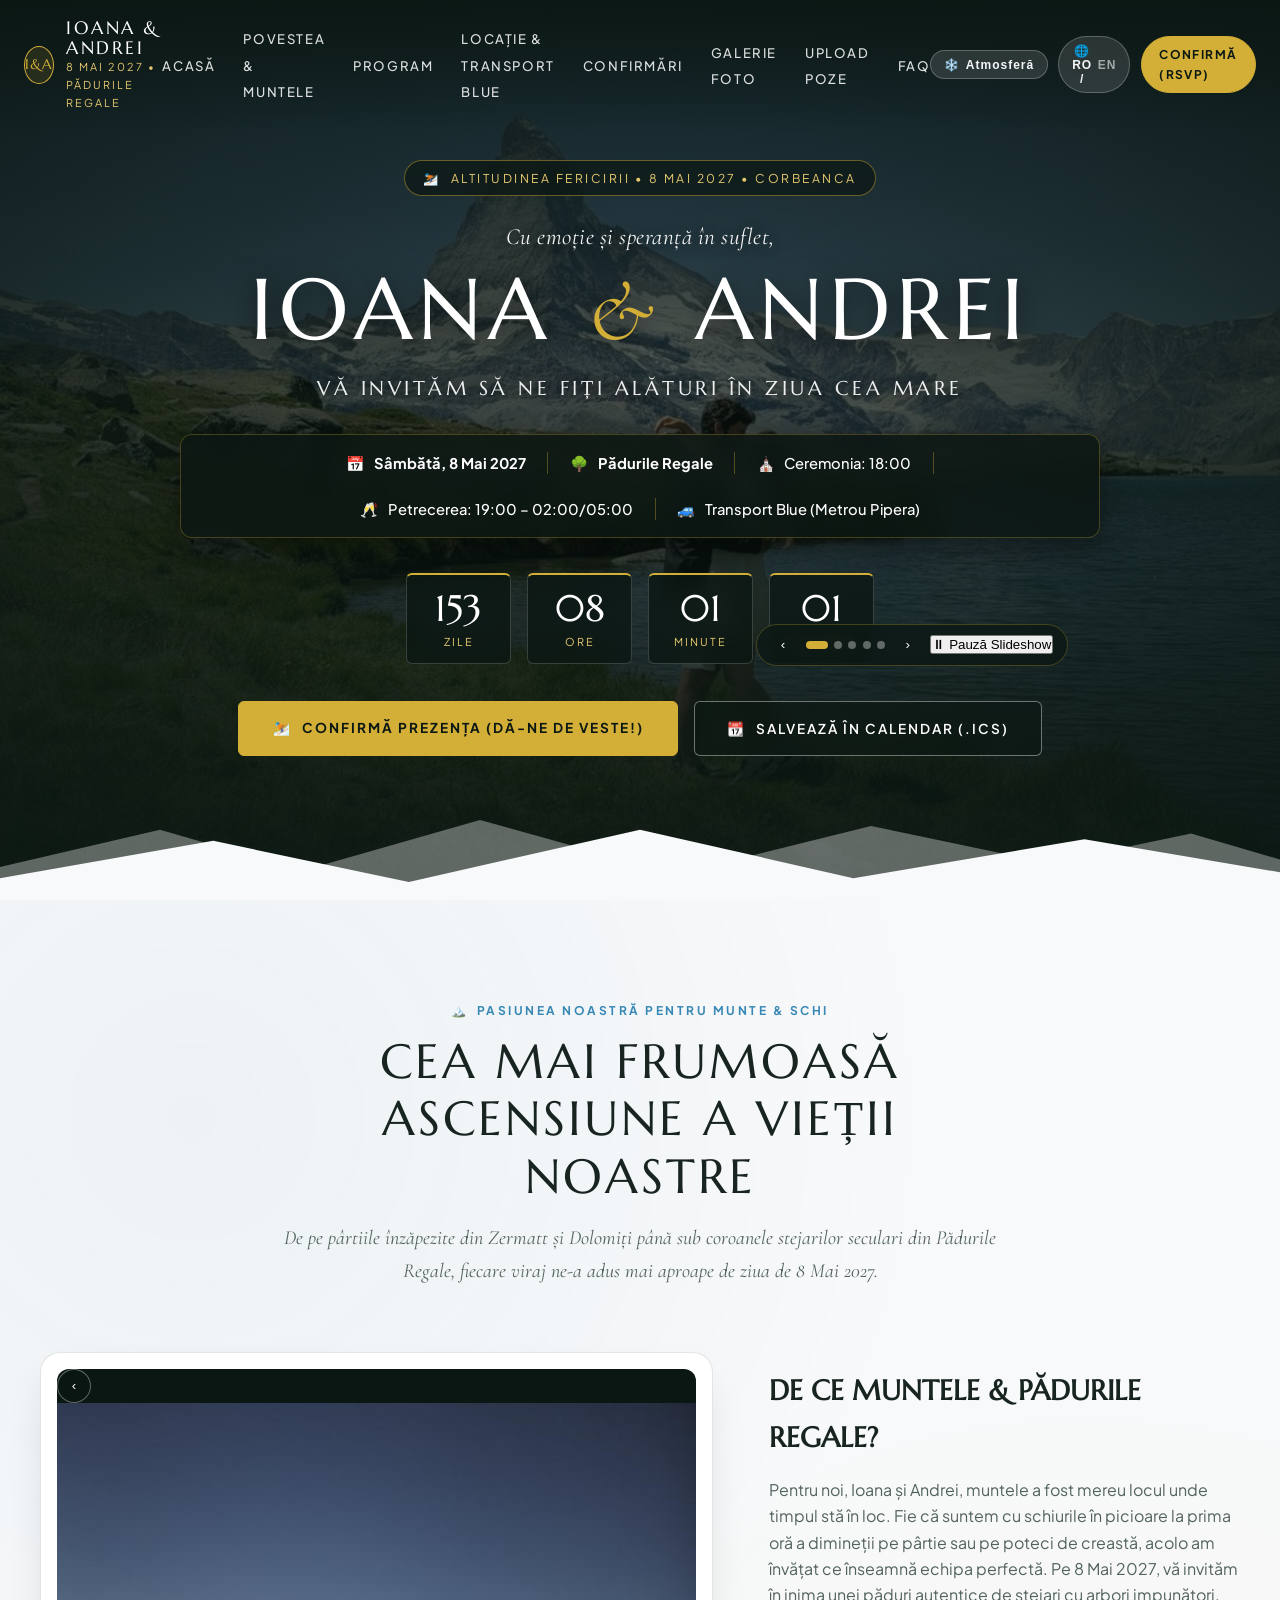
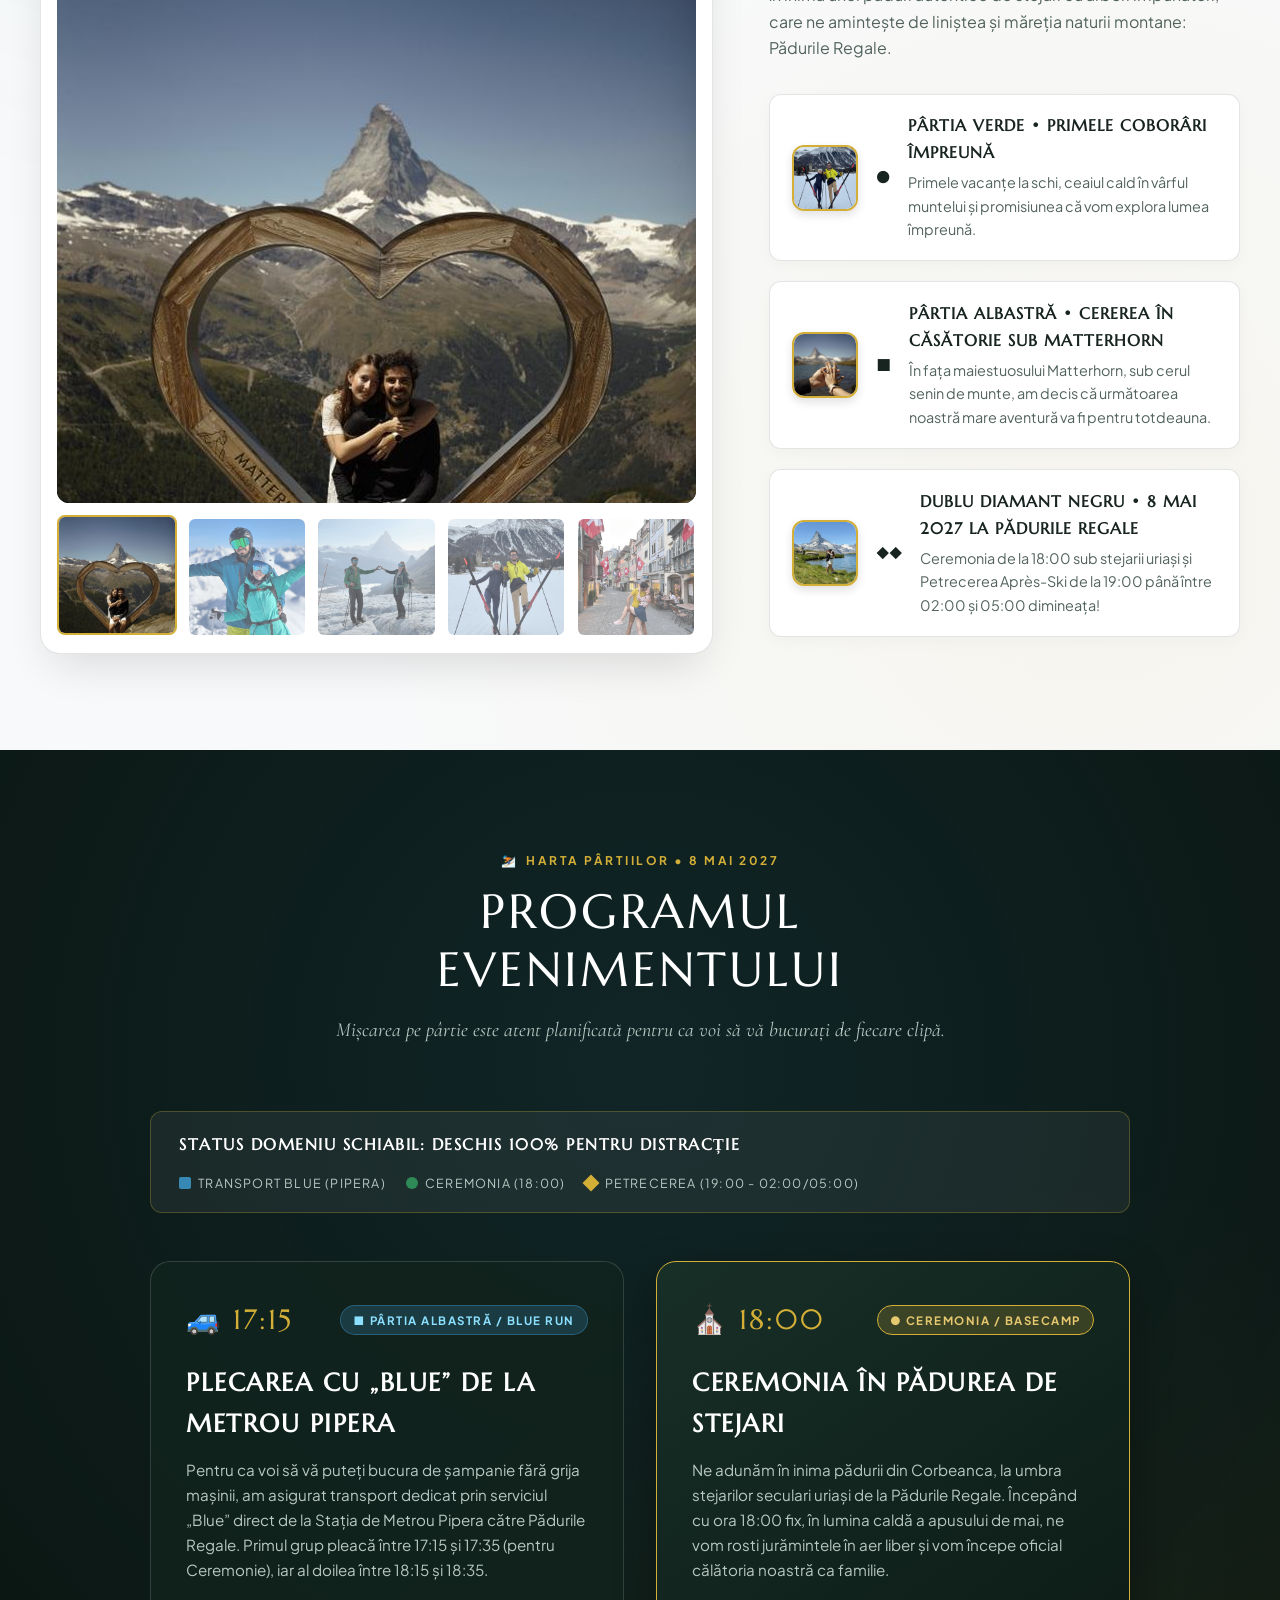
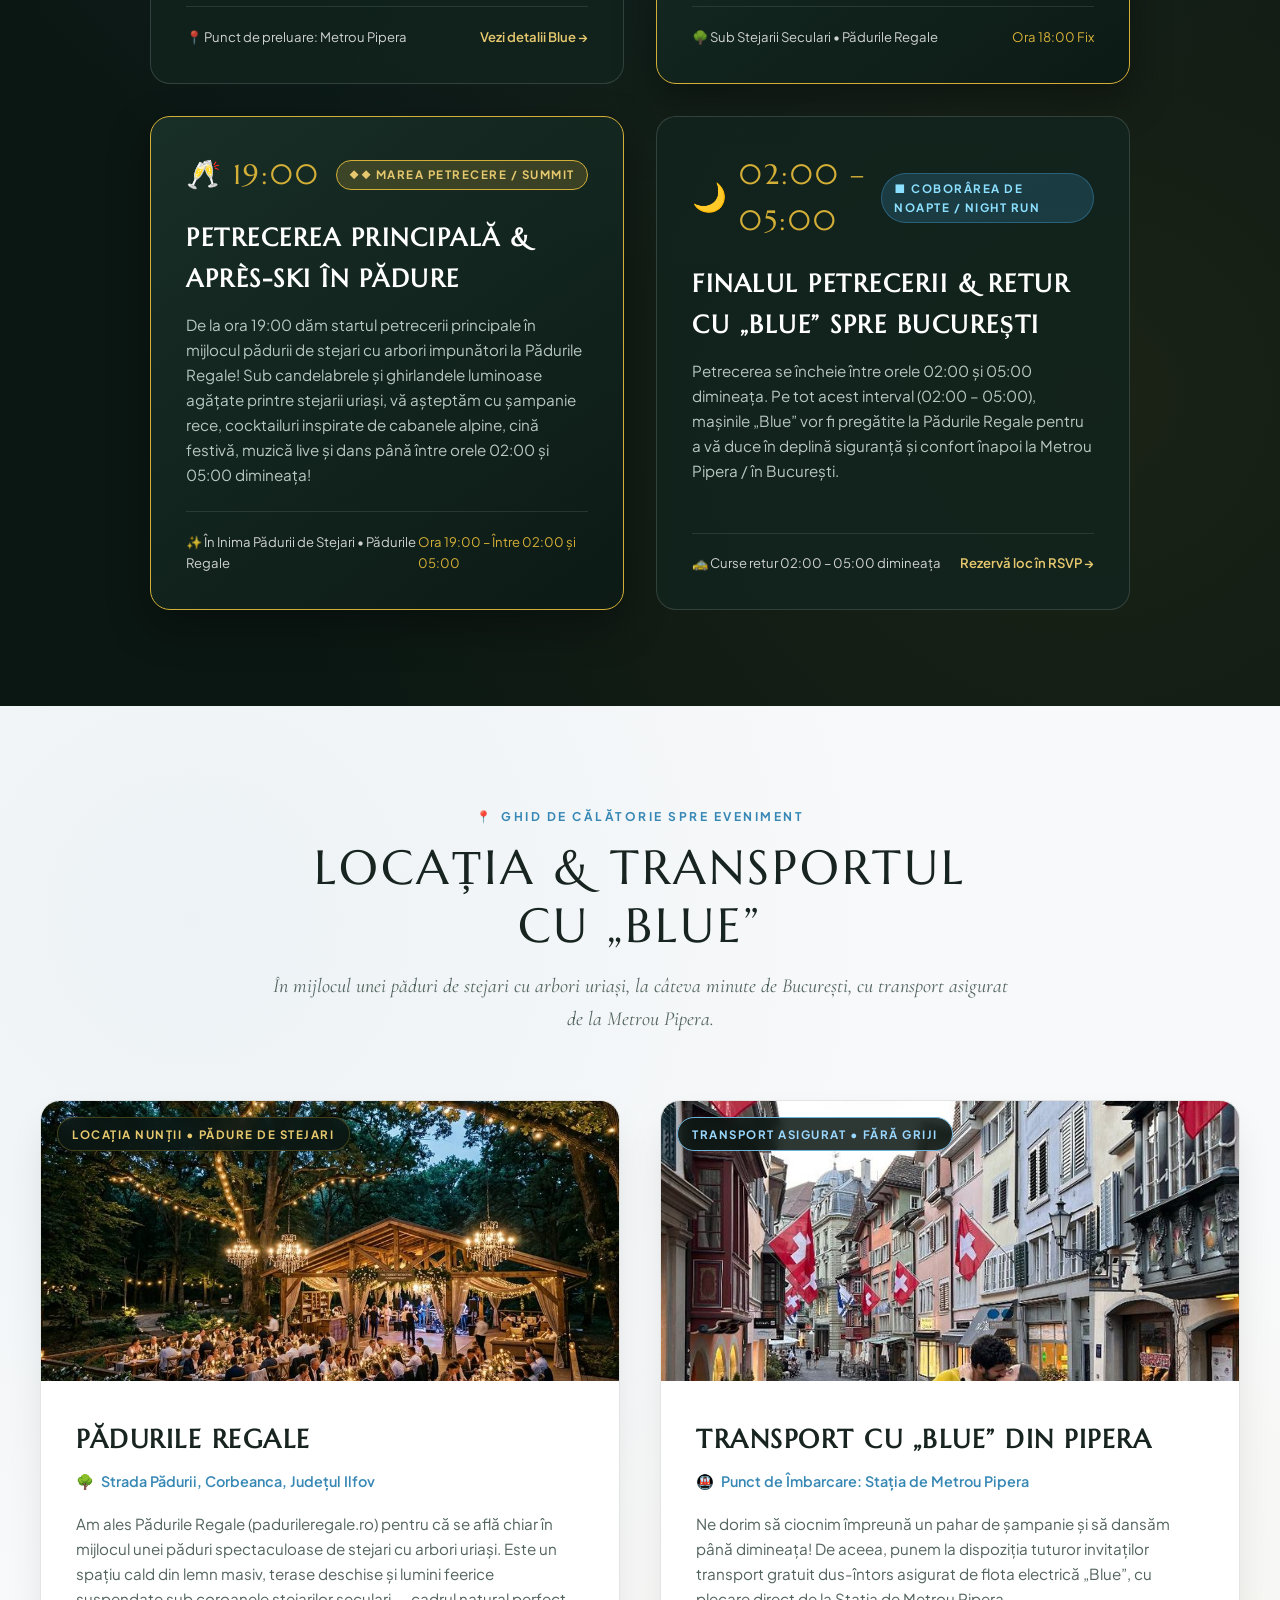
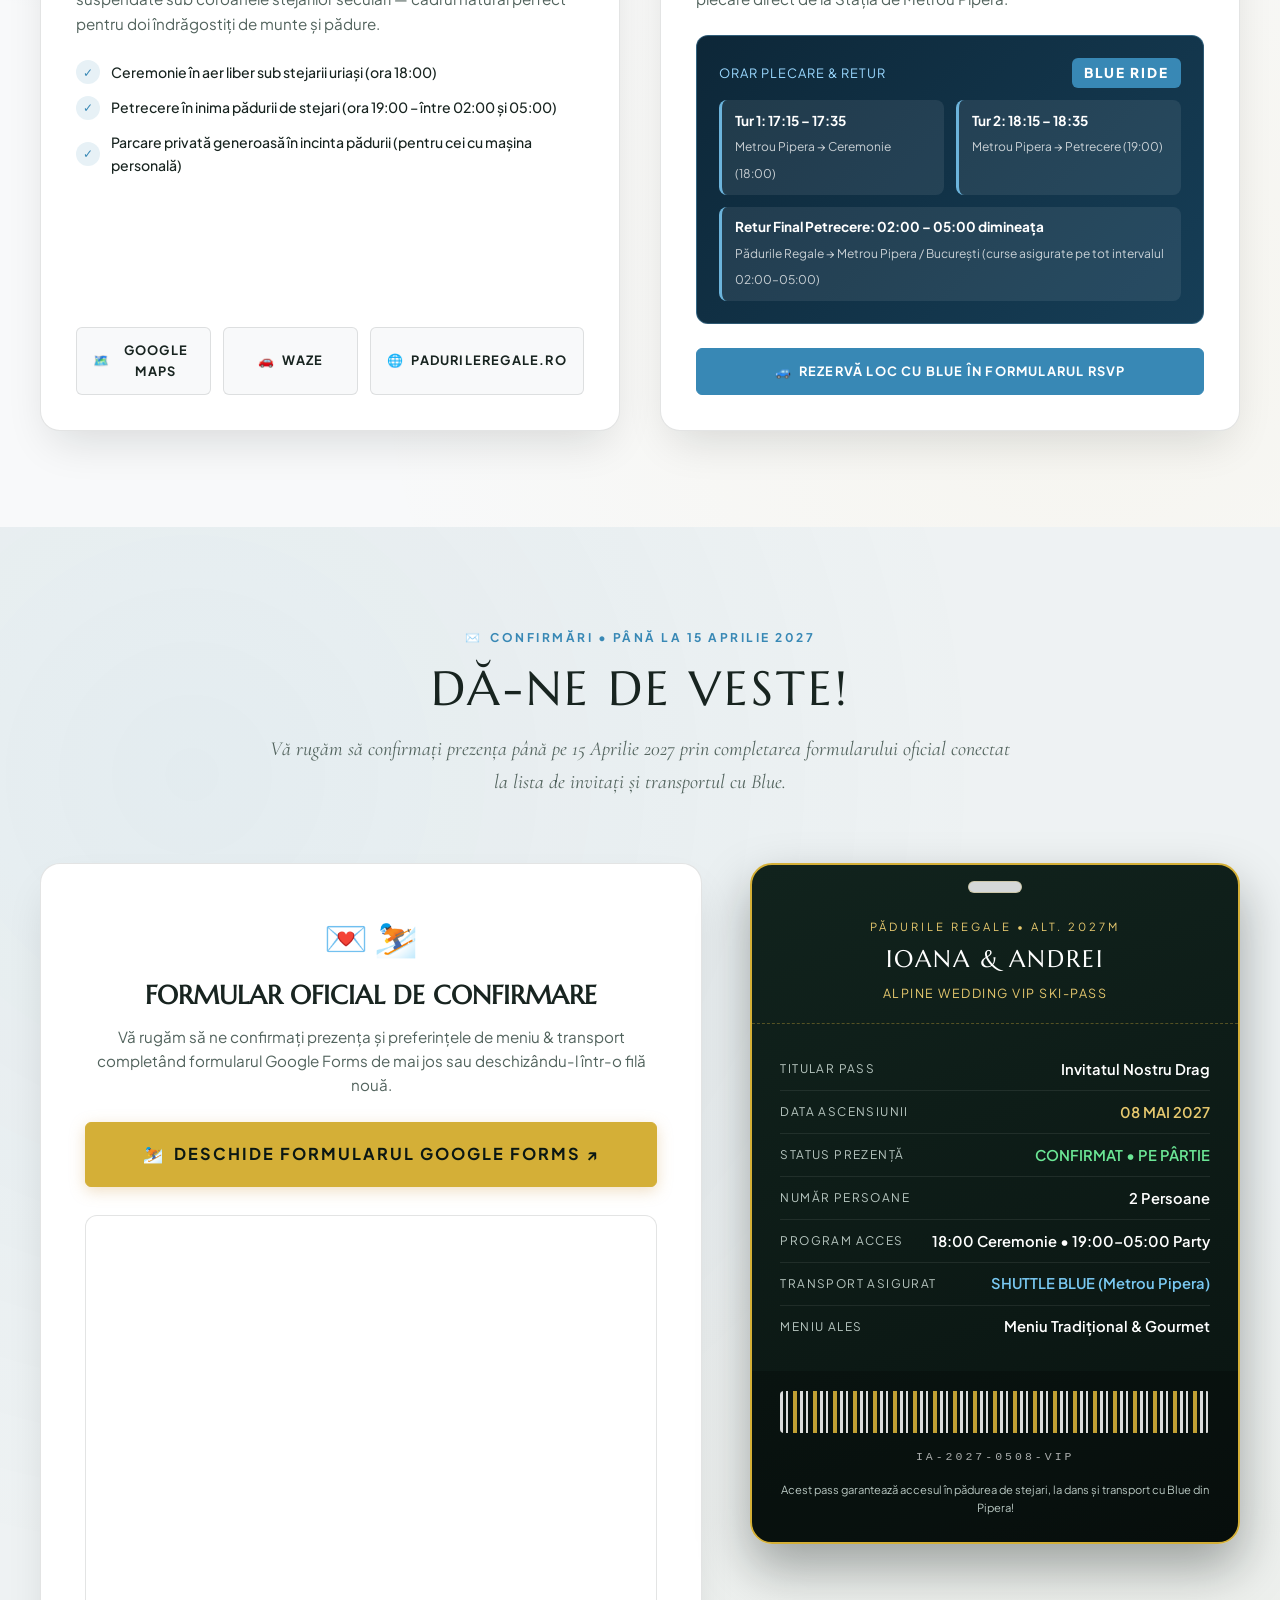
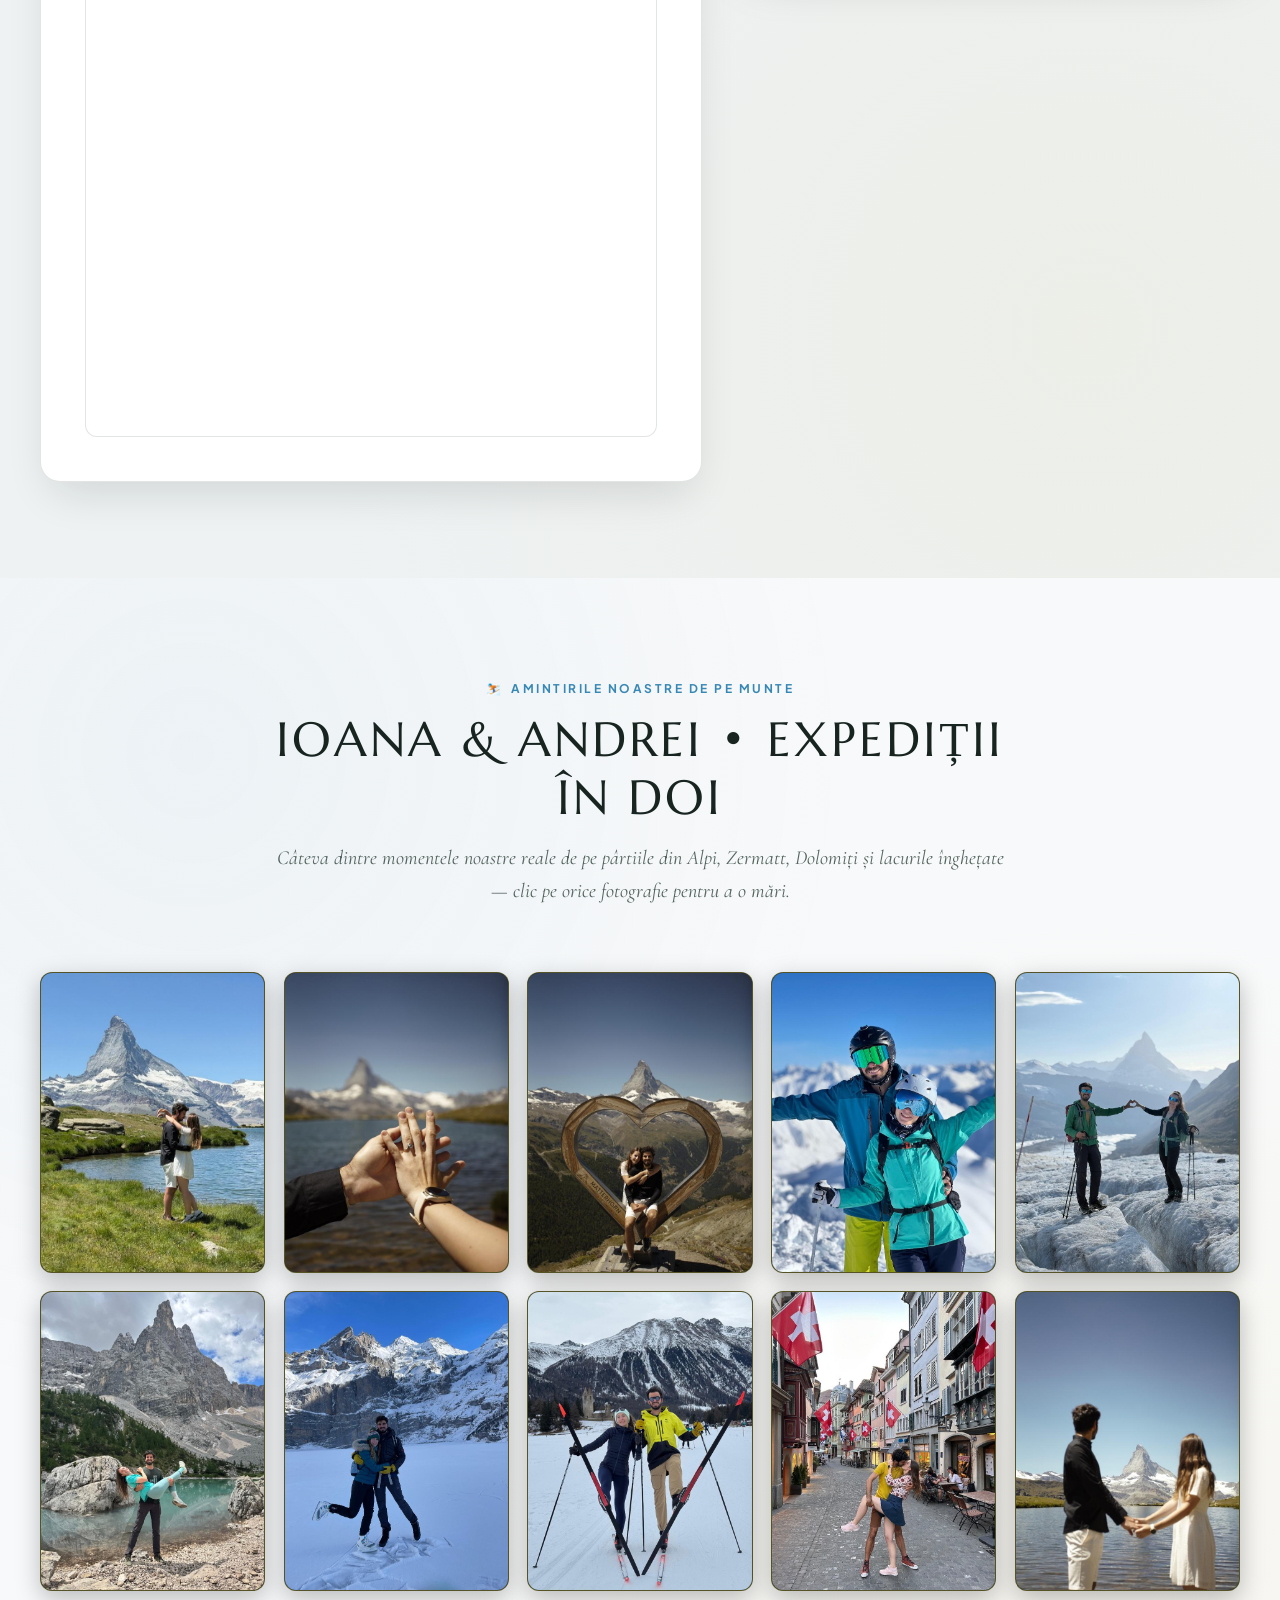
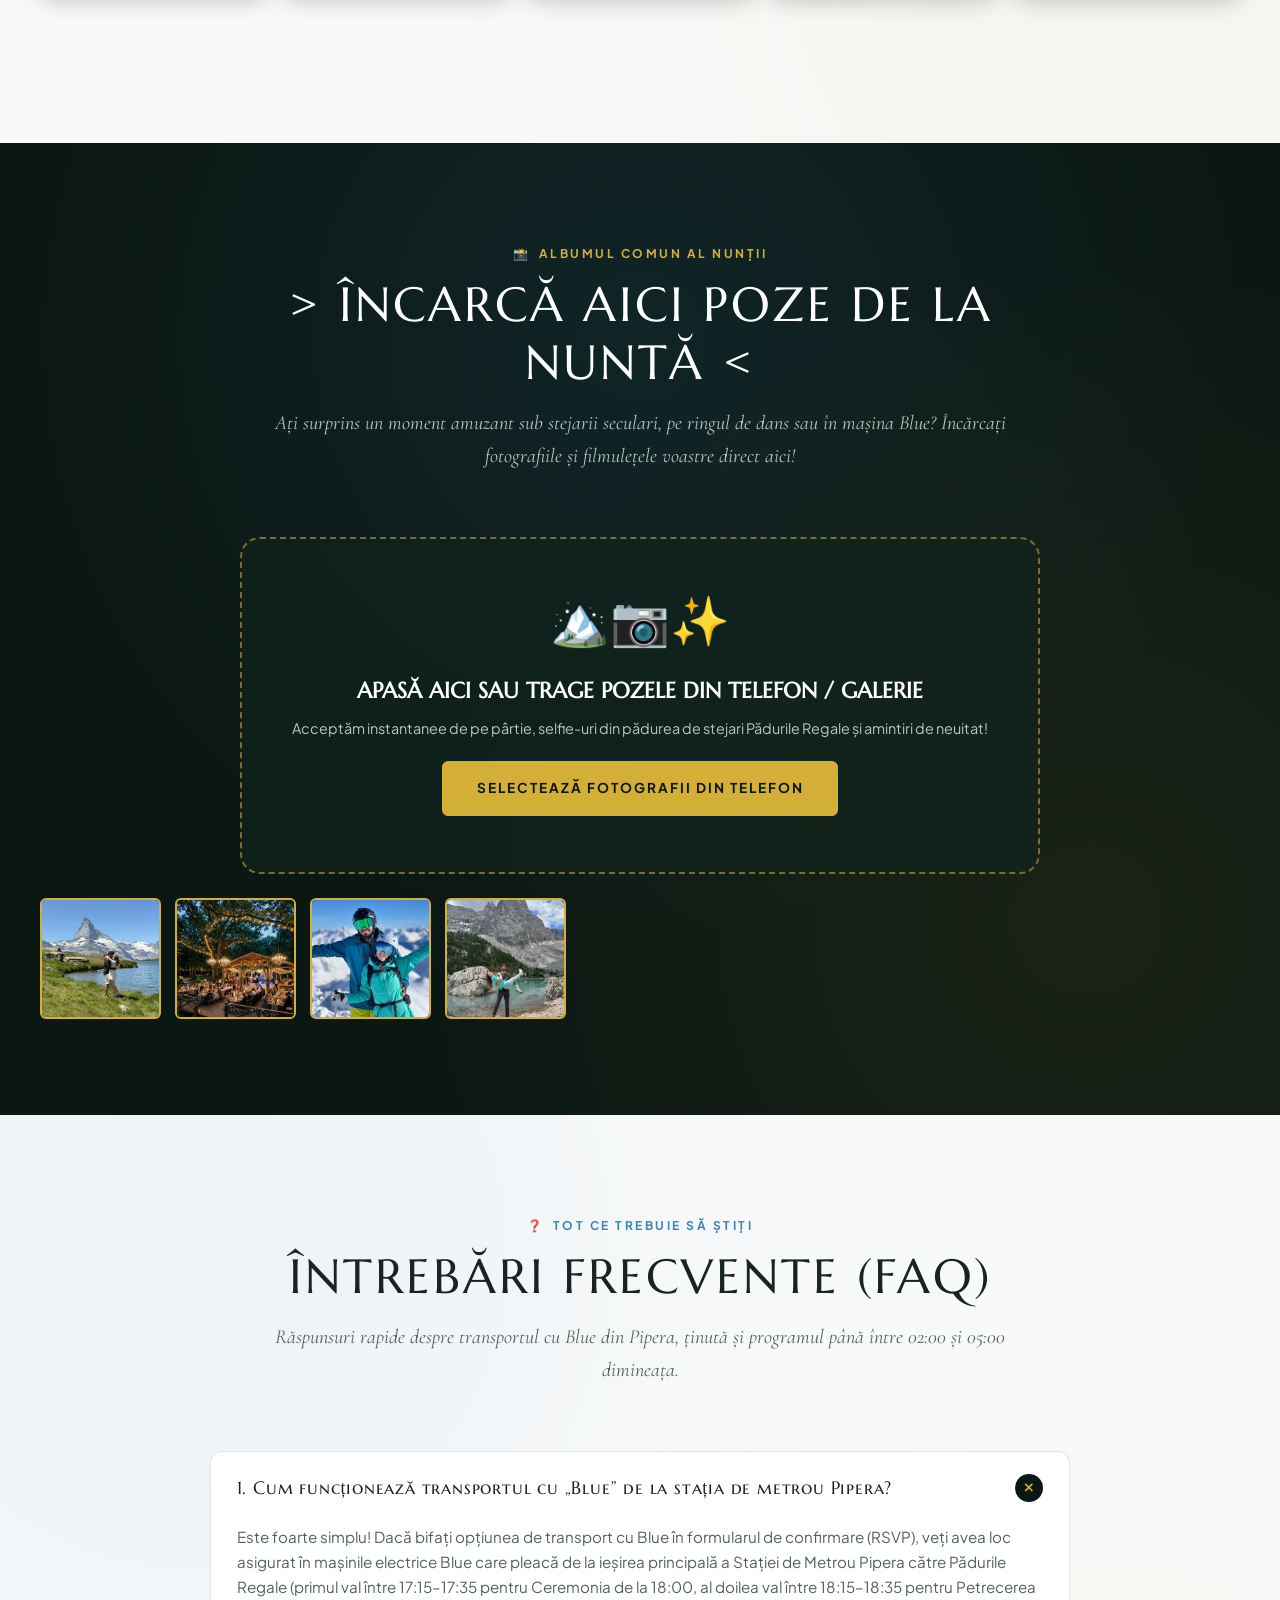
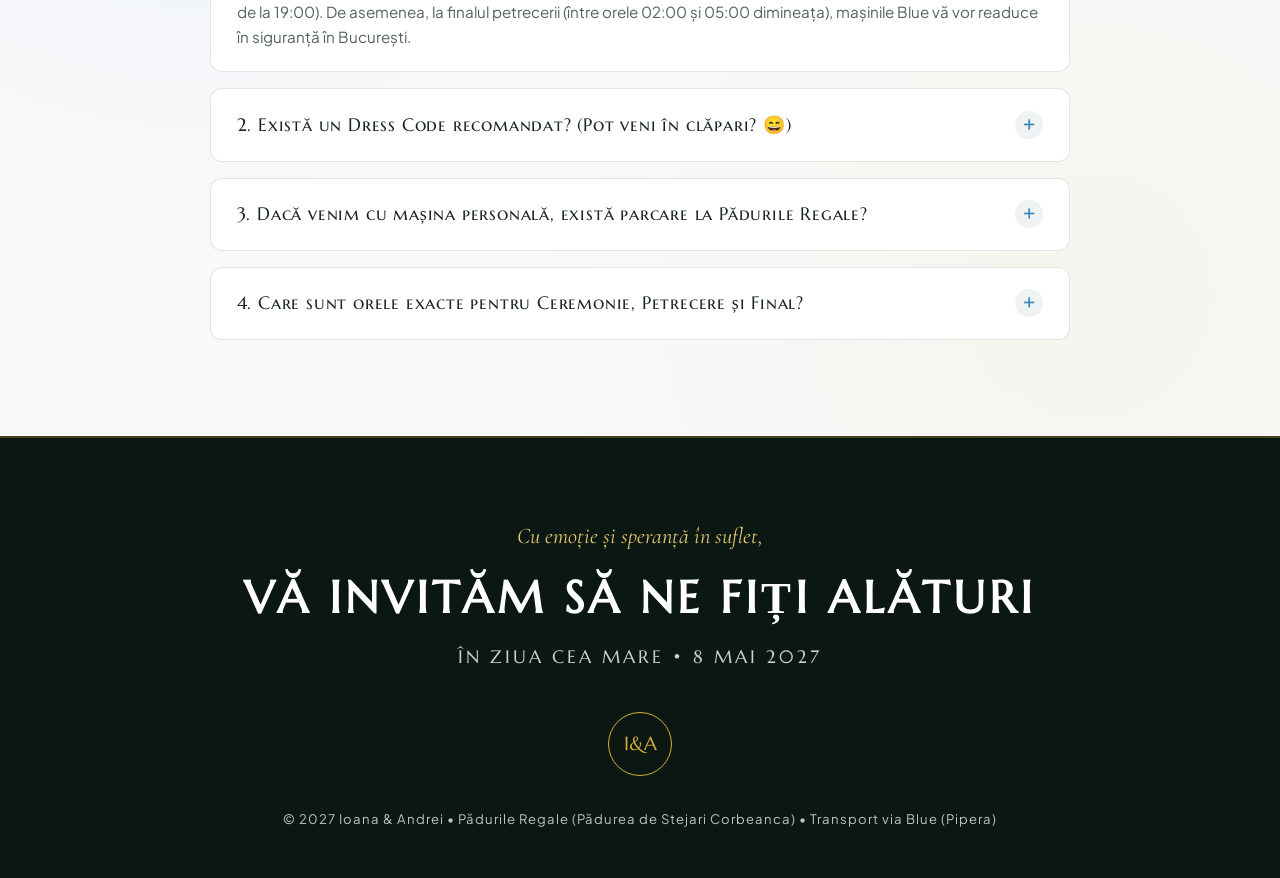
==== standalone_preview.html @ 176725f3 "Remove direct phone confirmation." ====
<!DOCTYPE html>
<html lang="ro">
<head>
  <meta charset="UTF-8" />
  <meta name="viewport" content="width=device-width, initial-scale=1.0" />
  <title>Ioana &amp; Andrei • 8 Mai 2027 • Nuntă la Pădurile Regale</title>
  <meta name="description" content="Cu emoție și speranță în suflet, vă invităm să ne fiți alături pe 8 Mai 2027 la Pădurile Regale! Ceremonia la 18:00 în pădurea de stejari seculari, Petrecerea de la 19:00 până între 02:00 și 05:00 dimineața. Transport asigurat cu Blue de la Metrou Pipera." />
  <meta name="robots" content="noindex, nofollow, noarchive" />
  <meta name="googlebot" content="noindex, nofollow, noarchive" />
  <style>
@import url('https://fonts.googleapis.com/css2?family=Cormorant+Garamond:ital,wght@0,400;0,600;0,700;1,400;1,600&family=Marcellus+SC&family=Plus+Jakarta+Sans:wght@300;400;500;600;700&display=swap');

:root {
  --bg-pine-dark: #0b1713;
  --bg-pine-mid: #12241e;
  --bg-pine-light: #1a332b;
  --bg-snow: #f8f9fa;
  --bg-snow-alt: #eef2f3;
  --text-light: #f4f6f7;
  --text-muted-light: #b8c7c1;
  --text-dark: #182420;
  --text-muted-dark: #52635d;
  --accent-gold: #d4af37;
  --accent-gold-light: #e6c86e;
  --accent-blue: #3888b5;
  --accent-blue-light: #6cb4dc;
  --border-gold: rgba(212, 175, 55, 0.28);
  --border-light: rgba(255, 255, 255, 0.12);
  --border-dark: rgba(24, 36, 32, 0.12);
  --shadow-soft: 0 12px 36px -8px rgba(8, 18, 15, 0.25);
  --shadow-card: 0 20px 45px -12px rgba(11, 23, 19, 0.14);
  --radius-sm: 6px;
  --radius-md: 12px;
  --radius-lg: 20px;
  --font-serif: 'Cormorant Garamond', Georgia, serif;
  --font-display: 'Marcellus SC', Georgia, serif;
  --font-sans: 'Plus Jakarta Sans', -apple-system, BlinkMacSystemFont, sans-serif;
}

* {
  box-sizing: border-box;
  margin: 0;
  padding: 0;
}

html {
  scroll-behavior: smooth;
  font-size: 16px;
}

body {
  font-family: var(--font-sans);
  color: var(--text-dark);
  background-color: var(--bg-snow);
  line-height: 1.65;
  overflow-x: hidden;
  -webkit-font-smoothing: antialiased;
}

/* Subtle Topographic Background Overlay */
.topo-pattern-dark {
  background-color: var(--bg-pine-dark);
  background-image: radial-gradient(circle at 50% 20%, rgba(56, 136, 181, 0.12), transparent 60%),
                    radial-gradient(circle at 85% 80%, rgba(212, 175, 55, 0.08), transparent 50%);
  position: relative;
}

.topo-pattern-light {
  background-color: var(--bg-snow);
  background-image: radial-gradient(circle at 15% 15%, rgba(56, 136, 181, 0.06), transparent 45%),
                    radial-gradient(circle at 85% 85%, rgba(212, 175, 55, 0.06), transparent 45%);
  position: relative;
}

/* Snowfall Canvas Overlay */
#snow-canvas {
  position: fixed;
  top: 0;
  left: 0;
  width: 100vw;
  height: 100vh;
  pointer-events: none;
  z-index: 999;
  opacity: 0;
  transition: opacity 0.5s ease;
}

#snow-canvas.active {
  opacity: 0.75;
}

/* Navigation Header */
.site-header {
  position: fixed;
  top: 0;
  left: 0;
  width: 100%;
  z-index: 1000;
  transition: all 0.35s cubic-bezier(0.16, 1, 0.3, 1);
  padding: 1.1rem 0;
  background: linear-gradient(180deg, rgba(11, 23, 19, 0.9) 0%, rgba(11, 23, 19, 0) 100%);
}

.site-header.scrolled {
  background: rgba(11, 23, 19, 0.94);
  backdrop-filter: blur(14px);
  padding: 0.75rem 0;
  border-bottom: 1px solid var(--border-gold);
  box-shadow: 0 8px 30px rgba(0, 0, 0, 0.3);
}

.nav-container {
  max-width: 1280px;
  margin: 0 auto;
  padding: 0 1.5rem;
  display: flex;
  align-items: center;
  justify-content: space-between;
}

.brand-logo {
  display: flex;
  align-items: center;
  gap: 0.75rem;
  text-decoration: none;
  color: var(--text-light);
}

.brand-crest-mini {
  width: 38px;
  height: 38px;
  border: 1px solid var(--accent-gold);
  border-radius: 50%;
  display: flex;
  align-items: center;
  justify-content: center;
  background: rgba(212, 175, 55, 0.12);
  color: var(--accent-gold);
  font-family: var(--font-display);
  font-size: 0.9rem;
  letter-spacing: 1px;
}

.brand-text {
  display: flex;
  flex-direction: column;
}

.brand-names {
  font-family: var(--font-display);
  font-size: 1.15rem;
  letter-spacing: 2.5px;
  color: #ffffff;
  line-height: 1.1;
}

.brand-sub {
  font-size: 0.68rem;
  text-transform: uppercase;
  letter-spacing: 2px;
  color: var(--accent-gold-light);
}

.nav-links {
  display: flex;
  align-items: center;
  gap: 1.75rem;
  list-style: none;
}

.nav-links a {
  color: rgba(255, 255, 255, 0.86);
  text-decoration: none;
  font-size: 0.82rem;
  font-weight: 500;
  text-transform: uppercase;
  letter-spacing: 1.6px;
  transition: color 0.25s ease;
  position: relative;
  padding: 0.3rem 0;
}

.nav-links a::after {
  content: '';
  position: absolute;
  bottom: 0;
  left: 0;
  width: 0;
  height: 1.5px;
  background-color: var(--accent-gold);
  transition: width 0.25s ease;
}

.nav-links a:hover {
  color: var(--accent-gold-light);
}

.nav-links a:hover::after {
  width: 100%;
}

.nav-actions {
  display: flex;
  align-items: center;
  gap: 0.65rem;
}

.btn-pill-sm {
  background: rgba(255, 255, 255, 0.12);
  border: 1px solid rgba(255, 255, 255, 0.24);
  color: var(--text-light);
  padding: 0.42rem 0.8rem;
  border-radius: 999px;
  font-size: 0.75rem;
  font-weight: 600;
  letter-spacing: 1px;
  cursor: pointer;
  transition: all 0.2s ease;
  display: inline-flex;
  align-items: center;
  gap: 0.35rem;
}

.btn-pill-sm:hover {
  background: rgba(212, 175, 55, 0.24);
  border-color: var(--accent-gold);
  color: #fff;
}

.btn-rsvp-nav {
  background: var(--accent-gold);
  color: var(--bg-pine-dark);
  border: 1px solid var(--accent-gold);
  padding: 0.48rem 1.1rem;
  border-radius: 999px;
  font-size: 0.75rem;
  font-weight: 700;
  text-transform: uppercase;
  letter-spacing: 1.4px;
  text-decoration: none;
  transition: all 0.25s ease;
}

.btn-rsvp-nav:hover {
  background: var(--accent-gold-light);
  transform: translateY(-1px);
  box-shadow: 0 4px 14px rgba(212, 175, 55, 0.35);
}

/* HERO SECTION WITH REAL PHOTOS BACKGROUND SLIDESHOW */
.hero-section {
  position: relative;
  min-height: 100vh;
  display: flex;
  align-items: center;
  justify-content: center;
  text-align: center;
  color: #ffffff;
  padding: 7rem 1.5rem 6rem;
  overflow: hidden;
  background-color: var(--bg-pine-dark);
}

.hero-slideshow-wrapper {
  position: absolute;
  inset: 0;
  width: 100%;
  height: 100%;
  z-index: 1;
}

.hero-slide {
  position: absolute;
  inset: 0;
  width: 100%;
  height: 100%;
  opacity: 0;
  transition: opacity 1.2s ease-in-out;
  pointer-events: none;
}

.hero-slide.active {
  opacity: 1;
}

/* Ambient blurred full-screen backdrop so portrait & landscape photos both fill 100vw seamlessly */
.hero-slide-ambient {
  position: absolute;
  inset: 0;
  width: 100%;
  height: 100%;
  object-fit: cover;
  filter: blur(26px) brightness(0.42) saturate(1.2);
  transform: scale(1.12);
}

/* Sharp central photo layer */
.hero-slide-main {
  position: absolute;
  inset: 0;
  width: 100%;
  height: 100%;
  object-fit: cover;
  object-position: center 32%;
  filter: brightness(0.68) contrast(1.04);
  transition: transform 9s ease-out;
  transform: scale(1.04);
}

.hero-slide.active .hero-slide-main {
  transform: scale(1.0);
}

/* For portrait photos in hero background, keep faces & mountain peaks cleanly framed */
.hero-slide.portrait-mode .hero-slide-main {
  object-fit: contain;
  filter: brightness(0.82) drop-shadow(0 20px 50px rgba(0,0,0,0.75));
}

.hero-overlay {
  position: absolute;
  inset: 0;
  z-index: 2;
  background: radial-gradient(circle at center, rgba(11, 23, 19, 0.35) 0%, rgba(11, 23, 19, 0.82) 100%),
              linear-gradient(180deg, rgba(11, 23, 19, 0.65) 0%, rgba(11, 23, 19, 0.25) 45%, rgba(11, 23, 19, 0.9) 100%);
  pointer-events: none;
}

.hero-content {
  position: relative;
  z-index: 4;
  max-width: 920px;
  margin: 0 auto;
  display: flex;
  flex-direction: column;
  align-items: center;
}

/* Hero Slideshow Controls Bar */
.hero-slideshow-controls {
  position: absolute;
  bottom: 90px;
  right: 2rem;
  z-index: 5;
  display: flex;
  align-items: center;
  gap: 0.6rem;
  background: rgba(11, 23, 19, 0.75);
  border: 1px solid var(--border-gold);
  padding: 0.45rem 0.85rem;
  border-radius: 999px;
  backdrop-filter: blur(10px);
}

.slide-ctrl-btn {
  background: transparent;
  border: none;
  color: #ffffff;
  cursor: pointer;
  font-size: 0.85rem;
  width: 26px;
  height: 26px;
  border-radius: 50%;
  display: flex;
  align-items: center;
  justify-content: center;
  transition: background 0.2s ease;
}

.slide-ctrl-btn:hover {
  background: rgba(212, 175, 55, 0.3);
  color: var(--accent-gold-light);
}

.slide-dots {
  display: flex;
  align-items: center;
  gap: 0.4rem;
}

.slide-dot {
  width: 8px;
  height: 8px;
  border-radius: 50%;
  background: rgba(255, 255, 255, 0.35);
  cursor: pointer;
  border: none;
  transition: all 0.25s ease;
}

.slide-dot.active {
  width: 22px;
  border-radius: 999px;
  background: var(--accent-gold);
}

.hero-slide-caption-pill {
  font-size: 0.72rem;
  color: var(--accent-gold-light);
  letter-spacing: 1px;
  padding-left: 0.4rem;
  border-left: 1px solid rgba(255, 255, 255, 0.2);
}

.alpine-badge {
  display: inline-flex;
  align-items: center;
  gap: 0.6rem;
  padding: 0.45rem 1.15rem;
  border: 1px solid rgba(212, 175, 55, 0.45);
  background: rgba(11, 23, 19, 0.68);
  backdrop-filter: blur(8px);
  border-radius: 999px;
  font-size: 0.76rem;
  text-transform: uppercase;
  letter-spacing: 2.5px;
  color: var(--accent-gold-light);
  margin-bottom: 1.35rem;
}

.hero-quote-pre {
  font-family: var(--font-serif);
  font-style: italic;
  font-size: clamp(1.15rem, 2.2vw, 1.45rem);
  color: rgba(255, 255, 255, 0.95);
  margin-bottom: 0.4rem;
  letter-spacing: 0.5px;
  text-shadow: 0 2px 12px rgba(0, 0, 0, 0.6);
}

.hero-title {
  font-family: var(--font-display);
  font-size: clamp(2.8rem, 7vw, 5.4rem);
  font-weight: 400;
  letter-spacing: 6px;
  line-height: 1.08;
  text-transform: uppercase;
  color: #ffffff;
  margin-bottom: 0.85rem;
  text-shadow: 0 4px 28px rgba(0, 0, 0, 0.7);
}

.hero-title .amp {
  font-family: var(--font-serif);
  font-style: italic;
  color: var(--accent-gold);
  font-weight: 400;
  padding: 0 0.25rem;
}

.hero-subtitle-invite {
  font-family: var(--font-display);
  font-size: clamp(0.95rem, 1.8vw, 1.25rem);
  letter-spacing: 3.5px;
  text-transform: uppercase;
  color: rgba(255, 255, 255, 0.92);
  margin-bottom: 1.85rem;
  text-shadow: 0 2px 14px rgba(0, 0, 0, 0.65);
}

.hero-meta-bar {
  display: flex;
  flex-wrap: wrap;
  align-items: center;
  justify-content: center;
  gap: 1.35rem;
  padding: 1rem 1.85rem;
  background: rgba(11, 23, 19, 0.82);
  border: 1px solid var(--border-gold);
  border-radius: var(--radius-md);
  backdrop-filter: blur(12px);
  margin-bottom: 2.2rem;
  box-shadow: 0 12px 32px rgba(0, 0, 0, 0.4);
}

.hero-meta-item {
  display: flex;
  align-items: center;
  gap: 0.6rem;
  font-size: 0.92rem;
  font-weight: 500;
  color: #ffffff;
}

.hero-meta-divider {
  width: 1px;
  height: 22px;
  background: rgba(212, 175, 55, 0.35);
}

/* Countdown Timer */
.countdown-grid {
  display: grid;
  grid-template-columns: repeat(4, minmax(75px, 105px));
  gap: 1rem;
  margin-bottom: 2.3rem;
}

.countdown-box {
  background: rgba(11, 23, 19, 0.78);
  border: 1px solid rgba(255, 255, 255, 0.18);
  border-top: 2px solid var(--accent-gold);
  border-radius: var(--radius-sm);
  padding: 0.8rem 0.5rem;
  backdrop-filter: blur(10px);
}

.countdown-num {
  font-family: var(--font-display);
  font-size: clamp(1.6rem, 3.2vw, 2.3rem);
  color: #ffffff;
  line-height: 1.1;
}

.countdown-label {
  font-size: 0.68rem;
  text-transform: uppercase;
  letter-spacing: 2px;
  color: var(--accent-gold-light);
  margin-top: 0.25rem;
}

.hero-cta-group {
  display: flex;
  flex-wrap: wrap;
  gap: 1rem;
  justify-content: center;
}

.btn-primary-gold {
  background: var(--accent-gold);
  color: var(--bg-pine-dark);
  font-family: var(--font-sans);
  font-weight: 700;
  font-size: 0.85rem;
  text-transform: uppercase;
  letter-spacing: 2px;
  padding: 0.95rem 2.1rem;
  border-radius: var(--radius-sm);
  border: 1px solid var(--accent-gold);
  text-decoration: none;
  transition: all 0.25s ease;
  display: inline-flex;
  align-items: center;
  gap: 0.6rem;
  cursor: pointer;
}

.btn-primary-gold:hover {
  background: var(--accent-gold-light);
  transform: translateY(-2px);
  box-shadow: 0 10px 25px rgba(212, 175, 55, 0.35);
}

.btn-outline-snow {
  background: rgba(11, 23, 19, 0.65);
  color: #ffffff;
  font-family: var(--font-sans);
  font-weight: 600;
  font-size: 0.85rem;
  text-transform: uppercase;
  letter-spacing: 2px;
  padding: 0.95rem 2rem;
  border-radius: var(--radius-sm);
  border: 1px solid rgba(255, 255, 255, 0.4);
  text-decoration: none;
  transition: all 0.25s ease;
  display: inline-flex;
  align-items: center;
  gap: 0.6rem;
  backdrop-filter: blur(8px);
}

.btn-outline-snow:hover {
  background: rgba(255, 255, 255, 0.2);
  border-color: #ffffff;
  transform: translateY(-2px);
}

/* Mountain Ridge SVG Divider */
.mountain-divider {
  position: absolute;
  bottom: -1px;
  left: 0;
  width: 100%;
  line-height: 0;
  z-index: 3;
}

.mountain-divider svg {
  width: 100%;
  height: clamp(45px, 7vw, 95px);
  display: block;
}

/* Section Common Styling */
.section-padding {
  padding: 6rem 1.5rem;
}

.container {
  max-width: 1200px;
  margin: 0 auto;
}

.section-header {
  text-align: center;
  max-width: 740px;
  margin: 0 auto 4rem;
}

.section-tag {
  display: inline-flex;
  align-items: center;
  gap: 0.5rem;
  font-size: 0.75rem;
  font-weight: 700;
  text-transform: uppercase;
  letter-spacing: 2.5px;
  color: var(--accent-blue);
  margin-bottom: 0.75rem;
}

.section-tag.gold {
  color: var(--accent-gold);
}

.section-title {
  font-family: var(--font-display);
  font-size: clamp(2rem, 4vw, 3rem);
  font-weight: 400;
  text-transform: uppercase;
  letter-spacing: 3px;
  line-height: 1.2;
  margin-bottom: 1rem;
}

.section-subtitle {
  font-family: var(--font-serif);
  font-size: 1.25rem;
  font-style: italic;
  color: var(--text-muted-dark);
}

.dark-section .section-title {
  color: #ffffff;
}

.dark-section .section-subtitle {
  color: var(--text-muted-light);
}

/* OUR STORY INTERACTIVE CAROUSEL & MILESTONES */
.story-grid {
  display: grid;
  grid-template-columns: 1fr 1fr;
  gap: 3.5rem;
  align-items: center;
}

.story-carousel-card {
  position: relative;
  background: #ffffff;
  border-radius: var(--radius-lg);
  padding: 1rem;
  box-shadow: var(--shadow-card);
  border: 1px solid var(--border-dark);
}

.story-carousel-stage {
  position: relative;
  width: 100%;
  aspect-ratio: 4/4.6;
  border-radius: var(--radius-md);
  overflow: hidden;
  background: var(--bg-pine-dark);
}

.story-carousel-img {
  width: 100%;
  height: 100%;
  object-fit: cover;
  transition: opacity 0.4s ease, transform 0.6s ease;
}

.story-carousel-caption-bar {
  position: absolute;
  bottom: 0;
  left: 0;
  right: 0;
  padding: 1.25rem 1.25rem 1rem;
  background: linear-gradient(0deg, rgba(11, 23, 19, 0.92) 0%, rgba(11, 23, 19, 0) 100%);
  color: #ffffff;
  display: flex;
  align-items: flex-end;
  justify-content: space-between;
  gap: 1rem;
}

.story-carousel-caption-text {
  font-family: var(--font-serif);
  font-style: italic;
  font-size: 1.1rem;
  color: var(--accent-gold-light);
}

.story-carousel-nav {
  display: flex;
  gap: 0.4rem;
}

.story-nav-btn {
  width: 34px;
  height: 34px;
  border-radius: 50%;
  border: 1px solid rgba(255, 255, 255, 0.35);
  background: rgba(11, 23, 19, 0.7);
  color: #ffffff;
  cursor: pointer;
  display: flex;
  align-items: center;
  justify-content: center;
  transition: all 0.2s ease;
}

.story-nav-btn:hover {
  background: var(--accent-gold);
  color: var(--bg-pine-dark);
  border-color: var(--accent-gold);
}

.story-thumbs-strip {
  display: grid;
  grid-template-columns: repeat(5, 1fr);
  gap: 0.6rem;
  margin-top: 0.85rem;
}

.story-thumb-btn {
  aspect-ratio: 1/1;
  border-radius: 8px;
  overflow: hidden;
  border: 2px solid transparent;
  cursor: pointer;
  padding: 0;
  background: none;
  opacity: 0.65;
  transition: all 0.2s ease;
}

.story-thumb-btn.active,
.story-thumb-btn:hover {
  opacity: 1;
  border-color: var(--accent-gold);
  transform: translateY(-2px);
}

.story-thumb-btn img {
  width: 100%;
  height: 100%;
  object-fit: cover;
}

.ski-milestones {
  display: flex;
  flex-direction: column;
  gap: 1.25rem;
  margin-top: 2rem;
}

.milestone-card {
  display: flex;
  align-items: center;
  gap: 1.15rem;
  padding: 1.15rem 1.35rem;
  background: #ffffff;
  border: 1px solid var(--border-dark);
  border-radius: var(--radius-md);
  box-shadow: 0 4px 16px rgba(0, 0, 0, 0.03);
  transition: transform 0.25s ease, border-color 0.25s ease;
}

.milestone-card:hover {
  transform: translateX(6px);
  border-color: var(--accent-blue);
}

.milestone-photo-avatar {
  width: 66px;
  height: 66px;
  border-radius: 12px;
  object-fit: cover;
  flex-shrink: 0;
  border: 2px solid var(--accent-gold);
  box-shadow: 0 4px 10px rgba(0,0,0,0.12);
}

.milestone-info h4 {
  font-family: var(--font-display);
  font-size: 1.02rem;
  letter-spacing: 1px;
  color: var(--text-dark);
  margin-bottom: 0.25rem;
  display: flex;
  align-items: center;
  gap: 0.5rem;
}

.milestone-info p {
  font-size: 0.9rem;
  color: var(--text-muted-dark);
}

/* Schedule & Trail Map Timeline Section */
.timeline-wrapper {
  position: relative;
  max-width: 980px;
  margin: 0 auto;
}

.ski-map-header {
  display: flex;
  align-items: center;
  justify-content: space-between;
  flex-wrap: wrap;
  gap: 1rem;
  background: rgba(255, 255, 255, 0.06);
  border: 1px solid var(--border-gold);
  border-radius: var(--radius-md);
  padding: 1.15rem 1.75rem;
  margin-bottom: 3rem;
}

.ski-map-legend {
  display: flex;
  align-items: center;
  gap: 1.25rem;
  flex-wrap: wrap;
}

.legend-item {
  display: flex;
  align-items: center;
  gap: 0.45rem;
  font-size: 0.78rem;
  text-transform: uppercase;
  letter-spacing: 1.2px;
  color: var(--text-muted-light);
}

.legend-dot {
  width: 12px;
  height: 12px;
  display: inline-block;
}

.legend-dot.circle { border-radius: 50%; background: #2e8b57; }
.legend-dot.square { border-radius: 2px; background: #3888b5; }
.legend-dot.diamond { transform: rotate(45deg); background: var(--accent-gold); }

.schedule-cards-grid {
  display: grid;
  grid-template-columns: repeat(2, 1fr);
  gap: 2rem;
}

.schedule-card {
  background: rgba(18, 36, 30, 0.85);
  border: 1px solid rgba(255, 255, 255, 0.14);
  border-radius: var(--radius-lg);
  padding: 2.2rem;
  position: relative;
  overflow: hidden;
  transition: all 0.3s ease;
  display: flex;
  flex-direction: column;
  justify-content: space-between;
}

.schedule-card.featured {
  border-color: var(--accent-gold);
  background: linear-gradient(145deg, rgba(24, 48, 40, 0.95) 0%, rgba(12, 26, 21, 0.95) 100%);
  box-shadow: 0 16px 40px rgba(0, 0, 0, 0.35);
}

.schedule-card:hover {
  transform: translateY(-5px);
  border-color: var(--accent-gold-light);
}

.schedule-card-top {
  display: flex;
  align-items: center;
  justify-content: space-between;
  margin-bottom: 1.25rem;
}

.schedule-time-badge {
  font-family: var(--font-display);
  font-size: 1.75rem;
  color: var(--accent-gold);
  letter-spacing: 2px;
  display: flex;
  align-items: center;
  gap: 0.6rem;
}

.trail-difficulty-pill {
  font-size: 0.72rem;
  text-transform: uppercase;
  letter-spacing: 1.5px;
  padding: 0.3rem 0.75rem;
  border-radius: 999px;
  font-weight: 700;
  display: inline-flex;
  align-items: center;
  gap: 0.4rem;
}

.pill-blue-run {
  background: rgba(56, 136, 181, 0.25);
  color: #8ce0ff;
  border: 1px solid rgba(56, 136, 181, 0.5);
}

.pill-black-diamond {
  background: rgba(212, 175, 55, 0.2);
  color: var(--accent-gold-light);
  border: 1px solid var(--accent-gold);
}

.schedule-card h3 {
  font-family: var(--font-display);
  font-size: 1.55rem;
  color: #ffffff;
  letter-spacing: 1.5px;
  margin-bottom: 0.75rem;
}

.schedule-card p {
  color: var(--text-muted-light);
  font-size: 0.95rem;
  margin-bottom: 1.5rem;
}

.schedule-card-footer {
  padding-top: 1.15rem;
  border-top: 1px solid rgba(255, 255, 255, 0.1);
  display: flex;
  align-items: center;
  justify-content: space-between;
  font-size: 0.82rem;
  color: rgba(255, 255, 255, 0.8);
}

/* Venue & "Blue" Transport Section */
.venue-transport-grid {
  display: grid;
  grid-template-columns: 1fr 1fr;
  gap: 2.5rem;
  align-items: stretch;
}

.venue-card, .transport-card {
  background: #ffffff;
  border-radius: var(--radius-lg);
  overflow: hidden;
  border: 1px solid var(--border-dark);
  box-shadow: var(--shadow-card);
  display: flex;
  flex-direction: column;
}

.card-media-header {
  position: relative;
  height: 280px;
  overflow: hidden;
}

.card-media-header img {
  width: 100%;
  height: 100%;
  object-fit: cover;
  transition: transform 0.6s ease;
}

.venue-card:hover .card-media-header img,
.transport-card:hover .card-media-header img {
  transform: scale(1.05);
}

.card-media-badge {
  position: absolute;
  top: 1rem;
  left: 1rem;
  background: rgba(11, 23, 19, 0.86);
  color: var(--accent-gold-light);
  padding: 0.4rem 0.9rem;
  border-radius: 999px;
  font-size: 0.72rem;
  font-weight: 700;
  letter-spacing: 1.5px;
  text-transform: uppercase;
  backdrop-filter: blur(6px);
  border: 1px solid var(--border-gold);
}

.card-body {
  padding: 2.2rem;
  flex-grow: 1;
  display: flex;
  flex-direction: column;
  justify-content: space-between;
}

.card-body h3 {
  font-family: var(--font-display);
  font-size: 1.65rem;
  color: var(--text-dark);
  letter-spacing: 1.5px;
  margin-bottom: 0.6rem;
}

.card-body .location-address {
  font-size: 0.9rem;
  font-weight: 600;
  color: var(--accent-blue);
  margin-bottom: 1.1rem;
  display: flex;
  align-items: center;
  gap: 0.45rem;
}

.card-body p {
  font-size: 0.95rem;
  color: var(--text-muted-dark);
  margin-bottom: 1.5rem;
}

.feature-list {
  list-style: none;
  display: flex;
  flex-direction: column;
  gap: 0.7rem;
  margin-bottom: 1.8rem;
}

.feature-list li {
  display: flex;
  align-items: center;
  gap: 0.65rem;
  font-size: 0.88rem;
  color: var(--text-dark);
  font-weight: 500;
}

.feature-icon {
  width: 24px;
  height: 24px;
  border-radius: 50%;
  background: rgba(56, 136, 181, 0.12);
  color: var(--accent-blue);
  display: inline-flex;
  align-items: center;
  justify-content: center;
  font-size: 0.75rem;
  flex-shrink: 0;
}

/* Blue Transport Special Highlight */
.blue-shuttle-box {
  background: linear-gradient(135deg, #0d2738 0%, #163e57 100%);
  color: #ffffff;
  border-radius: var(--radius-md);
  padding: 1.35rem;
  margin-bottom: 1.5rem;
  border: 1px solid rgba(108, 180, 220, 0.35);
}

.blue-shuttle-header {
  display: flex;
  align-items: center;
  justify-content: space-between;
  margin-bottom: 0.75rem;
}

.blue-logo-badge {
  background: #3888b5;
  color: #ffffff;
  font-weight: 800;
  font-size: 0.85rem;
  letter-spacing: 2px;
  padding: 0.25rem 0.75rem;
  border-radius: 6px;
  text-transform: uppercase;
}

.shuttle-timetable {
  display: grid;
  grid-template-columns: repeat(2, 1fr);
  gap: 0.75rem;
  margin-top: 0.75rem;
}

.shuttle-slot {
  background: rgba(255, 255, 255, 0.08);
  padding: 0.6rem 0.8rem;
  border-radius: 8px;
  border-left: 3px solid #6cb4dc;
}

.shuttle-slot strong {
  display: block;
  font-size: 0.85rem;
  color: #ffffff;
}

.shuttle-slot span {
  font-size: 0.75rem;
  color: rgba(255, 255, 255, 0.75);
}

.card-actions-row {
  display: flex;
  flex-wrap: wrap;
  gap: 0.75rem;
}

.btn-action-secondary {
  flex: 1;
  text-align: center;
  padding: 0.75rem 1rem;
  border-radius: var(--radius-sm);
  font-size: 0.8rem;
  font-weight: 700;
  text-transform: uppercase;
  letter-spacing: 1.2px;
  text-decoration: none;
  border: 1px solid var(--border-dark);
  color: var(--text-dark);
  background: var(--bg-snow);
  transition: all 0.2s ease;
  display: inline-flex;
  align-items: center;
  justify-content: center;
  gap: 0.45rem;
  cursor: pointer;
}

.btn-action-secondary:hover {
  background: var(--bg-pine-dark);
  color: #ffffff;
  border-color: var(--bg-pine-dark);
}

.btn-action-blue {
  flex: 1;
  text-align: center;
  padding: 0.75rem 1rem;
  border-radius: var(--radius-sm);
  font-size: 0.8rem;
  font-weight: 700;
  text-transform: uppercase;
  letter-spacing: 1.2px;
  text-decoration: none;
  border: 1px solid #3888b5;
  color: #ffffff;
  background: #3888b5;
  transition: all 0.2s ease;
  display: inline-flex;
  align-items: center;
  justify-content: center;
  gap: 0.45rem;
  cursor: pointer;
}

.btn-action-blue:hover {
  background: #286a8f;
}

/* RSVP & Ski Pass Generator Section */
.rsvp-layout {
  display: grid;
  grid-template-columns: 1.15fr 0.85fr;
  gap: 3rem;
  align-items: start;
}

.rsvp-form-card {
  background: #ffffff;
  border-radius: var(--radius-lg);
  padding: 2.75rem;
  border: 1px solid var(--border-dark);
  box-shadow: var(--shadow-card);
}

.form-grid-2 {
  display: grid;
  grid-template-columns: 1fr 1fr;
  gap: 1.25rem;
}

.form-group {
  margin-bottom: 1.35rem;
}

.form-label {
  display: block;
  font-size: 0.78rem;
  font-weight: 700;
  text-transform: uppercase;
  letter-spacing: 1.2px;
  color: var(--text-dark);
  margin-bottom: 0.5rem;
}

.form-control {
  width: 100%;
  padding: 0.85rem 1rem;
  font-family: var(--font-sans);
  font-size: 0.95rem;
  color: var(--text-dark);
  background: var(--bg-snow);
  border: 1px solid rgba(24, 36, 32, 0.2);
  border-radius: var(--radius-sm);
  transition: all 0.2s ease;
}

.form-control:focus {
  outline: none;
  border-color: var(--accent-blue);
  background: #ffffff;
  box-shadow: 0 0 0 3px rgba(56, 136, 181, 0.15);
}

.radio-pills-group {
  display: grid;
  grid-template-columns: 1fr 1fr;
  gap: 0.75rem;
}

.radio-pill-label {
  position: relative;
  cursor: pointer;
}

.radio-pill-label input {
  position: absolute;
  opacity: 0;
  pointer-events: none;
}

.radio-pill-box {
  display: flex;
  align-items: center;
  justify-content: center;
  gap: 0.5rem;
  padding: 0.85rem 1rem;
  border: 1.5px solid rgba(24, 36, 32, 0.18);
  border-radius: var(--radius-sm);
  font-size: 0.86rem;
  font-weight: 600;
  color: var(--text-dark);
  background: var(--bg-snow);
  transition: all 0.2s ease;
  text-align: center;
}

.radio-pill-label input:checked + .radio-pill-box {
  border-color: var(--bg-pine-dark);
  background: var(--bg-pine-dark);
  color: #ffffff;
  box-shadow: 0 4px 12px rgba(11, 23, 19, 0.18);
}

/* Interactive Ski Pass Preview Card */
.ski-pass-container {
  position: sticky;
  top: 6.5rem;
}

.ski-pass-card {
  background: linear-gradient(160deg, #11231d 0%, #091310 100%);
  color: #ffffff;
  border-radius: 22px;
  border: 2px solid var(--accent-gold);
  box-shadow: 0 24px 50px rgba(8, 18, 15, 0.35);
  overflow: hidden;
  position: relative;
}

.ski-pass-lanyard-hole {
  width: 54px;
  height: 12px;
  background: var(--bg-snow);
  border-radius: 999px;
  margin: 1rem auto 0.5rem;
  border: 1px solid var(--border-gold);
  opacity: 0.85;
}

.ski-pass-header {
  padding: 1rem 1.75rem 1.25rem;
  border-bottom: 1px dashed rgba(212, 175, 55, 0.35);
  text-align: center;
}

.ski-pass-resort {
  font-size: 0.7rem;
  text-transform: uppercase;
  letter-spacing: 3px;
  color: var(--accent-gold-light);
  margin-bottom: 0.25rem;
}

.ski-pass-title {
  font-family: var(--font-display);
  font-size: 1.5rem;
  letter-spacing: 2px;
  color: #ffffff;
}

.ski-pass-body {
  padding: 1.5rem 1.75rem;
}

.pass-field-row {
  display: flex;
  justify-content: space-between;
  align-items: center;
  padding: 0.55rem 0;
  border-bottom: 1px solid rgba(255, 255, 255, 0.08);
}

.pass-field-label {
  font-size: 0.74rem;
  text-transform: uppercase;
  letter-spacing: 1.4px;
  color: var(--text-muted-light);
}

.pass-field-val {
  font-size: 0.92rem;
  font-weight: 600;
  color: #ffffff;
  text-align: right;
}

.pass-field-val.highlight-blue {
  color: #79c8f2;
}

.pass-field-val.highlight-gold {
  color: var(--accent-gold-light);
}

.ski-pass-footer {
  padding: 1.25rem 1.75rem 1.6rem;
  background: rgba(0, 0, 0, 0.25);
  display: flex;
  flex-direction: column;
  align-items: center;
  gap: 0.85rem;
}

.barcode-graphic {
  width: 100%;
  height: 42px;
  background: repeating-linear-gradient(
    90deg,
    rgba(255,255,255,0.85) 0px,
    rgba(255,255,255,0.85) 3px,
    transparent 3px,
    transparent 6px,
    rgba(255,255,255,0.85) 6px,
    rgba(255,255,255,0.85) 8px,
    transparent 8px,
    transparent 13px,
    rgba(212,175,55,0.9) 13px,
    rgba(212,175,55,0.9) 17px,
    transparent 17px,
    transparent 20px
  );
  border-radius: 4px;
}

.pass-serial {
  font-family: monospace;
  font-size: 0.72rem;
  letter-spacing: 3px;
  color: rgba(255, 255, 255, 0.65);
}

/* Direct Contact Phone Cards */
.direct-contact-strip {
  margin-top: 2rem;
  background: #ffffff;
  border: 1px solid var(--border-dark);
  border-radius: var(--radius-md);
  padding: 1.35rem 1.75rem;
  display: flex;
  align-items: center;
  justify-content: space-between;
  flex-wrap: wrap;
  gap: 1rem;
}

.direct-contact-item {
  display: flex;
  align-items: center;
  gap: 0.85rem;
}

.contact-avatar {
  width: 44px;
  height: 44px;
  border-radius: 50%;
  background: var(--bg-pine-dark);
  color: var(--accent-gold);
  font-family: var(--font-display);
  display: flex;
  align-items: center;
  justify-content: center;
  font-size: 1.1rem;
  border: 1px solid var(--accent-gold);
}

/* 10 REAL PHOTOS GALLERY & UPLOAD SECTION */
.gallery-grid-10 {
  display: grid;
  grid-template-columns: repeat(auto-fill, minmax(220px, 1fr));
  gap: 1.15rem;
  margin-bottom: 3.5rem;
}

.gallery-card {
  position: relative;
  border-radius: var(--radius-md);
  overflow: hidden;
  aspect-ratio: 3/4;
  border: 1px solid rgba(212, 175, 55, 0.35);
  background: var(--bg-pine-mid);
  cursor: pointer;
  box-shadow: 0 8px 24px rgba(0, 0, 0, 0.25);
  transition: all 0.3s ease;
}

.gallery-card.landscape-card {
  grid-column: span 2;
  aspect-ratio: 16/10;
}

.gallery-card:hover {
  transform: translateY(-4px);
  border-color: var(--accent-gold);
  box-shadow: 0 14px 32px rgba(212, 175, 55, 0.25);
}

.gallery-card img {
  width: 100%;
  height: 100%;
  object-fit: cover;
  transition: transform 0.5s ease;
}

.gallery-card:hover img {
  transform: scale(1.06);
}

.gallery-card-overlay {
  position: absolute;
  inset: 0;
  background: linear-gradient(0deg, rgba(11, 23, 19, 0.88) 0%, transparent 55%);
  display: flex;
  align-items: flex-end;
  padding: 1rem;
  opacity: 0;
  transition: opacity 0.3s ease;
}

.gallery-card:hover .gallery-card-overlay {
  opacity: 1;
}

.gallery-card-caption {
  font-size: 0.8rem;
  color: #ffffff;
  font-weight: 500;
  line-height: 1.35;
}

/* Lightbox Modal for Real Photos */
.lightbox-modal {
  position: fixed;
  inset: 0;
  z-index: 2000;
  background: rgba(8, 16, 13, 0.94);
  backdrop-filter: blur(14px);
  display: none;
  align-items: center;
  justify-content: center;
  padding: 2rem;
}

.lightbox-modal.open {
  display: flex;
}

.lightbox-inner {
  position: relative;
  max-width: 960px;
  max-height: 88vh;
  display: flex;
  flex-direction: column;
  align-items: center;
}

.lightbox-img {
  max-width: 100%;
  max-height: 76vh;
  border-radius: var(--radius-md);
  border: 2px solid var(--accent-gold);
  box-shadow: 0 24px 60px rgba(0,0,0,0.6);
  object-fit: contain;
}

.lightbox-caption {
  margin-top: 1rem;
  font-family: var(--font-serif);
  font-style: italic;
  font-size: 1.25rem;
  color: var(--accent-gold-light);
  text-align: center;
}

.lightbox-close {
  position: absolute;
  top: -2.5rem;
  right: 0;
  background: none;
  border: none;
  color: #ffffff;
  font-size: 2rem;
  cursor: pointer;
}

/* Upload Dropzone */
.upload-dropzone {
  border: 2px dashed rgba(212, 175, 55, 0.55);
  background: rgba(18, 36, 30, 0.65);
  border-radius: var(--radius-lg);
  padding: 2.5rem 2rem;
  text-align: center;
  cursor: pointer;
  transition: all 0.25s ease;
  max-width: 800px;
  margin: 0 auto;
}

.upload-dropzone:hover, .upload-dropzone.dragover {
  background: rgba(24, 48, 40, 0.9);
  border-color: var(--accent-gold);
  transform: translateY(-2px);
}

.uploaded-preview-grid {
  display: grid;
  grid-template-columns: repeat(auto-fill, minmax(120px, 1fr));
  gap: 0.85rem;
  margin-top: 1.5rem;
}

.uploaded-thumb {
  aspect-ratio: 1/1;
  border-radius: var(--radius-sm);
  overflow: hidden;
  border: 2px solid var(--accent-gold);
}

.uploaded-thumb img {
  width: 100%;
  height: 100%;
  object-fit: cover;
}

/* FAQ Accordion */
.faq-list {
  max-width: 860px;
  margin: 0 auto;
  display: flex;
  flex-direction: column;
  gap: 1rem;
}

.faq-item {
  background: #ffffff;
  border: 1px solid var(--border-dark);
  border-radius: var(--radius-md);
  overflow: hidden;
  transition: all 0.25s ease;
}

.faq-question {
  width: 100%;
  text-align: left;
  padding: 1.35rem 1.6rem;
  background: transparent;
  border: none;
  font-family: var(--font-display);
  font-size: 1.12rem;
  color: var(--text-dark);
  letter-spacing: 0.8px;
  display: flex;
  align-items: center;
  justify-content: space-between;
  cursor: pointer;
}

.faq-icon {
  width: 28px;
  height: 28px;
  border-radius: 50%;
  background: var(--bg-snow-alt);
  display: flex;
  align-items: center;
  justify-content: center;
  transition: transform 0.3s ease;
  color: var(--accent-blue);
  font-weight: bold;
}

.faq-item.open .faq-icon {
  transform: rotate(45deg);
  background: var(--bg-pine-dark);
  color: var(--accent-gold);
}

.faq-answer {
  max-height: 0;
  overflow: hidden;
  transition: max-height 0.35s ease;
  padding: 0 1.6rem;
}

.faq-item.open .faq-answer {
  max-height: 360px;
  padding-bottom: 1.4rem;
}

.faq-answer p {
  font-size: 0.95rem;
  color: var(--text-muted-dark);
}

/* Footer */
.site-footer {
  background-color: var(--bg-pine-dark);
  color: #ffffff;
  padding: 5rem 1.5rem 3rem;
  text-align: center;
  border-top: 2px solid var(--border-gold);
  position: relative;
}

.footer-motto-small {
  font-family: var(--font-serif);
  font-style: italic;
  font-size: 1.4rem;
  color: var(--accent-gold-light);
  margin-bottom: 0.4rem;
}

.footer-motto-big {
  font-family: var(--font-display);
  font-size: clamp(1.8rem, 4vw, 2.8rem);
  letter-spacing: 4px;
  text-transform: uppercase;
  margin-bottom: 0.4rem;
}

.footer-motto-sub {
  font-family: var(--font-display);
  font-size: 1.15rem;
  letter-spacing: 3px;
  text-transform: uppercase;
  color: rgba(255, 255, 255, 0.8);
  margin-bottom: 2.5rem;
}

/* Responsive Breakpoints */
@media (max-width: 991px) {
  .story-grid,
  .schedule-cards-grid,
  .venue-transport-grid,
  .rsvp-layout {
    grid-template-columns: 1fr;
  }

  .ski-pass-container {
    position: static;
  }

  .nav-links {
    display: none;
  }

  .hero-slideshow-controls {
    right: 50%;
    transform: translateX(50%);
    bottom: 65px;
  }
}

@media (max-width: 640px) {
  .countdown-grid {
    grid-template-columns: repeat(2, 1fr);
  }
  .form-grid-2,
  .radio-pills-group,
  .shuttle-timetable {
    grid-template-columns: 1fr;
  }
  .gallery-card.landscape-card {
    grid-column: span 1;
    aspect-ratio: 3/4;
  }
  .hero-meta-bar {
    flex-direction: column;
    gap: 0.75rem;
  }
  .hero-meta-divider {
    display: none;
  }
}

</style>
</head>
<body>
  <!-- Subtle Snowfall Overlay -->
  <canvas id="snow-canvas" aria-hidden="true"></canvas>

  <!-- Navigation Header -->
  <header id="site-header" class="site-header">
    <div class="nav-container">
      <a href="#acasa" class="brand-logo" id="nav-brand-link">
        <div class="brand-crest-mini">I&amp;A</div>
        <div class="brand-text">
          <span class="brand-names">IOANA &amp; ANDREI</span>
          <span class="brand-sub" data-ro="8 MAI 2027 • PĂDURILE REGALE" data-en="MAY 8, 2027 • PĂDURILE REGALE">8 MAI 2027 • PĂDURILE REGALE</span>
        </div>
      </a>

      <nav aria-label="Main Navigation">
        <ul class="nav-links">
          <li><a href="#acasa" data-ro="Acasă" data-en="Home">Acasă</a></li>
          <li><a href="#poveste" data-ro="Povestea &amp; Muntele" data-en="Our Alpine Story">Povestea &amp; Muntele</a></li>
          <li><a href="#program" data-ro="Program" data-en="Schedule">Program</a></li>
          <li><a href="#locatie-transport" data-ro="Locație &amp; Transport Blue" data-en="Venue &amp; Blue Shuttle">Locație &amp; Transport Blue</a></li>
          <li><a href="#confirmari" data-ro="Confirmări" data-en="RSVP">Confirmări</a></li>
          <li><a href="#galerie-foto" data-ro="Galerie Foto" data-en="Our Photos">Galerie Foto</a></li>
          <li><a href="#galerie" data-ro="Upload Poze" data-en="Photo Upload">Upload Poze</a></li>
          <li><a href="#faq" data-ro="FAQ" data-en="FAQ">FAQ</a></li>
        </ul>
      </nav>

      <div class="nav-actions">
        <button type="button" id="snow-toggle-btn" class="btn-pill-sm" title="Comută ninsoarea alpină">
          ❄️ <span data-ro="Atmosferă" data-en="Snow">Atmosferă</span>
        </button>
        <button type="button" id="lang-toggle-btn" class="btn-pill-sm" aria-label="Switch Language">
          🌐 RO / <span style="opacity:0.6">EN</span>
        </button>
        <a href="#confirmari" class="btn-rsvp-nav" id="header-rsvp-btn" data-ro="Confirmă (RSVP)" data-en="RSVP Now">Confirmă (RSVP)</a>
      </div>
    </div>
  </header>

  <main>
    <!-- HERO SECTION WITH INTERACTIVE REAL-PHOTO SLIDESHOW BACKGROUND -->
    <section id="acasa" class="hero-section">
      <!-- Dual-Layer Background Slideshow (100% Real Photos of Ioana & Andrei) -->
      <div class="hero-slideshow-wrapper" aria-hidden="true">
        <!-- Slide 1: Lake Embrace beneath Matterhorn -->
        <div class="hero-slide active">
          <img src="[data-uri]" class="hero-slide-ambient" alt="" />
          <img src="[data-uri]" class="hero-slide-main" alt="Ioana și Andrei îmbrățișați lângă lacul alpin sub Matterhorn" />
        </div>
        <!-- Slide 2: Ski Goggles on Snowy Slope -->
        <div class="hero-slide">
          <img src="[data-uri]" class="hero-slide-ambient" alt="" />
          <img src="[data-uri]" class="hero-slide-main" alt="Ioana și Andrei pe pârtia de schi" />
        </div>
        <!-- Slide 3: Engagement Ring at Matterhorn -->
        <div class="hero-slide">
          <img src="[data-uri]" class="hero-slide-ambient" alt="" />
          <img src="[data-uri]" class="hero-slide-main" alt="Inelul de logodnă în fața vârfului Matterhorn" />
        </div>
        <!-- Slide 4: Dolomites Turquoise Lake Lift -->
        <div class="hero-slide">
          <img src="[data-uri]" class="hero-slide-ambient" alt="" />
          <img src="[data-uri]" class="hero-slide-main" alt="Ioana și Andrei în Dolomiți lângă lacul turcoaz" />
        </div>
        <!-- Slide 5: Ice Skating on Mountain Lake -->
        <div class="hero-slide">
          <img src="[data-uri]" class="hero-slide-ambient" alt="" />
          <img src="[data-uri]" class="hero-slide-main" alt="Ioana și Andrei la patinaj pe lacul înghețat din munți" />
        </div>
      </div>

      <div class="hero-overlay"></div>

      <div class="hero-content">
        <div class="alpine-badge">
          <span>⛷️</span>
          <span data-ro="ALTITUDINEA FERICIRII • 8 MAI 2027 • CORBEANCA" data-en="SUMMIT OF LOVE • MAY 8, 2027 • CORBEANCA">ALTITUDINEA FERICIRII • 8 MAI 2027 • CORBEANCA</span>
        </div>

        <p class="hero-quote-pre" data-ro="Cu emoție și speranță în suflet," data-en="With emotion and hope in our souls,">
          Cu emoție și speranță în suflet,
        </p>

        <h1 class="hero-title">
          IOANA <span class="amp">&amp;</span> ANDREI
        </h1>

        <p class="hero-subtitle-invite" data-ro="Vă invităm să ne fiți alături în ziua cea mare" data-en="We invite you to celebrate our greatest adventure">
          Vă invităm să ne fiți alături în ziua cea mare
        </p>

        <!-- Key Event Details Pill Bar -->
        <div class="hero-meta-bar">
          <div class="hero-meta-item">
            <span>📅</span>
            <strong data-ro="Sâmbătă, 8 Mai 2027" data-en="Saturday, May 8, 2027">Sâmbătă, 8 Mai 2027</strong>
          </div>
          <div class="hero-meta-divider"></div>
          <div class="hero-meta-item">
            <span>🌳</span>
            <strong>Pădurile Regale</strong>
          </div>
          <div class="hero-meta-divider"></div>
          <div class="hero-meta-item">
            <span>⛪</span>
            <span data-ro="Ceremonia: 18:00" data-en="Ceremony: 18:00">Ceremonia: 18:00</span>
          </div>
          <div class="hero-meta-divider"></div>
          <div class="hero-meta-item">
            <span>🥂</span>
            <span data-ro="Petrecerea: 19:00 – 02:00/05:00" data-en="Main Party: 19:00 – 2:00/5:00 AM">Petrecerea: 19:00 – 02:00/05:00</span>
          </div>
          <div class="hero-meta-divider"></div>
          <div class="hero-meta-item">
            <span>🚙</span>
            <span data-ro="Transport Blue (Metrou Pipera)" data-en="Blue Shuttle (Pipera Metro)">Transport Blue (Metrou Pipera)</span>
          </div>
        </div>

        <!-- Live Countdown Timer -->
        <div class="countdown-grid" aria-label="Countdown to Wedding">
          <div class="countdown-box">
            <div class="countdown-num" id="cd-days">235</div>
            <div class="countdown-label" data-ro="Zile" data-en="Days">Zile</div>
          </div>
          <div class="countdown-box">
            <div class="countdown-num" id="cd-hours">04</div>
            <div class="countdown-label" data-ro="Ore" data-en="Hours">Ore</div>
          </div>
          <div class="countdown-box">
            <div class="countdown-num" id="cd-mins">49</div>
            <div class="countdown-label" data-ro="Minute" data-en="Minutes">Minute</div>
          </div>
          <div class="countdown-box">
            <div class="countdown-num" id="cd-secs">28</div>
            <div class="countdown-label" data-ro="Secunde" data-en="Seconds">Secunde</div>
          </div>
        </div>

        <!-- Hero CTA Buttons -->
        <div class="hero-cta-group">
          <a href="#confirmari" class="btn-primary-gold" id="hero-btn-rsvp">
            <span>⛷️</span>
            <span data-ro="Confirmă Prezența (Dă-ne de veste!)" data-en="Confirm Attendance (RSVP)">Confirmă Prezența (Dă-ne de veste!)</span>
          </a>
          <button type="button" class="btn-outline-snow" id="btn-download-ics">
            <span>📆</span>
            <span data-ro="Salvează în Calendar (.ics)" data-en="Add to Calendar (.ics)">Salvează în Calendar (.ics)</span>
          </button>
        </div>

        <!-- Interactive Hero Background Slideshow Controls -->
        <div class="hero-slideshow-controls" aria-label="Hero Background Slideshow Controls">
          <button type="button" class="slide-ctrl-btn" id="hero-prev-btn" title="Fotografia anterioară" aria-label="Previous slide">‹</button>
          <div class="slide-dots">
            <button type="button" class="slide-dot active" aria-label="Slide 1"></button>
            <button type="button" class="slide-dot" aria-label="Slide 2"></button>
            <button type="button" class="slide-dot" aria-label="Slide 3"></button>
            <button type="button" class="slide-dot" aria-label="Slide 4"></button>
            <button type="button" class="slide-dot" aria-label="Slide 5"></button>
          </div>
          <button type="button" class="slide-ctrl-btn" id="hero-next-btn" title="Fotografia următoare" aria-label="Next slide">›</button>
          <button type="button" class="slide-play-pill" id="hero-play-toggle" title="Pauză / Rulează Slideshow">
            ⏸ Pauză Slideshow
          </button>
        </div>
      </div>

      <!-- Mountain Silhouette SVG Divider -->
      <div class="mountain-divider">
        <svg viewBox="0 0 1440 120" preserveAspectRatio="none" xmlns="http://www.w3.org/2000/svg">
          <path d="M0,120 L0,75 L180,25 L340,80 L540,12 L760,85 L980,20 L1180,70 L1340,30 L1440,65 L1440,120 Z" fill="#f8f9fa" opacity="0.35"></path>
          <path d="M0,120 L0,90 L240,40 L460,95 L720,25 L960,90 L1220,38 L1440,82 L1440,120 Z" fill="#f8f9fa"></path>
        </svg>
      </div>
    </section>

    <!-- OUR ALPINE STORY & THEME SECTION -->
    <section id="poveste" class="section-padding topo-pattern-light">
      <div class="container">
        <div class="section-header">
          <div class="section-tag">
            <span>🏔️</span>
            <span data-ro="PASIUNEA NOASTRĂ PENTRU MUNTE &amp; SCHI" data-en="OUR PASSION FOR SKIING &amp; MOUNTAINS">PASIUNEA NOASTRĂ PENTRU MUNTE &amp; SCHI</span>
          </div>
          <h2 class="section-title" data-ro="CEA MAI FRUMOASĂ ASCENSIUNE A VIEȚII NOASTRE" data-en="THE GREATEST ASCENT OF OUR LIVES">
            CEA MAI FRUMOASĂ ASCENSIUNE A VIEȚII NOASTRE
          </h2>
          <p class="section-subtitle" data-ro="De pe pârtiile înzăpezite din Zermatt și Dolomiți până sub coroanele stejarilor seculari din Pădurile Regale, fiecare viraj ne-a adus mai aproape de ziua de 8 Mai 2027." data-en="From snowy slopes in Zermatt and the Dolomites to the towering secular oaks of Pădurile Regale, every turn brought us closer to May 8, 2027.">
            De pe pârtiile înzăpezite din Zermatt și Dolomiți până sub coroanele stejarilor seculari din Pădurile Regale, fiecare viraj ne-a adus mai aproape de ziua de 8 Mai 2027.
          </p>
        </div>

        <div class="story-grid">
          <!-- Interactive Photo Carousel Card (Real Photos of Ioana & Andrei) -->
          <div class="story-carousel-card">
            <div class="story-carousel-stage">
              <button type="button" class="story-nav-btn prev" id="story-prev-btn" aria-label="Previous story photo">‹</button>
              <img src="[data-uri]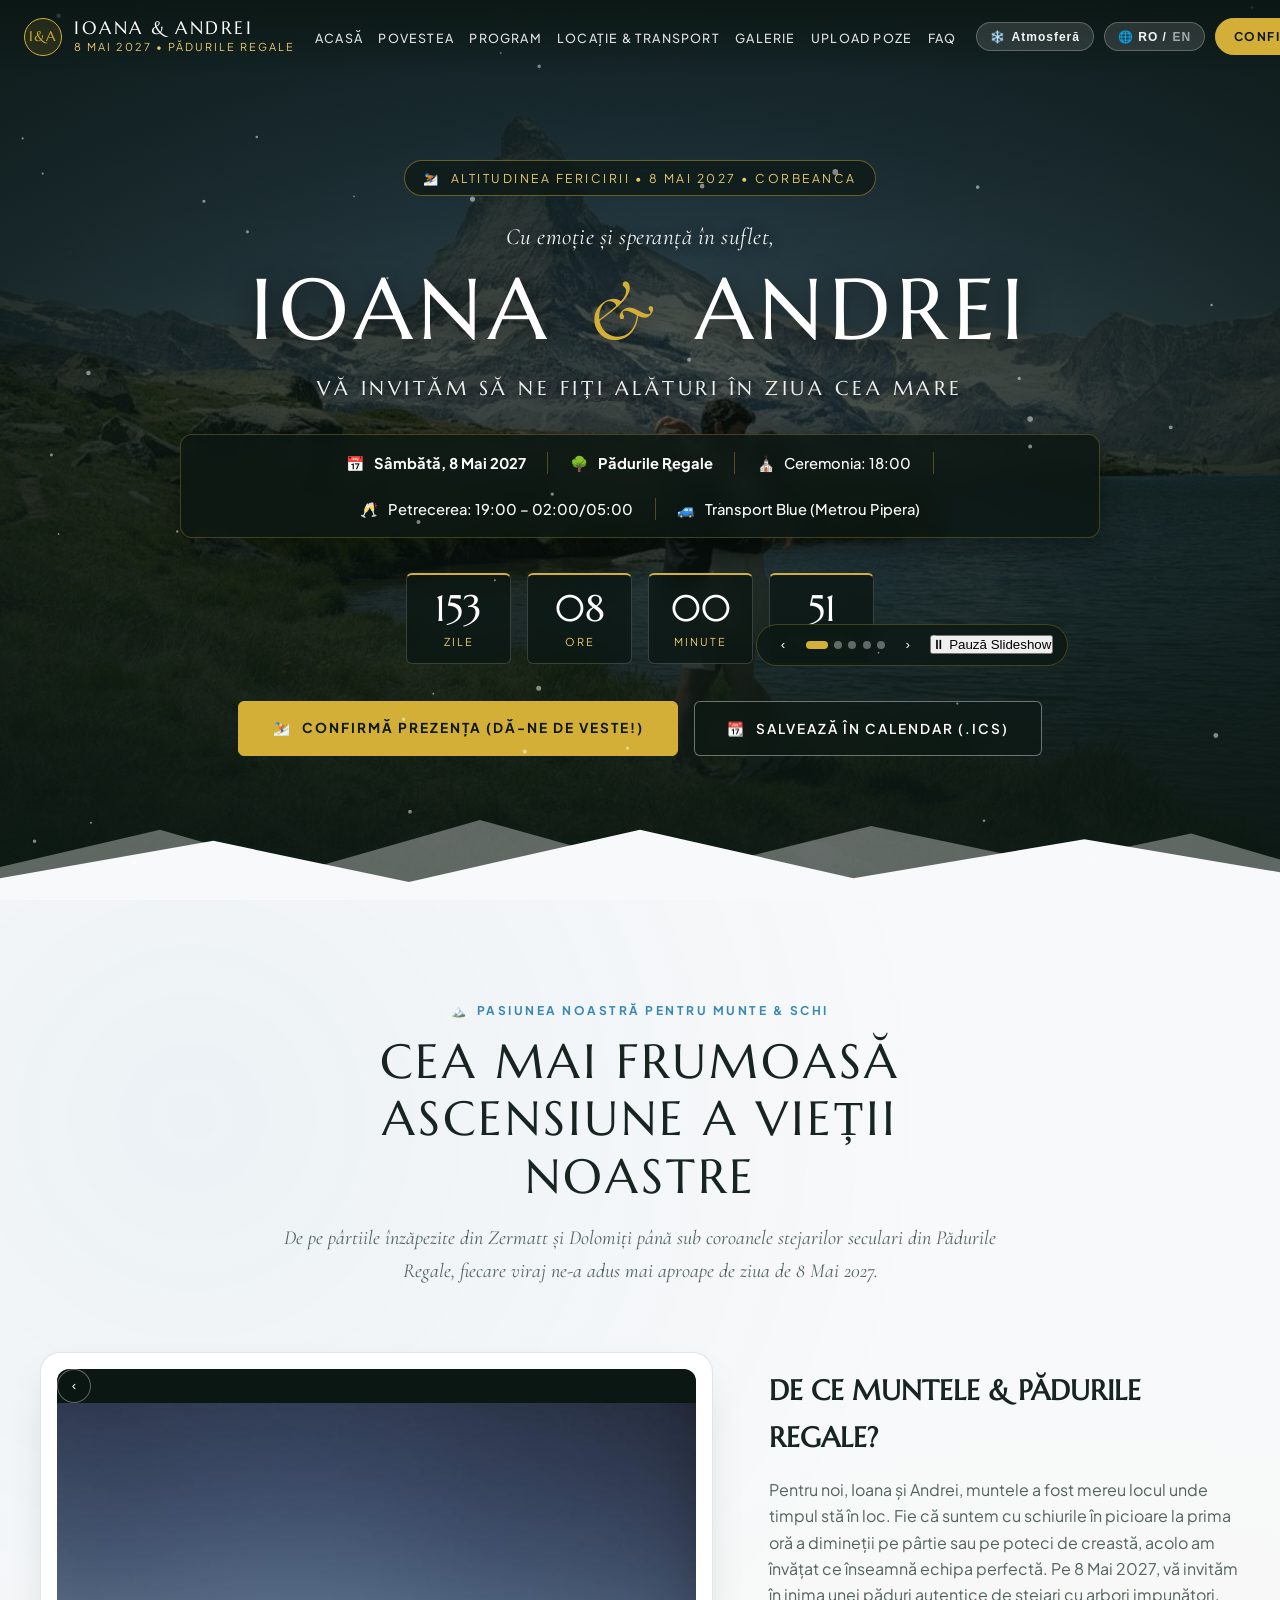
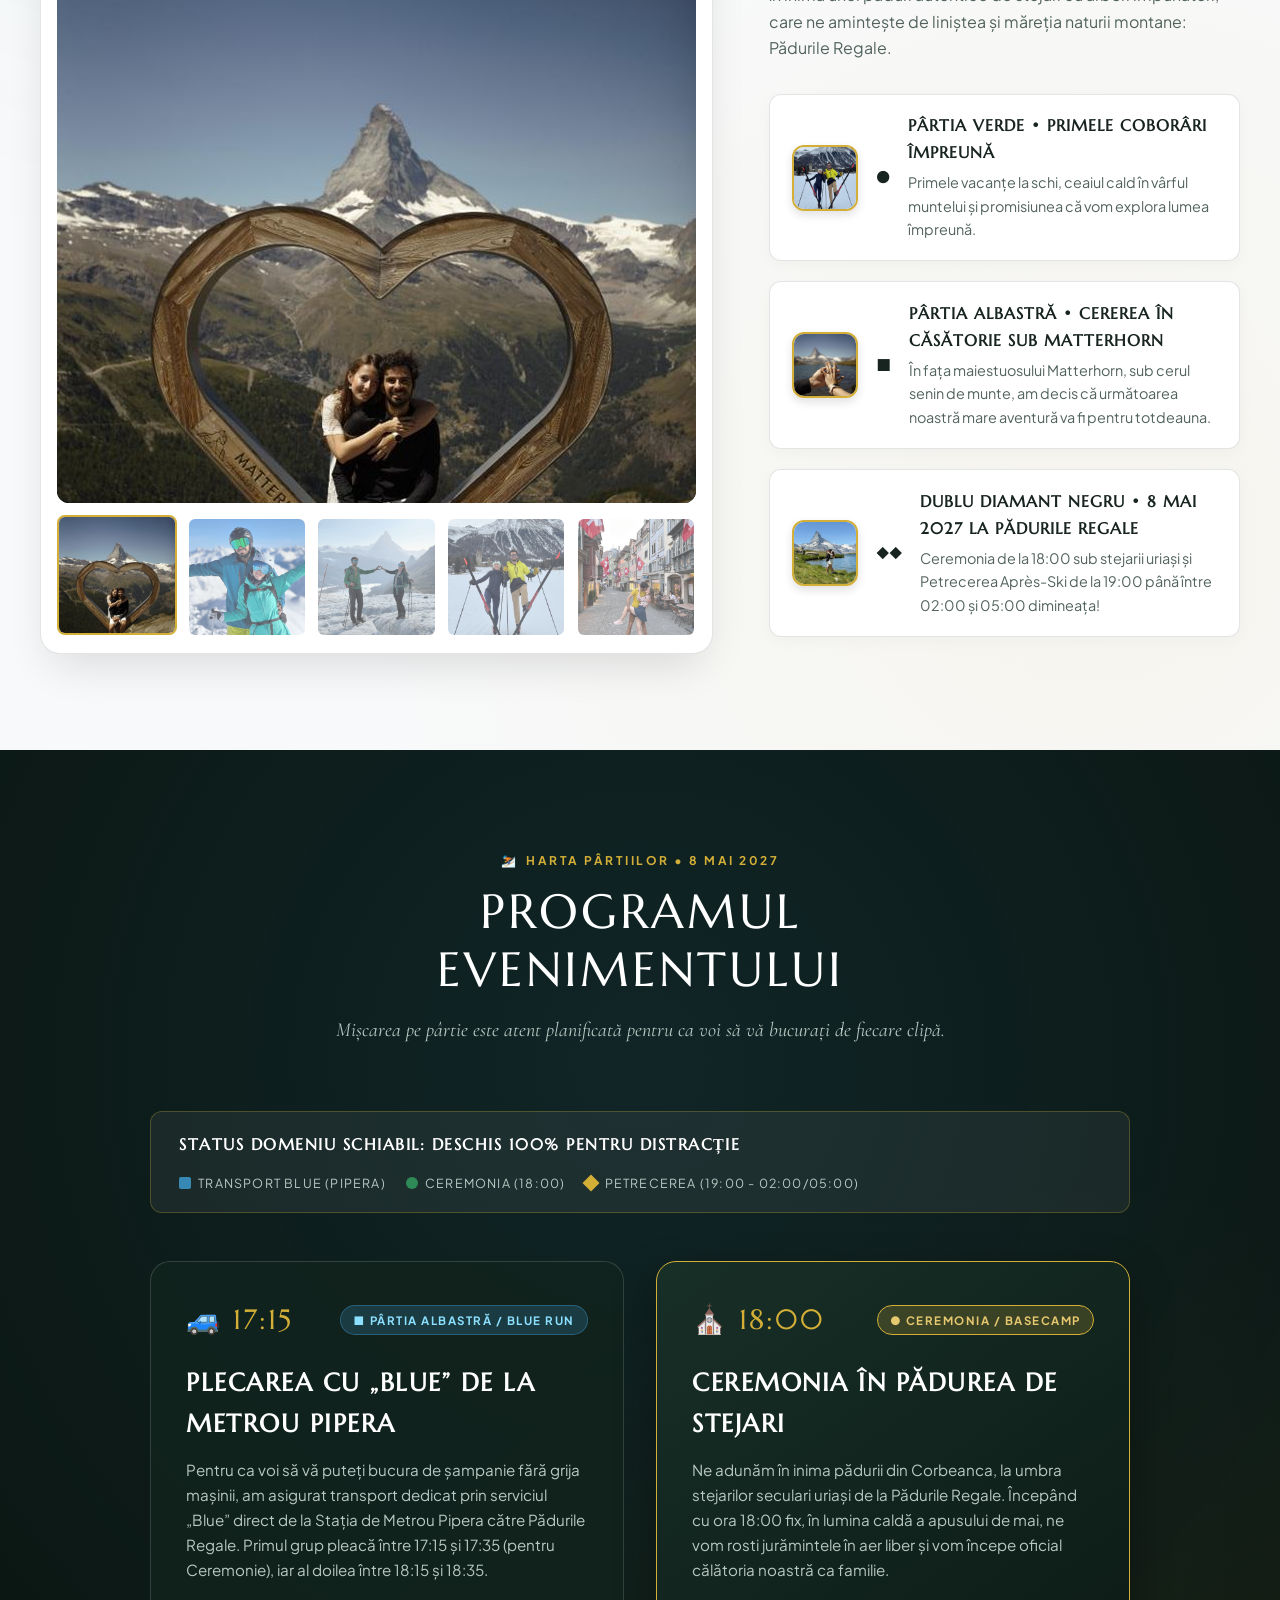
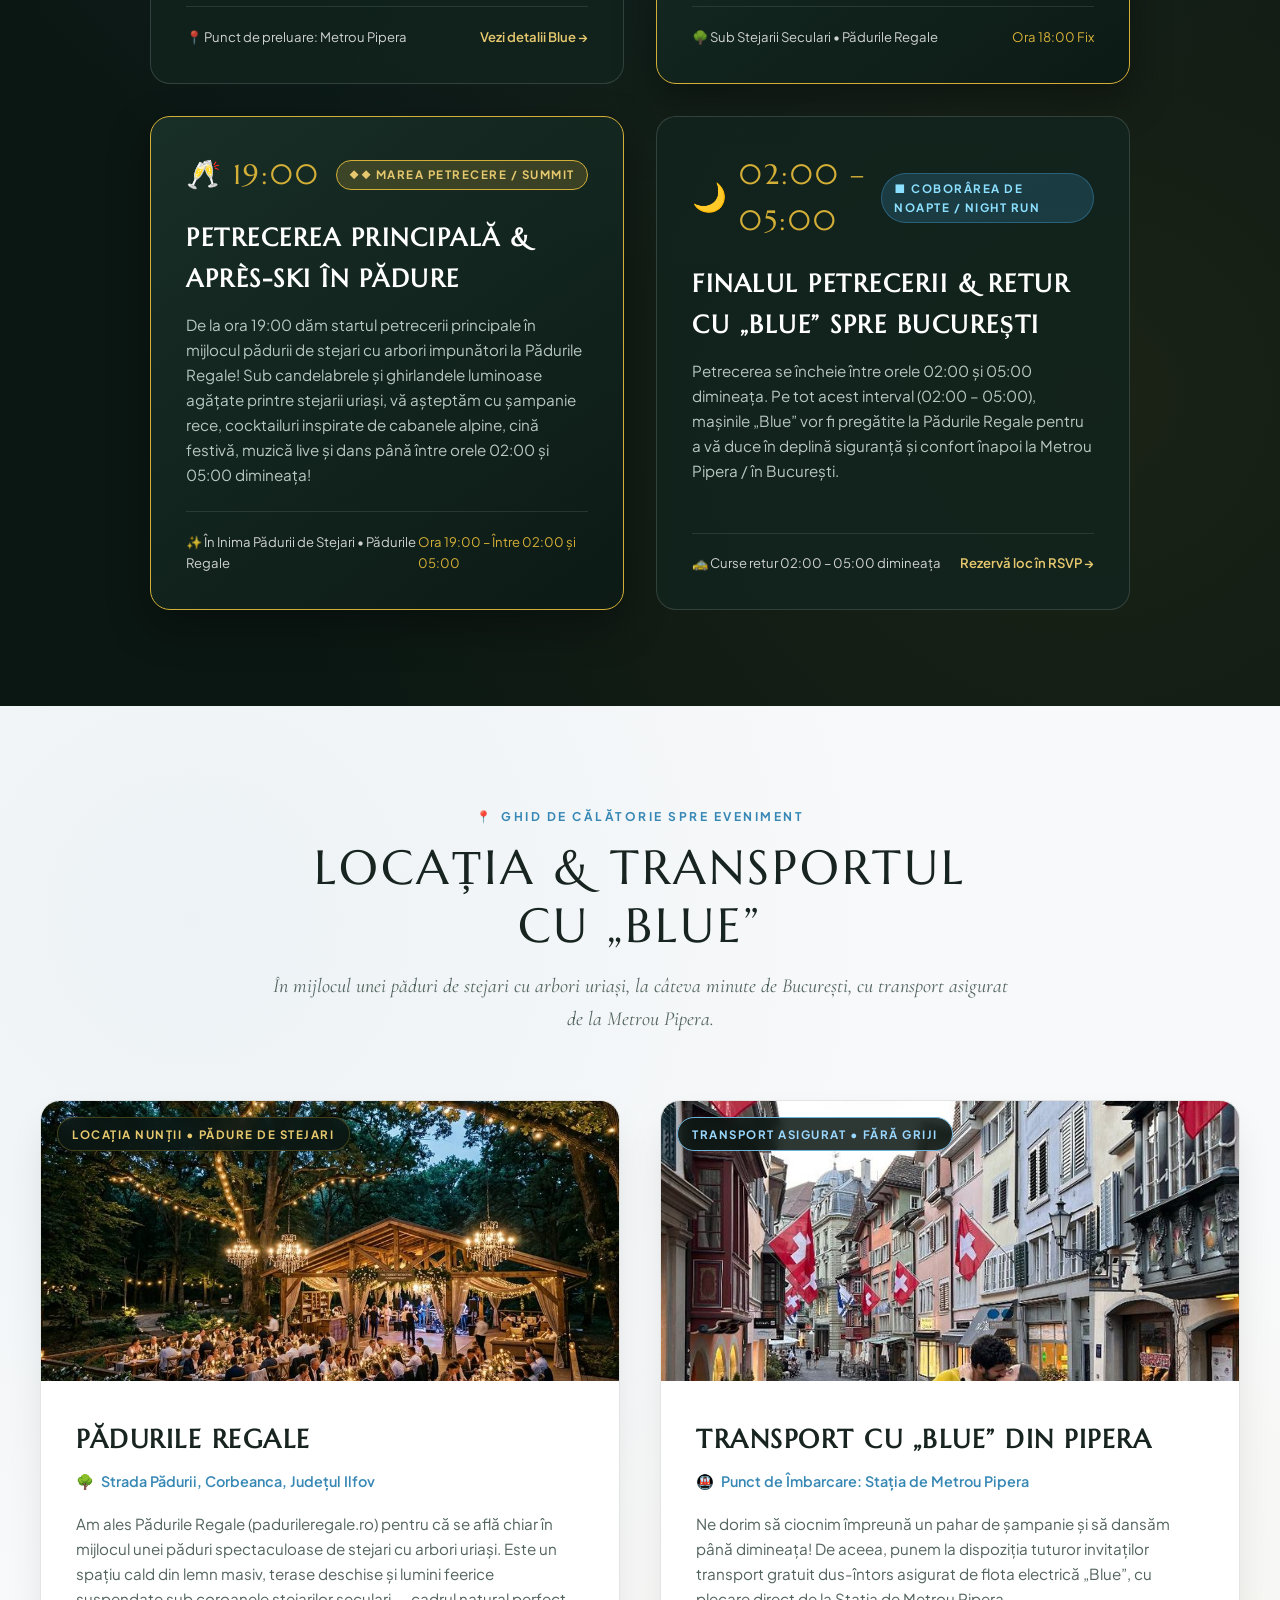
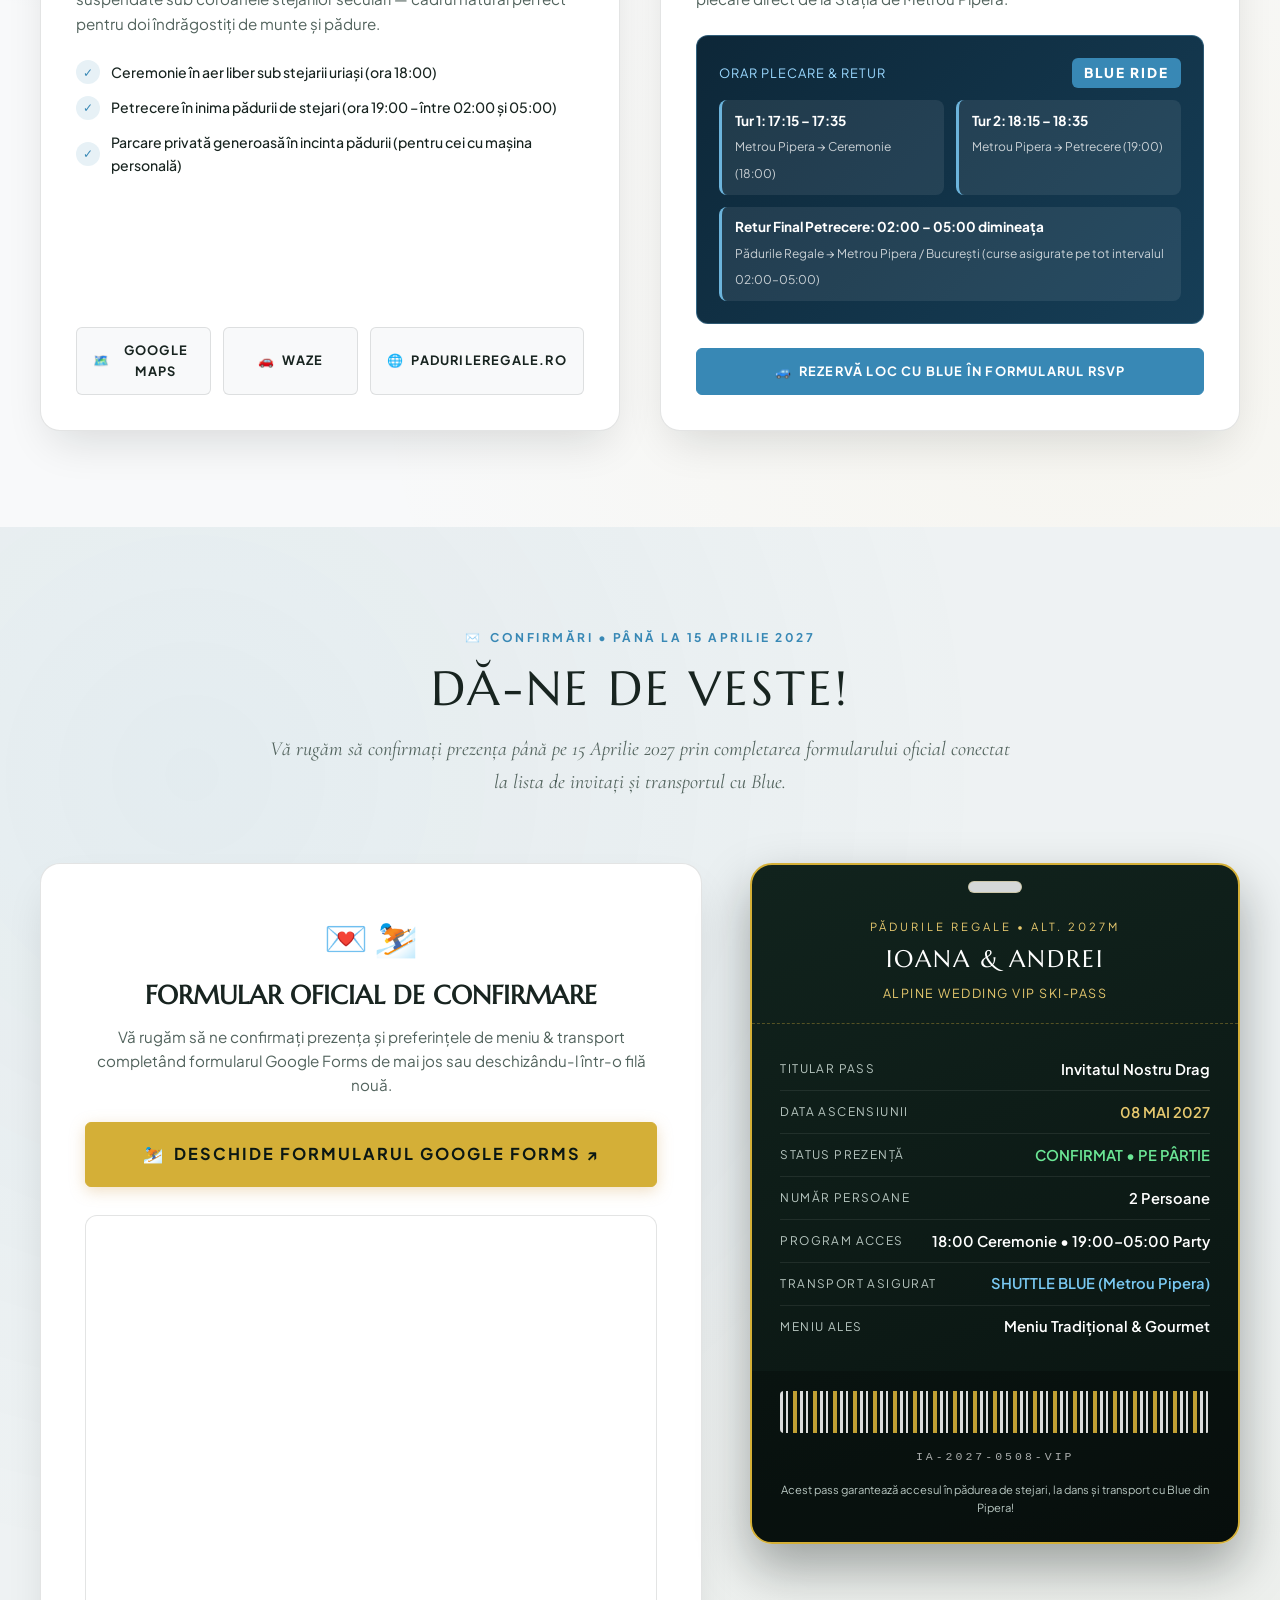
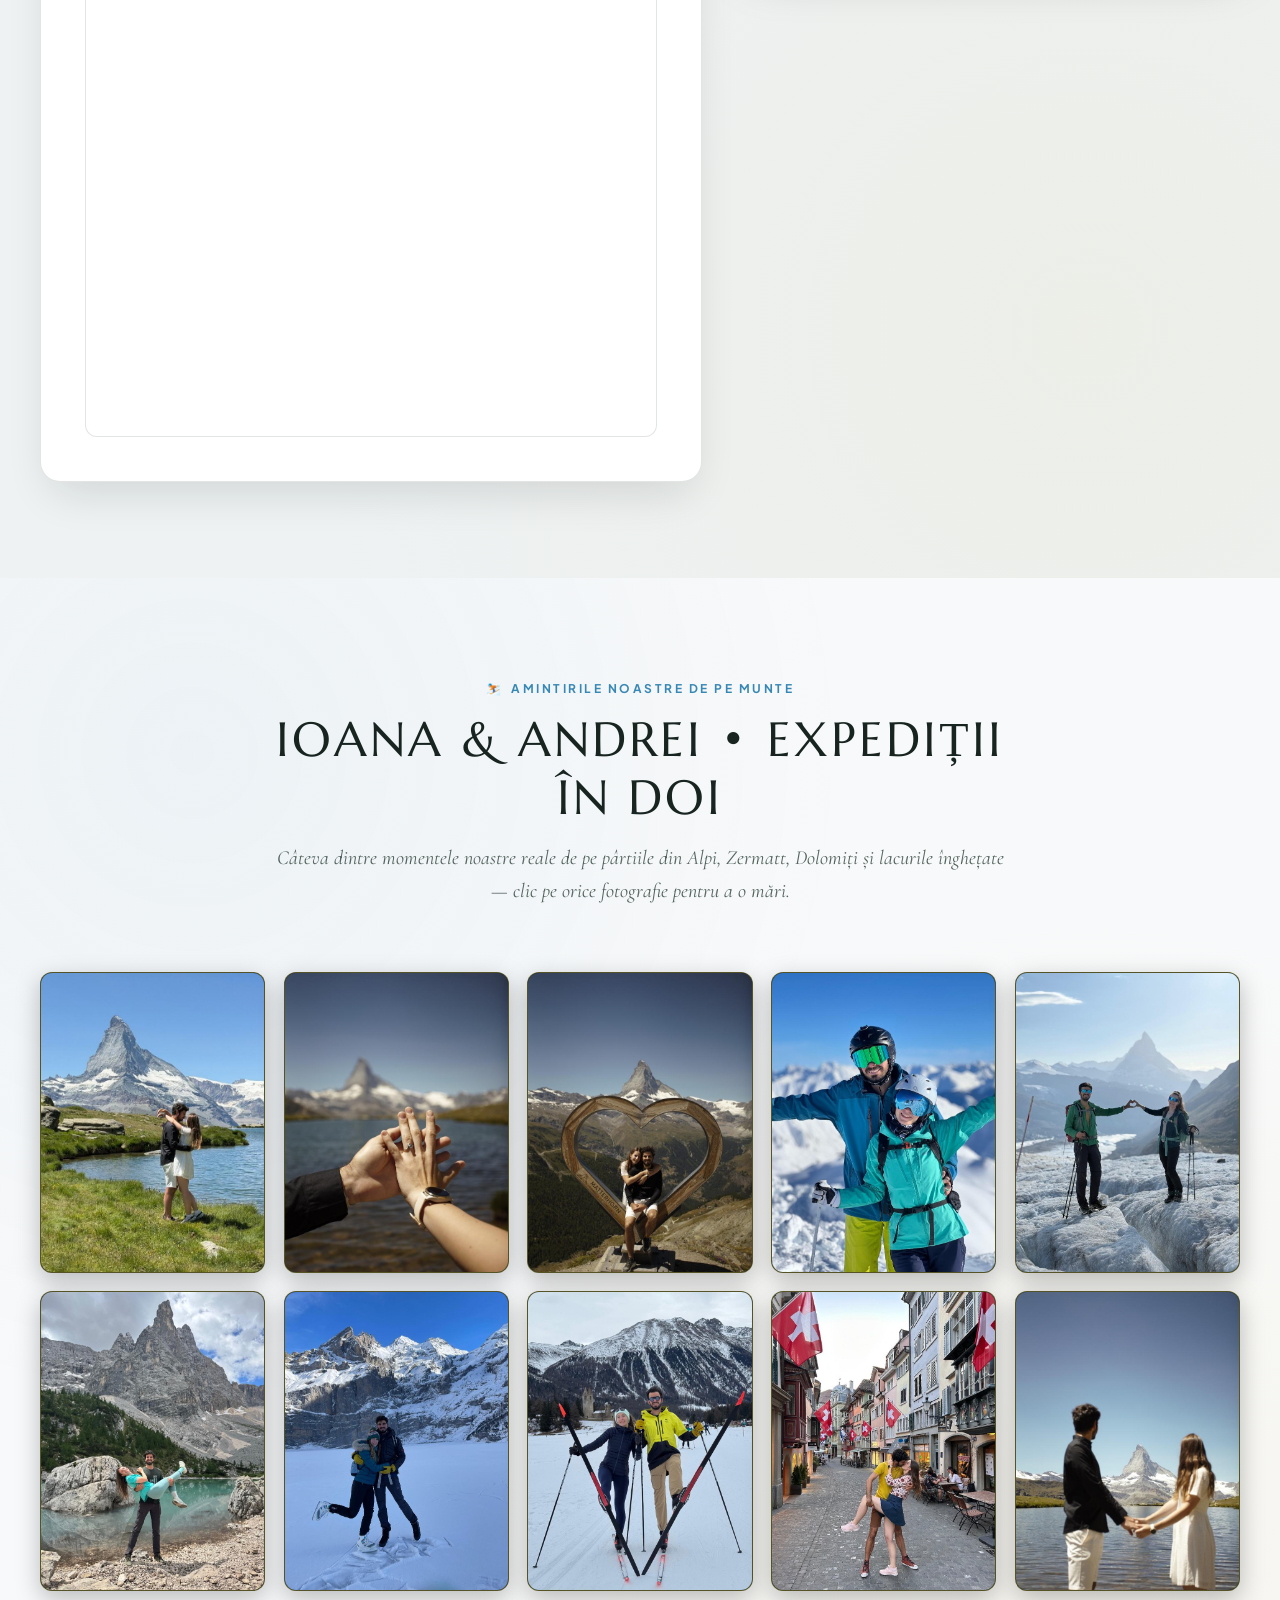
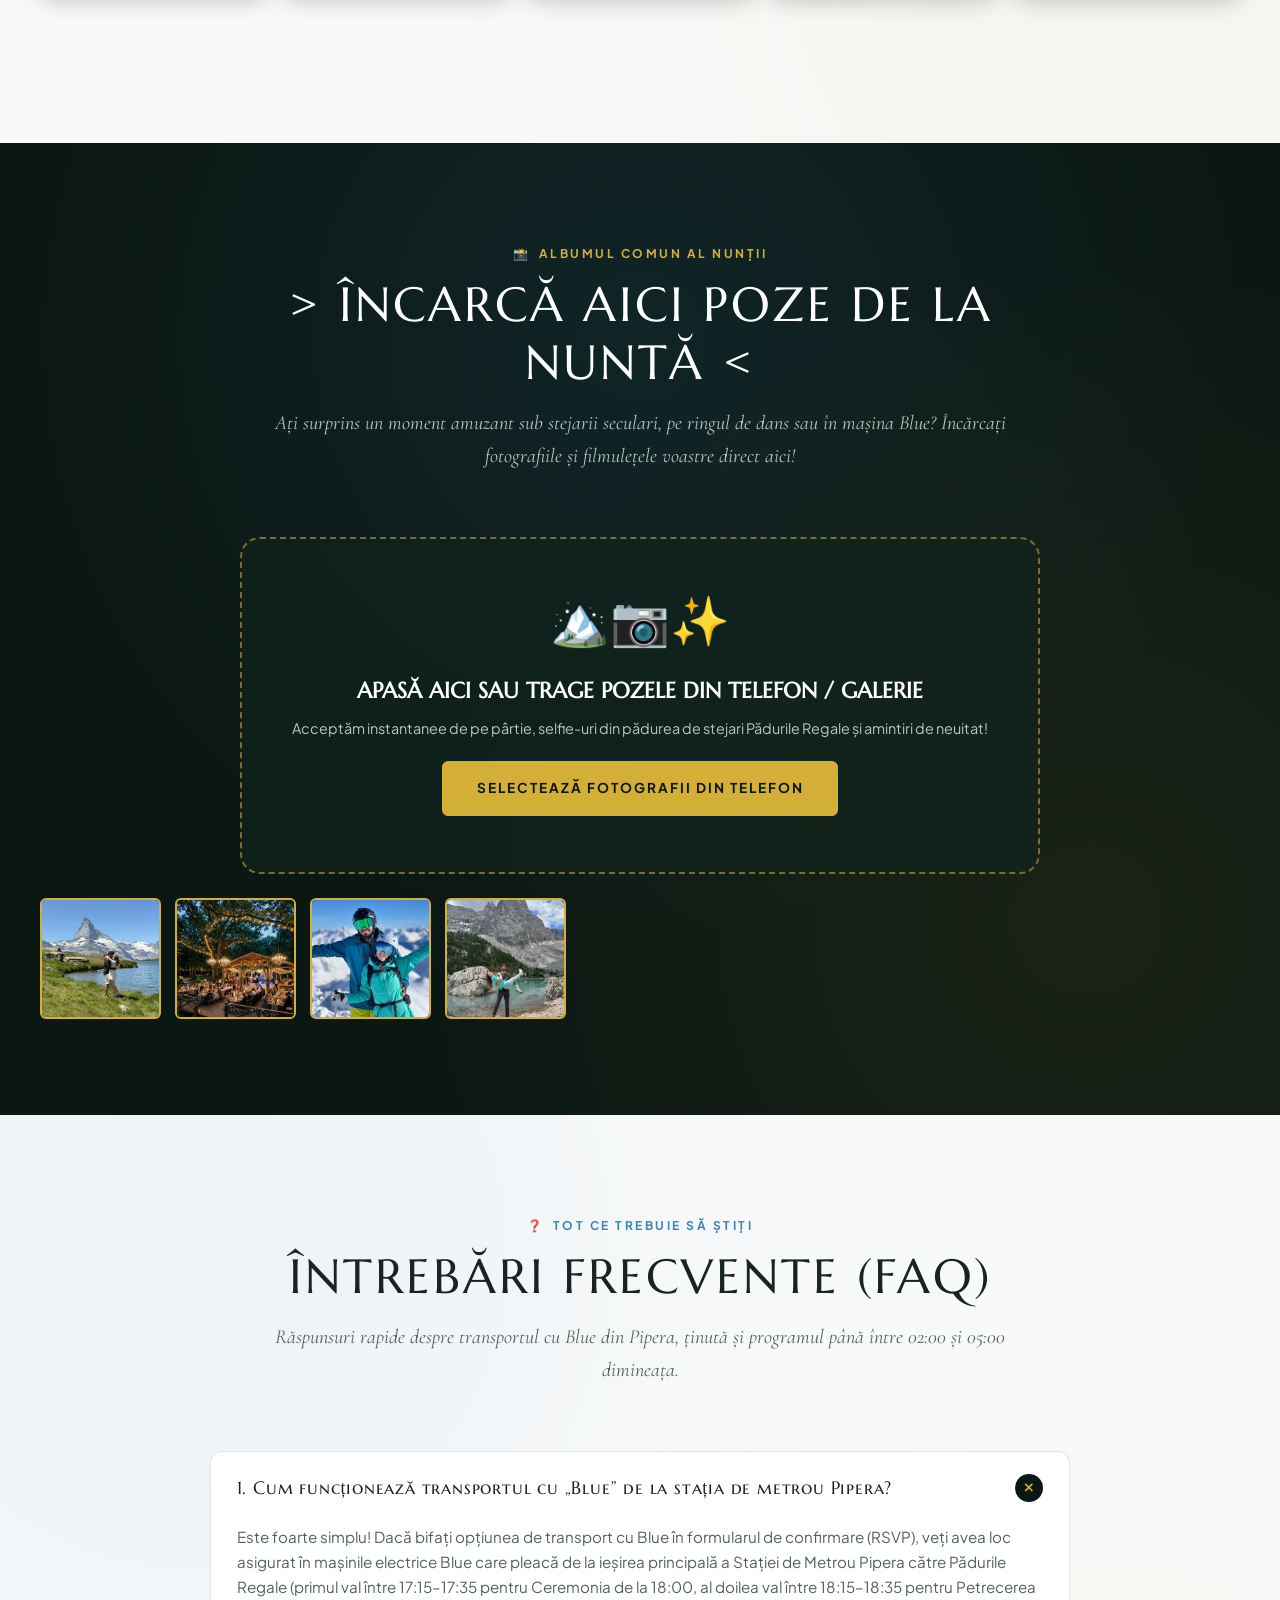
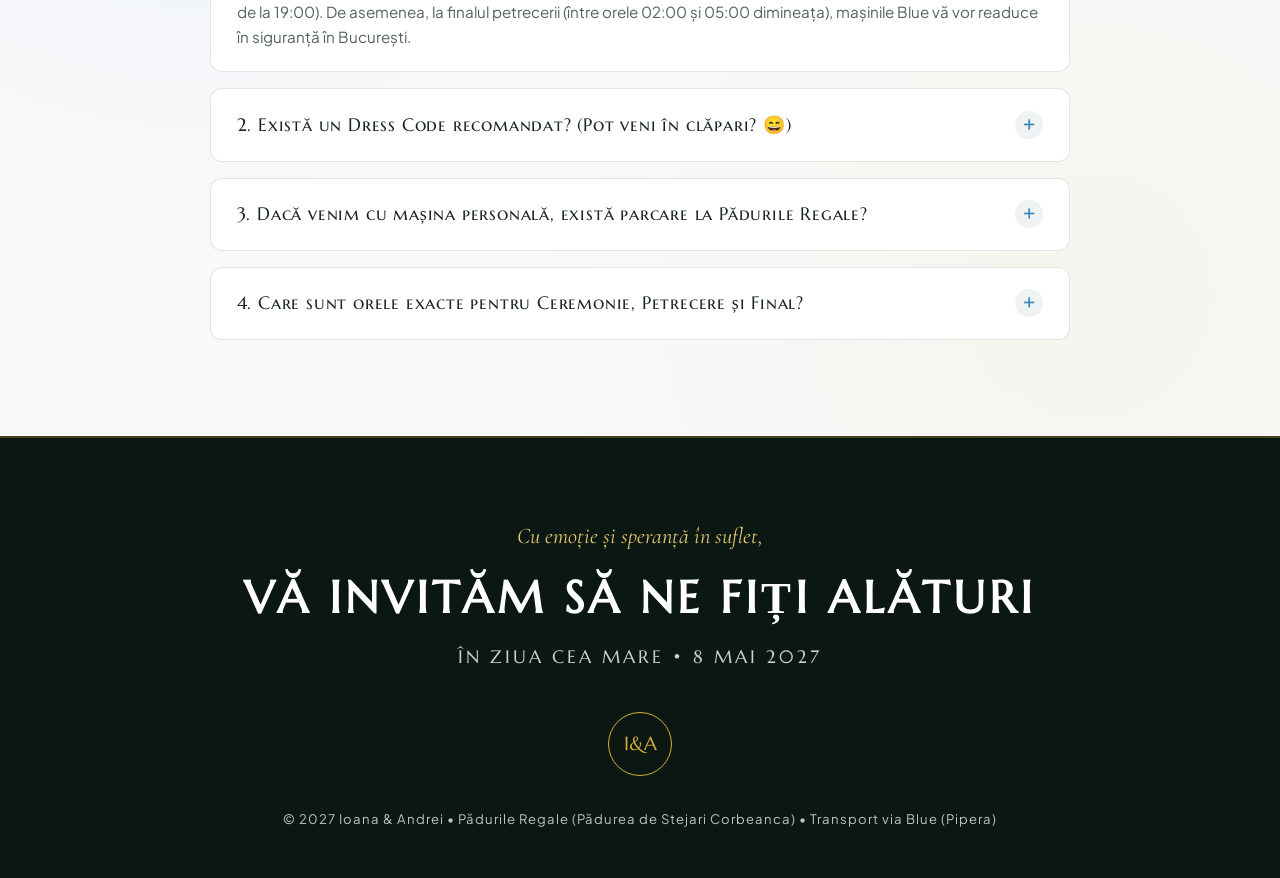
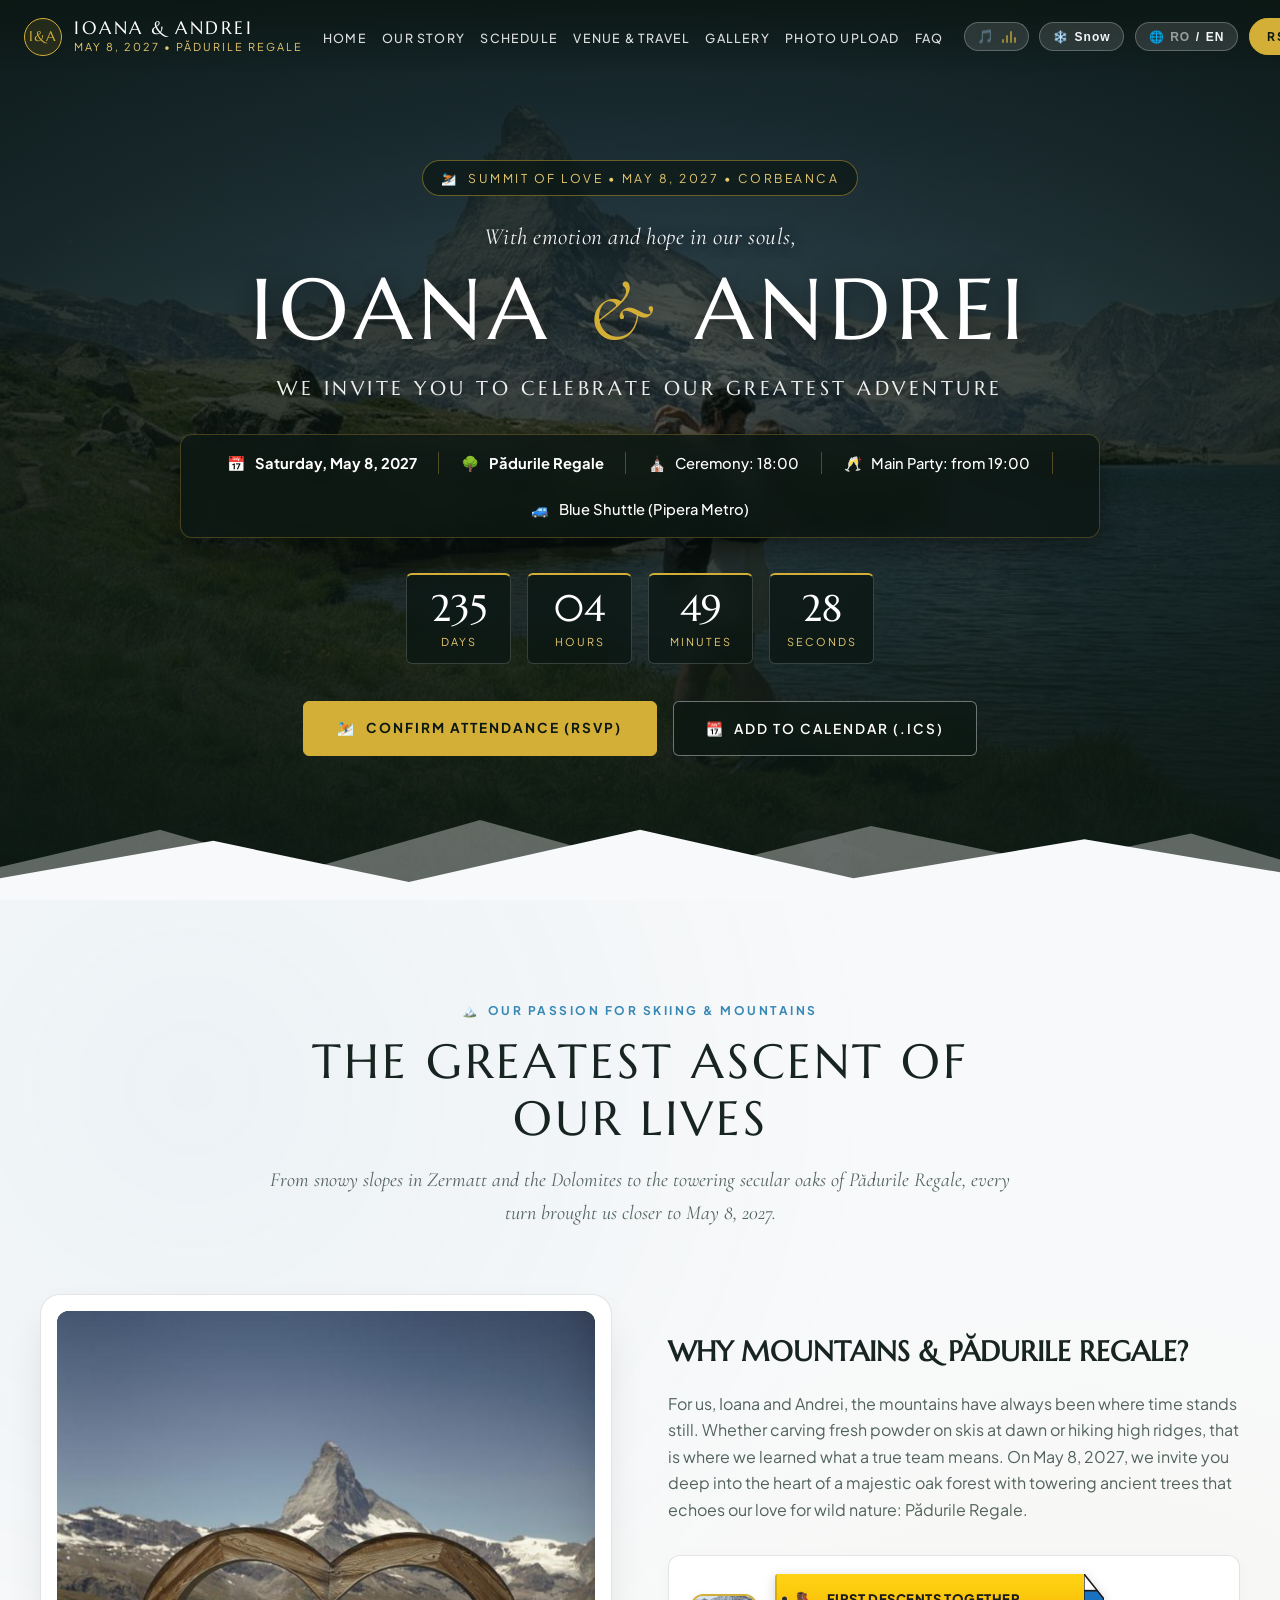
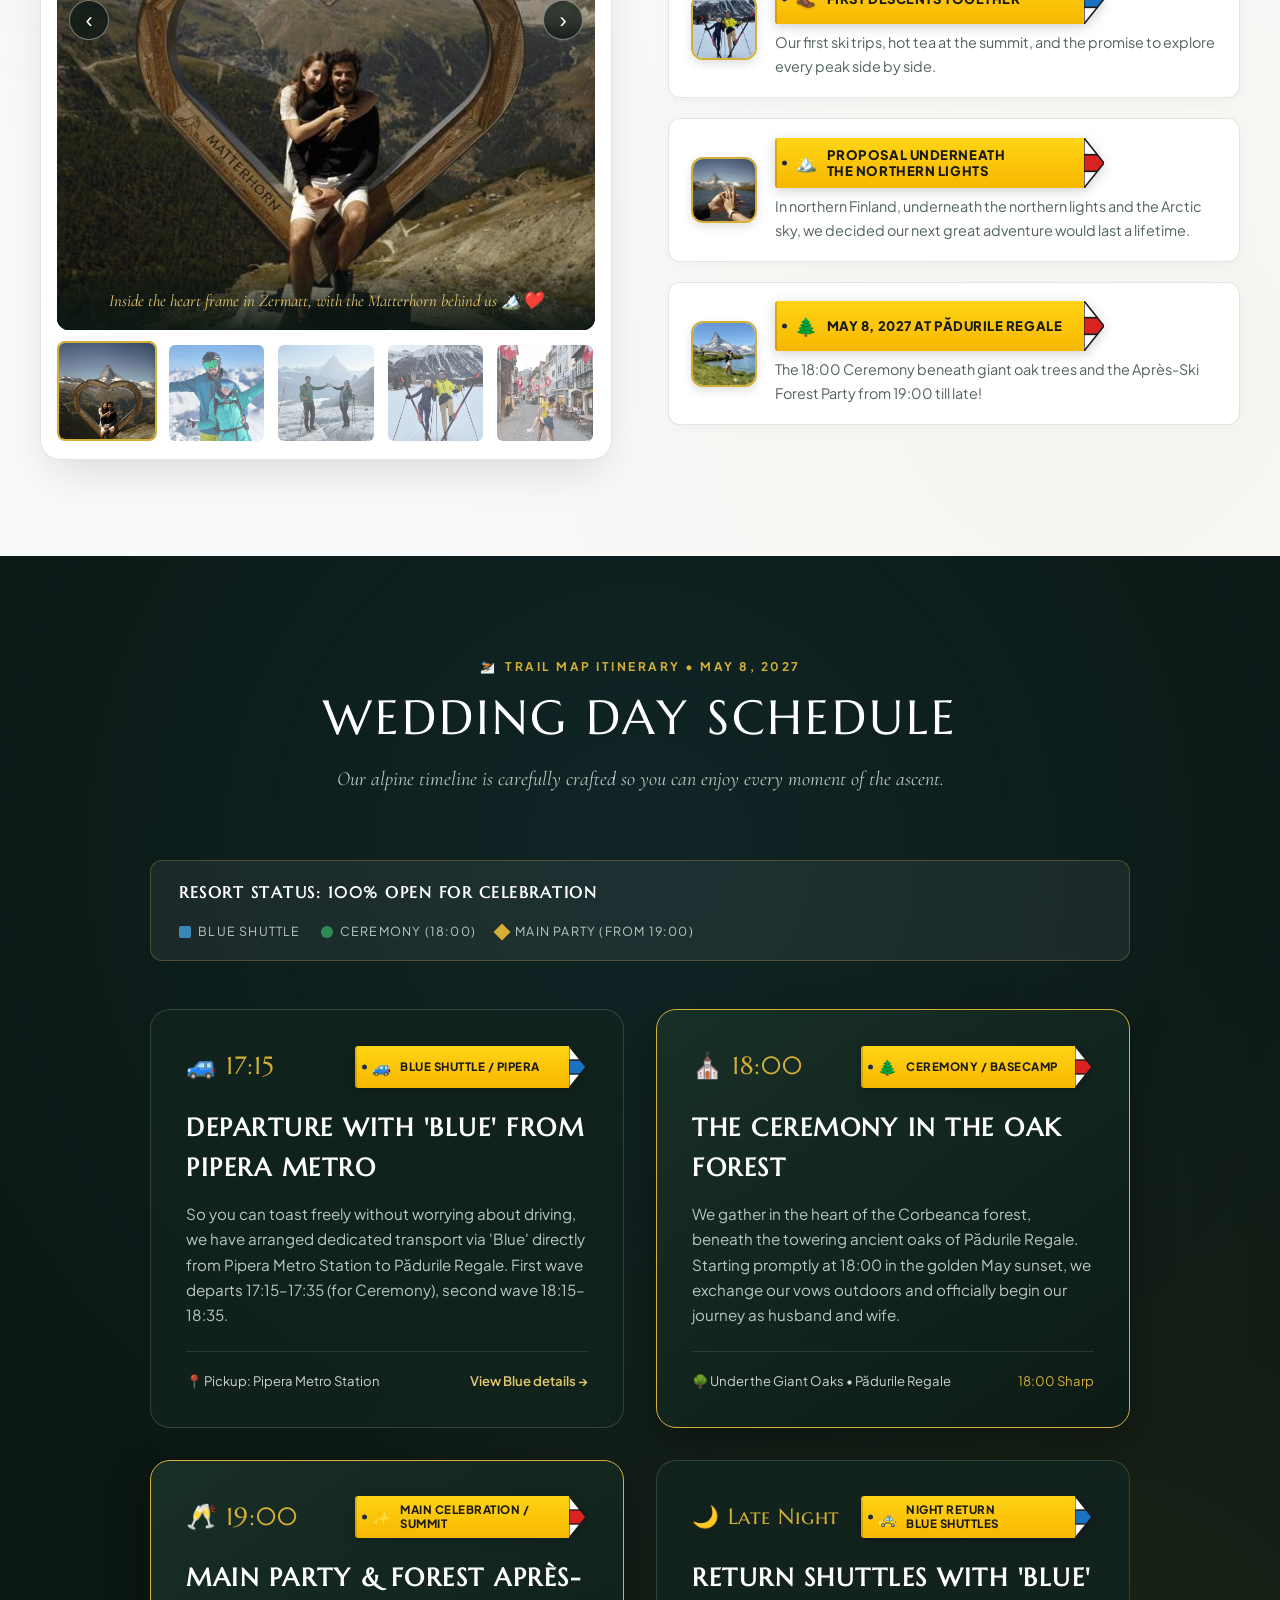
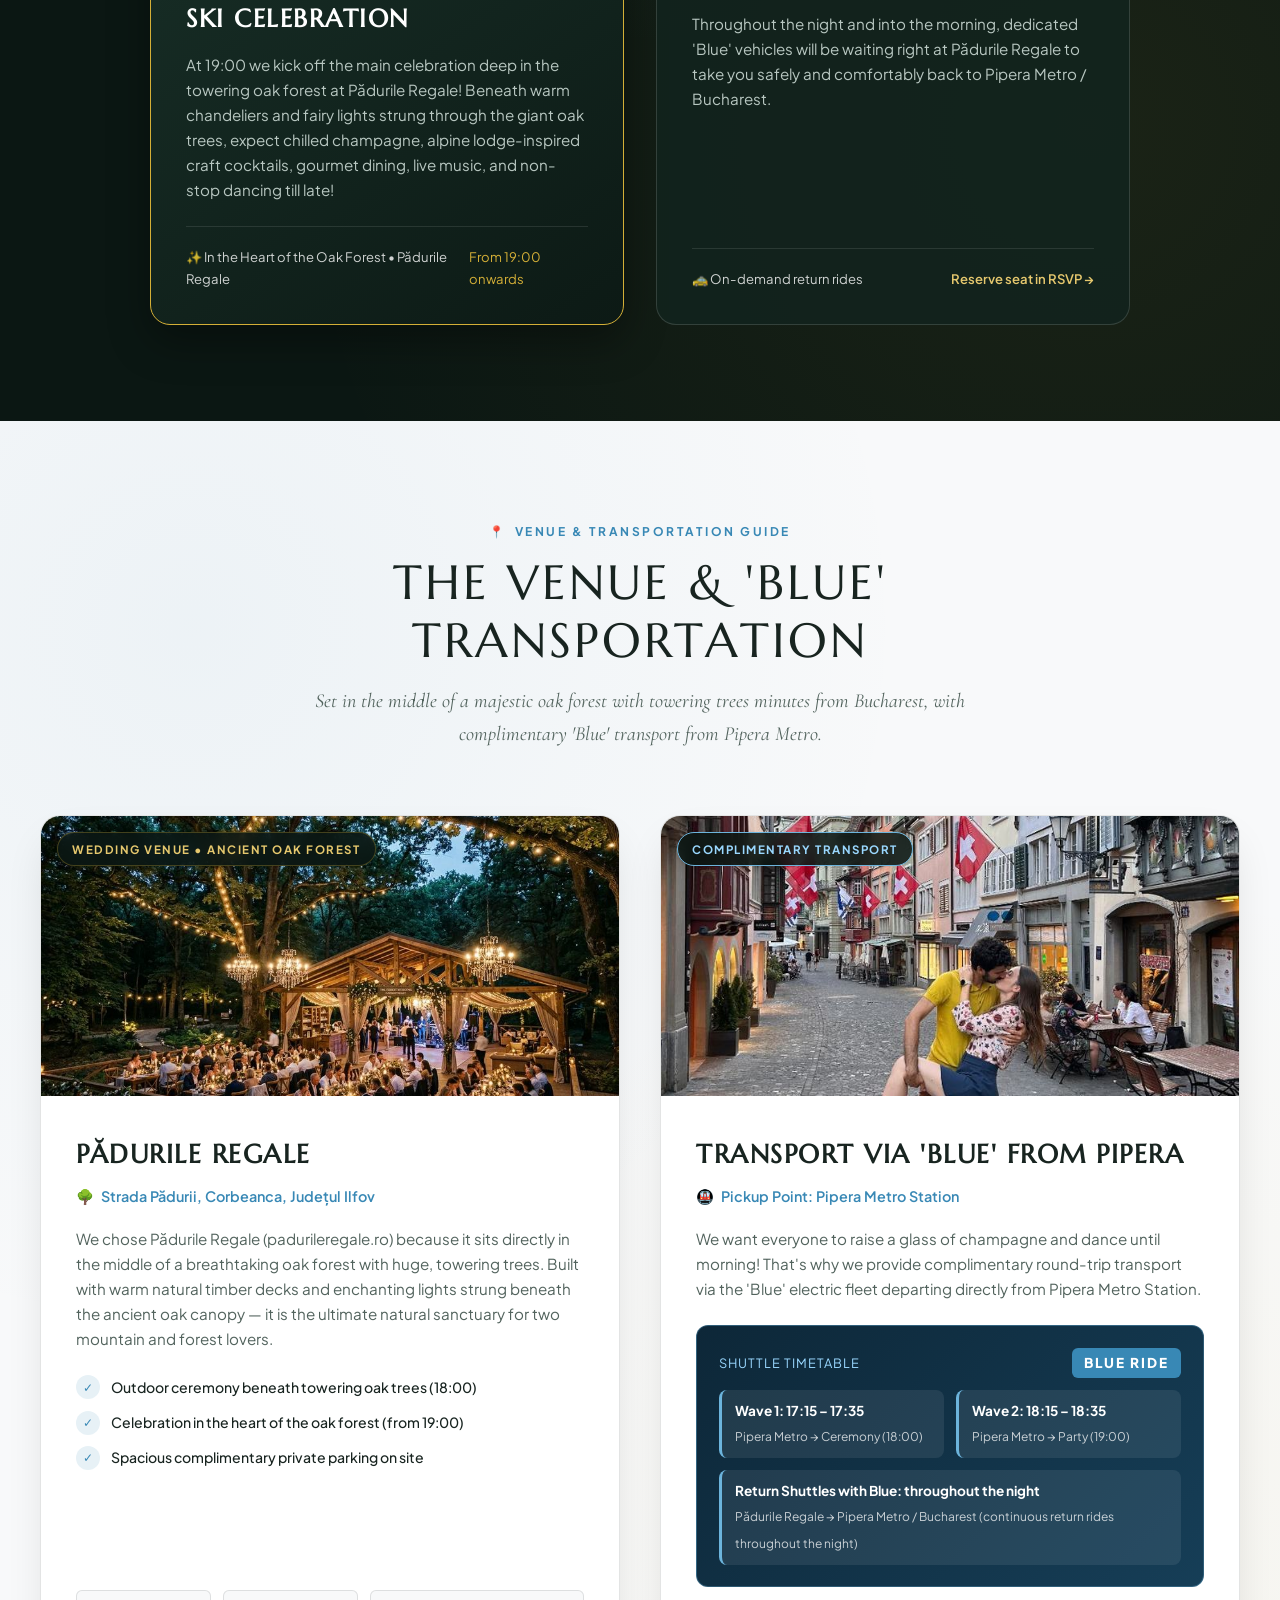
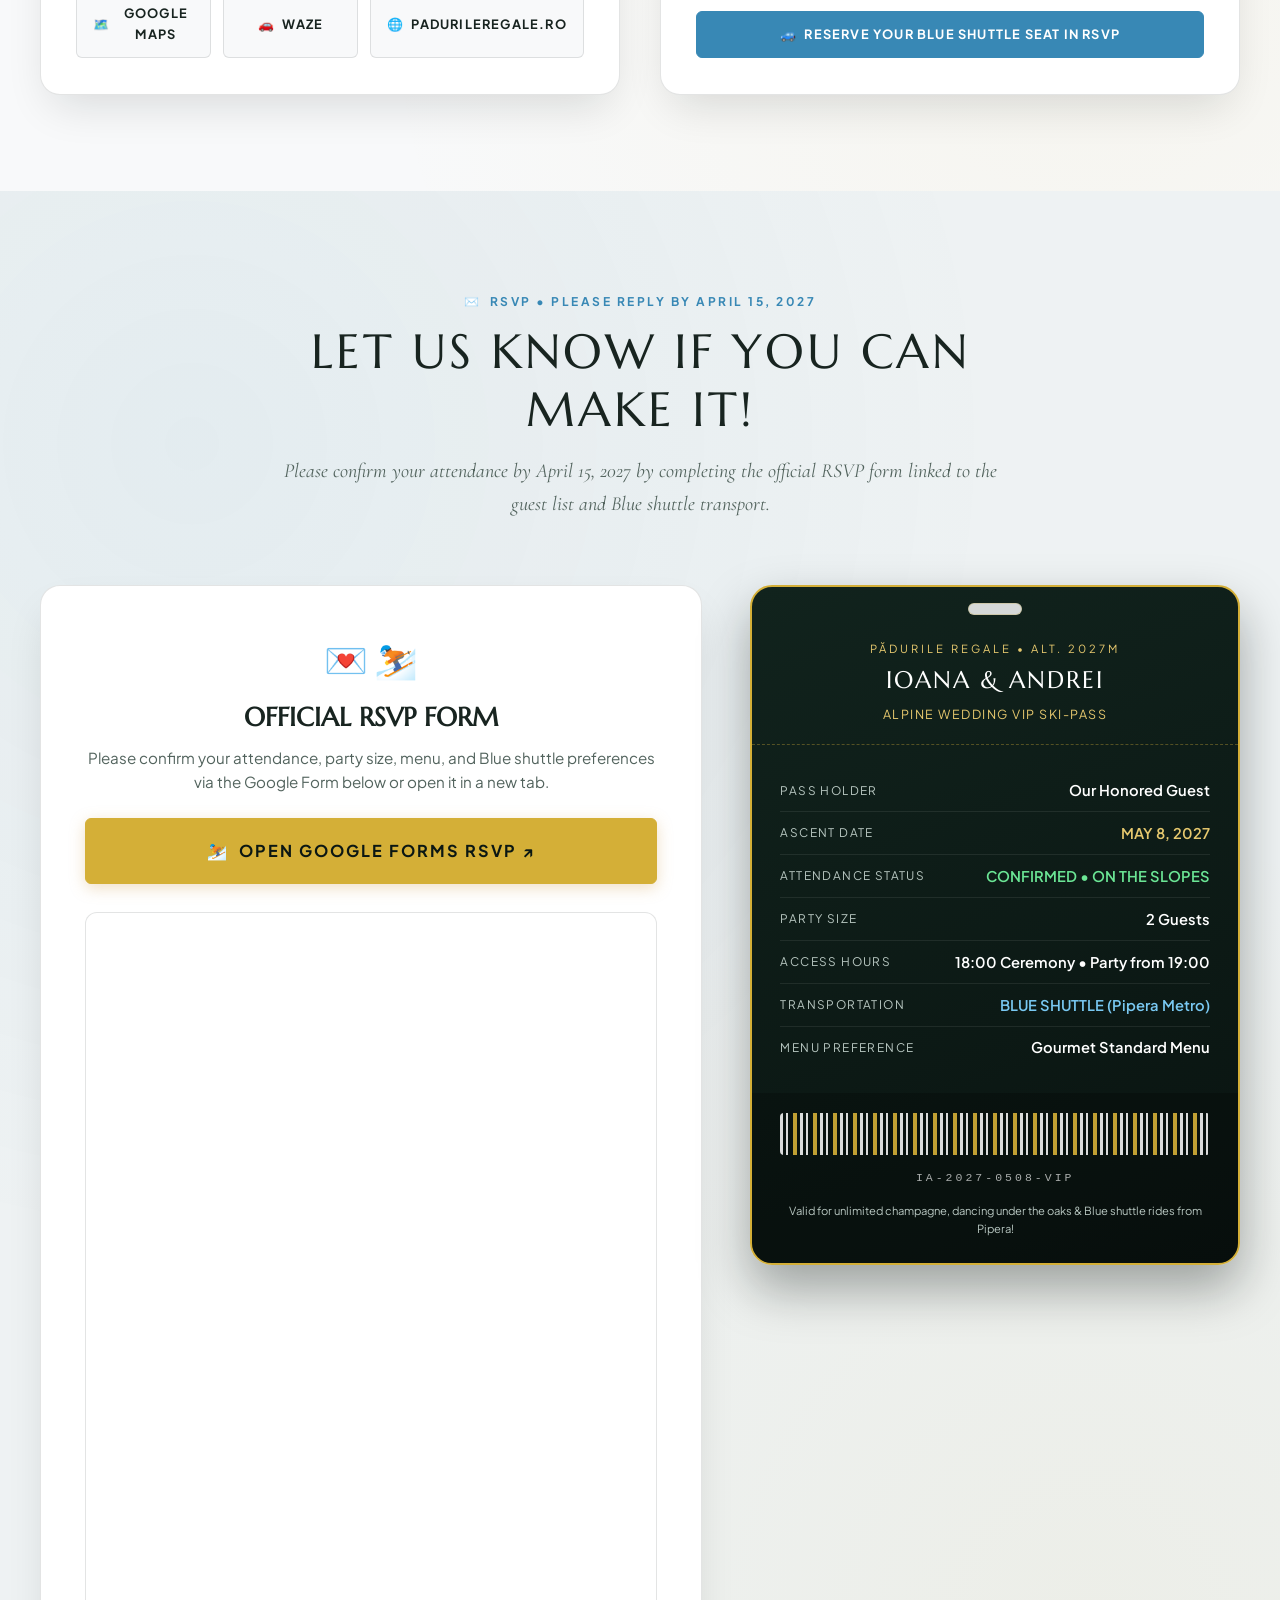
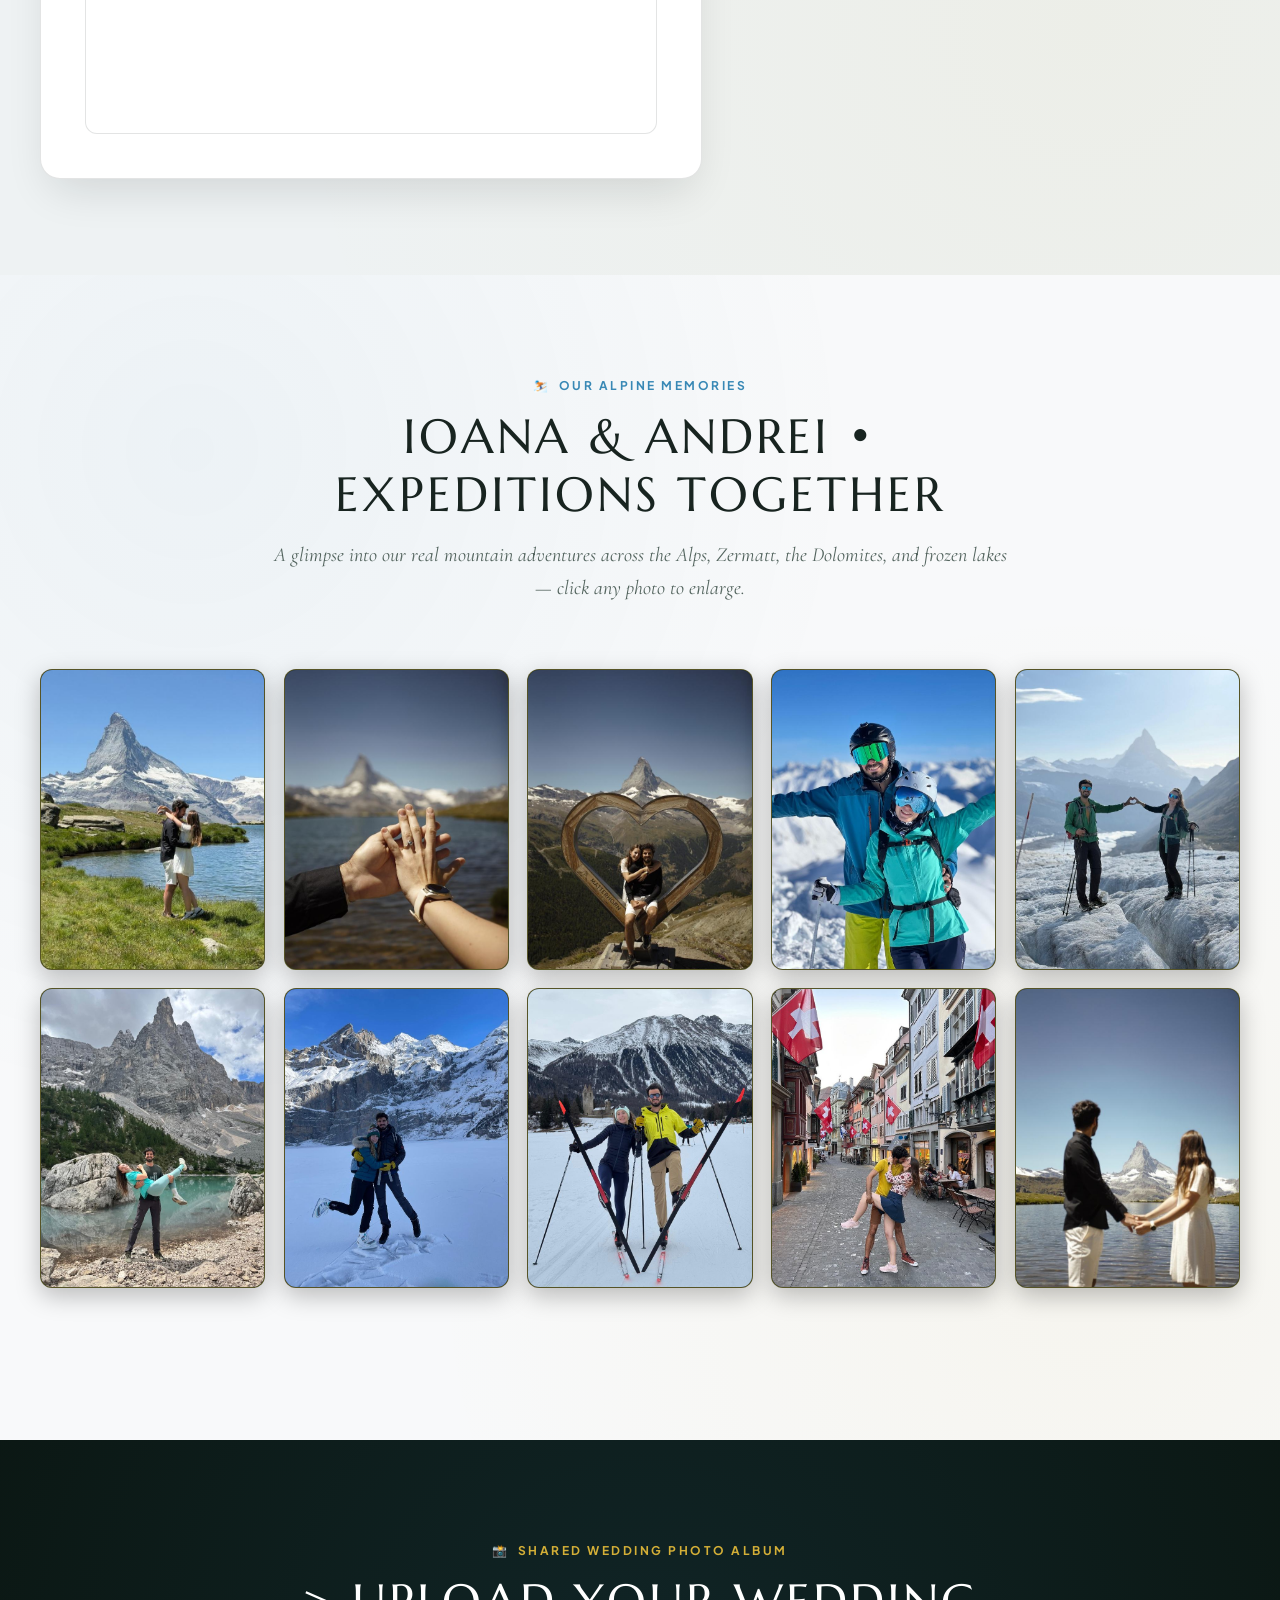
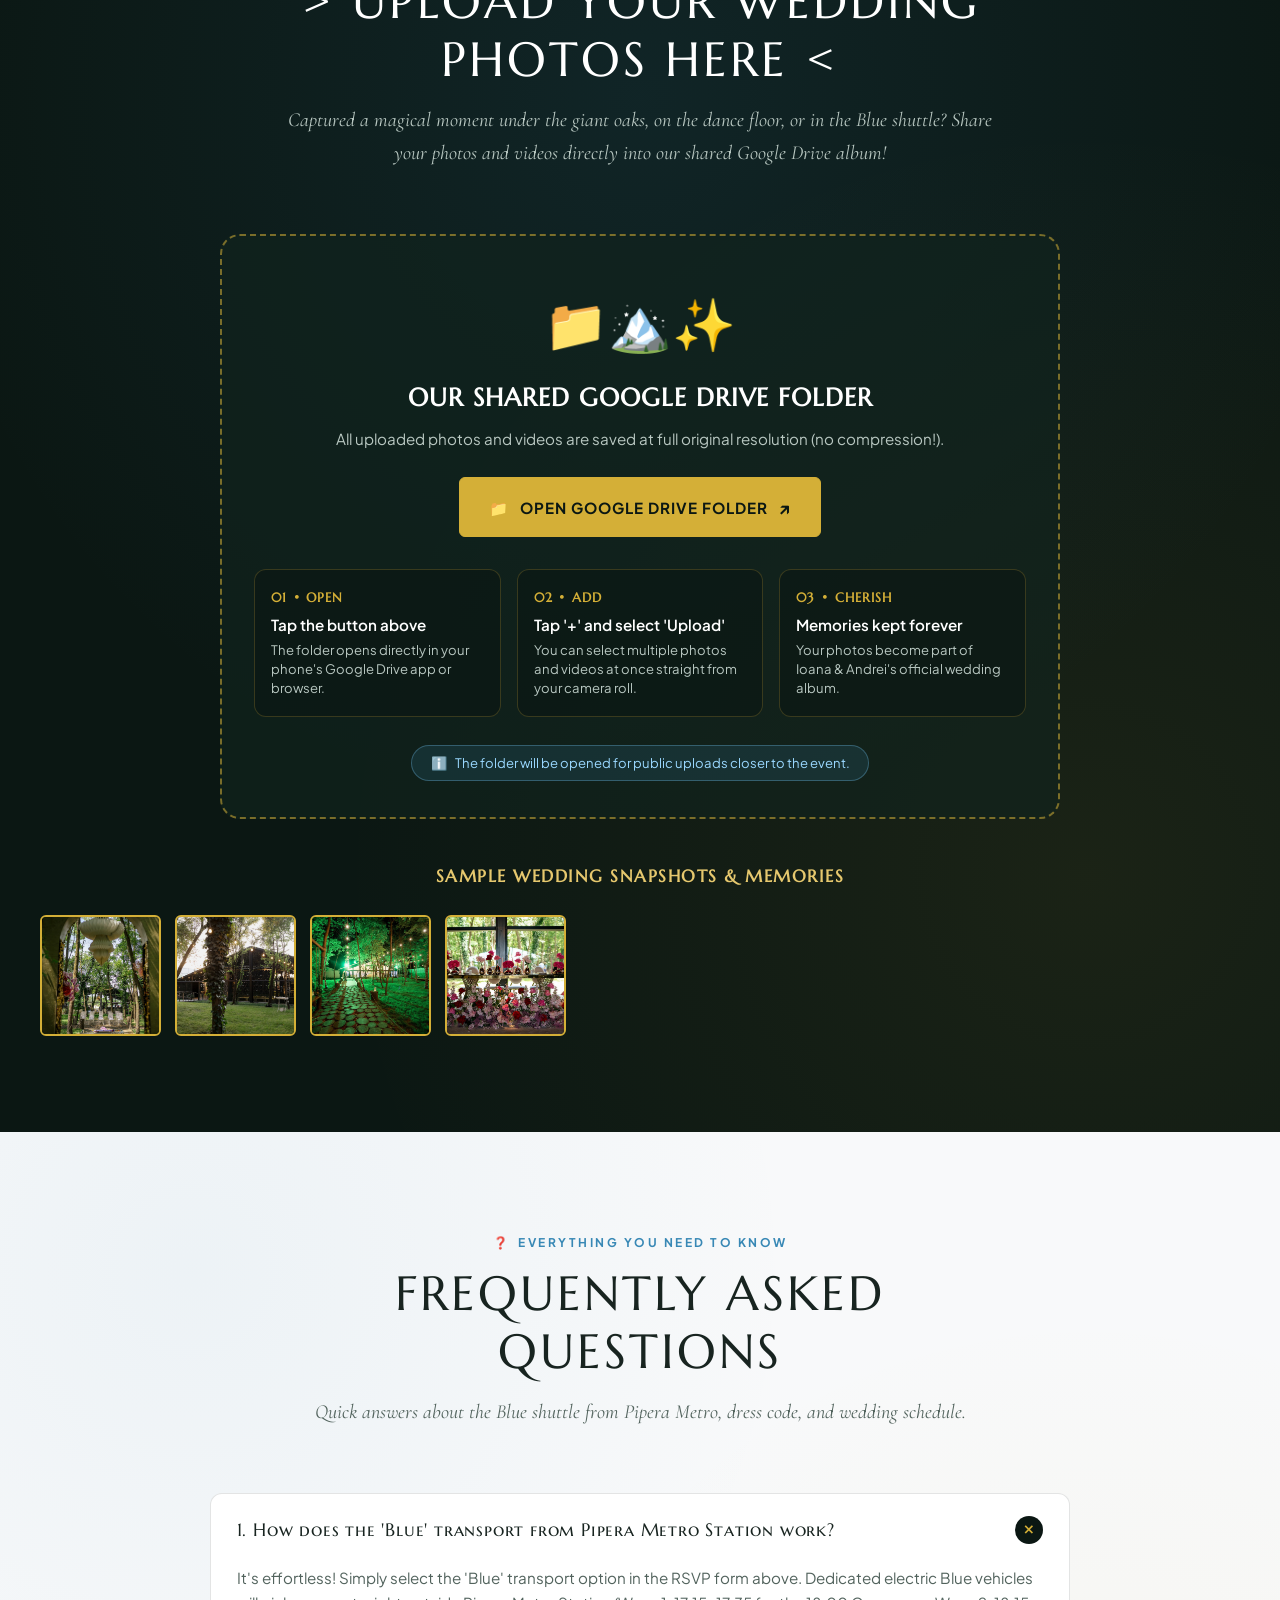
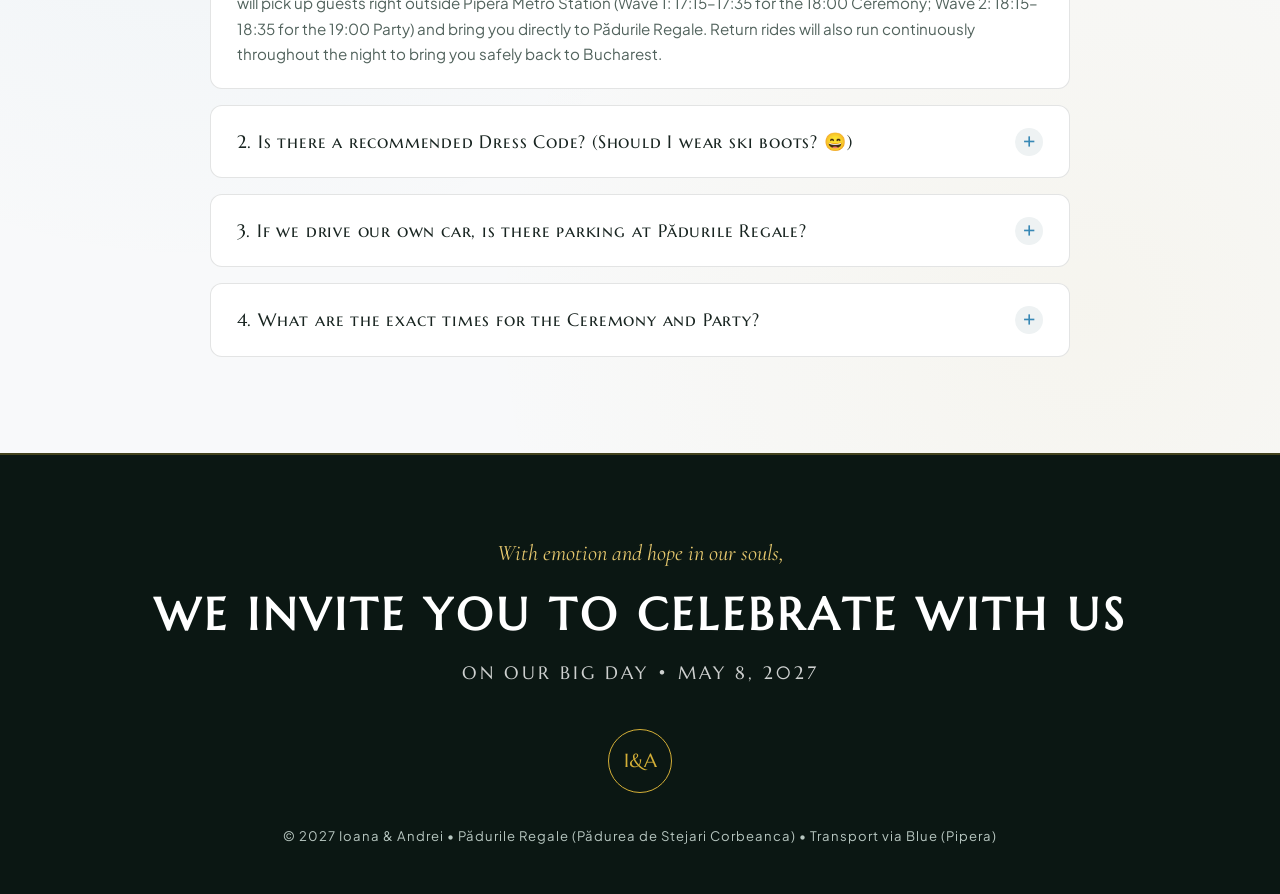
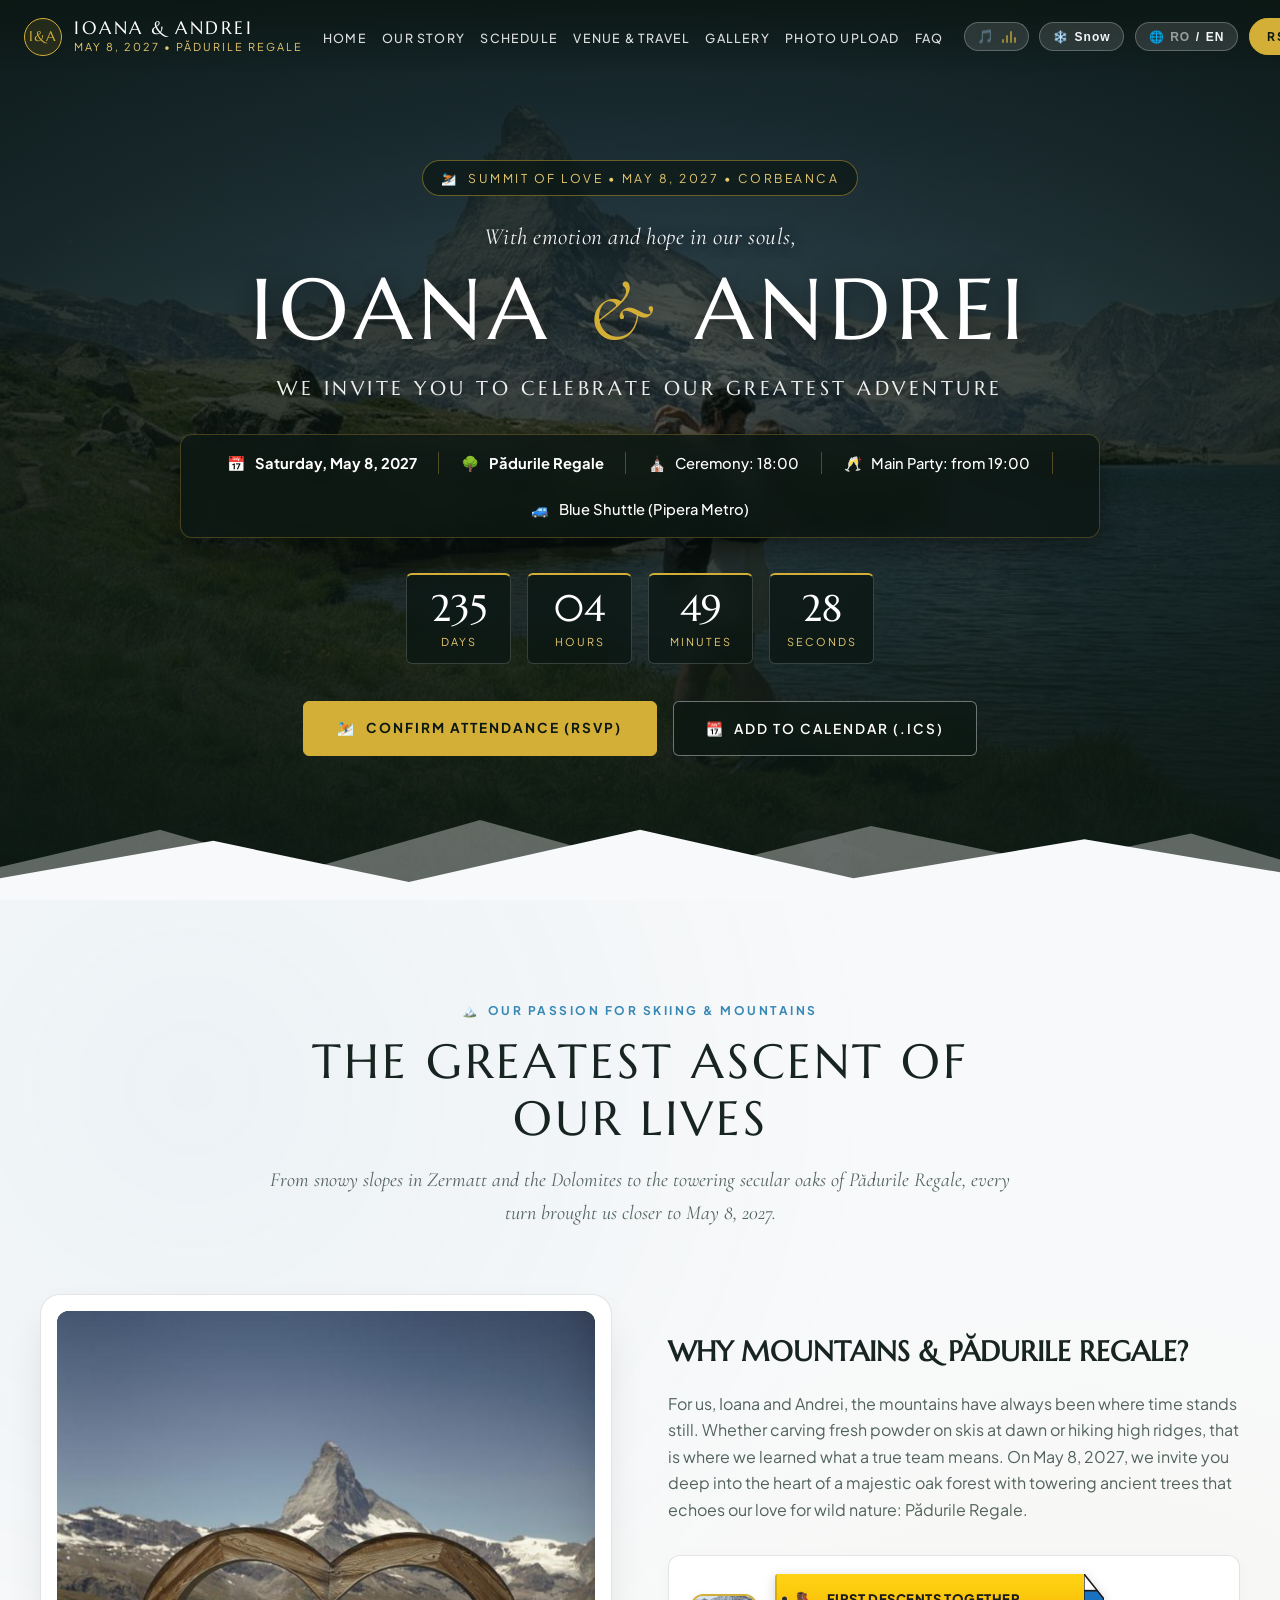
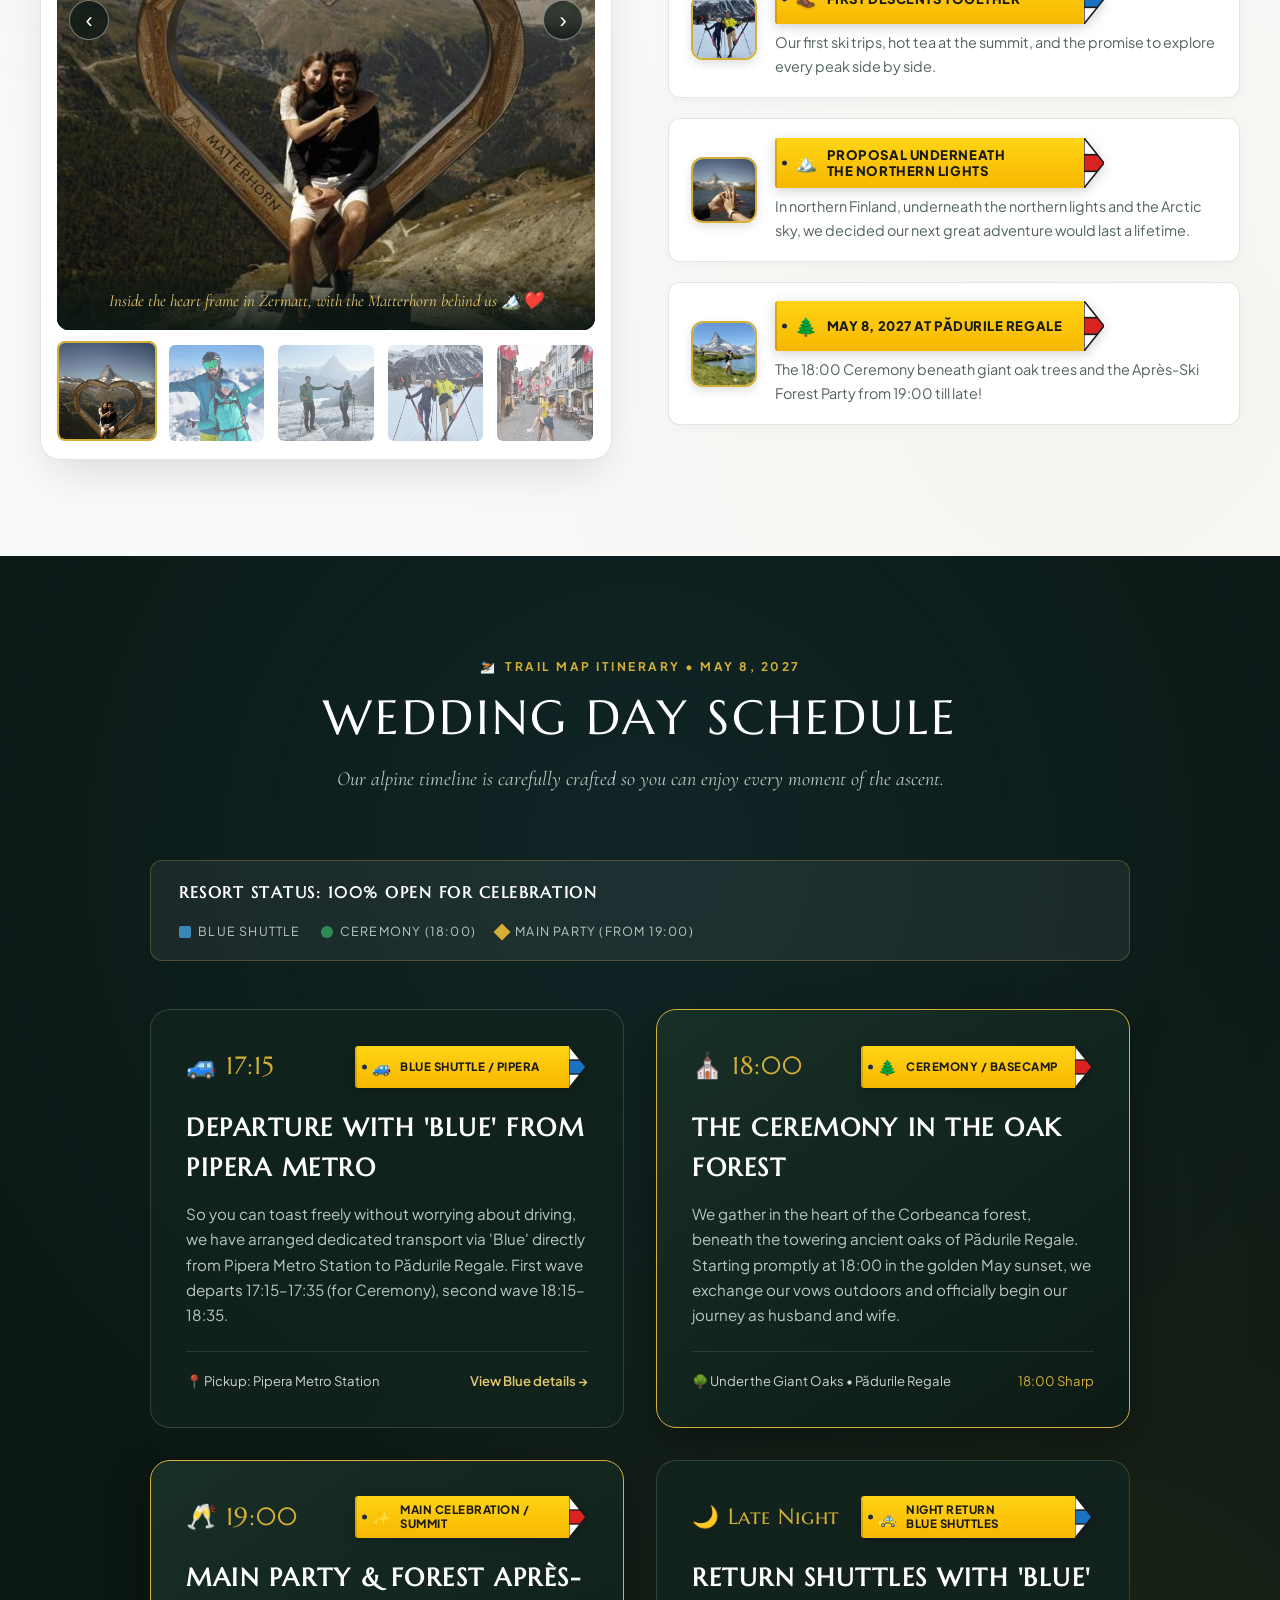
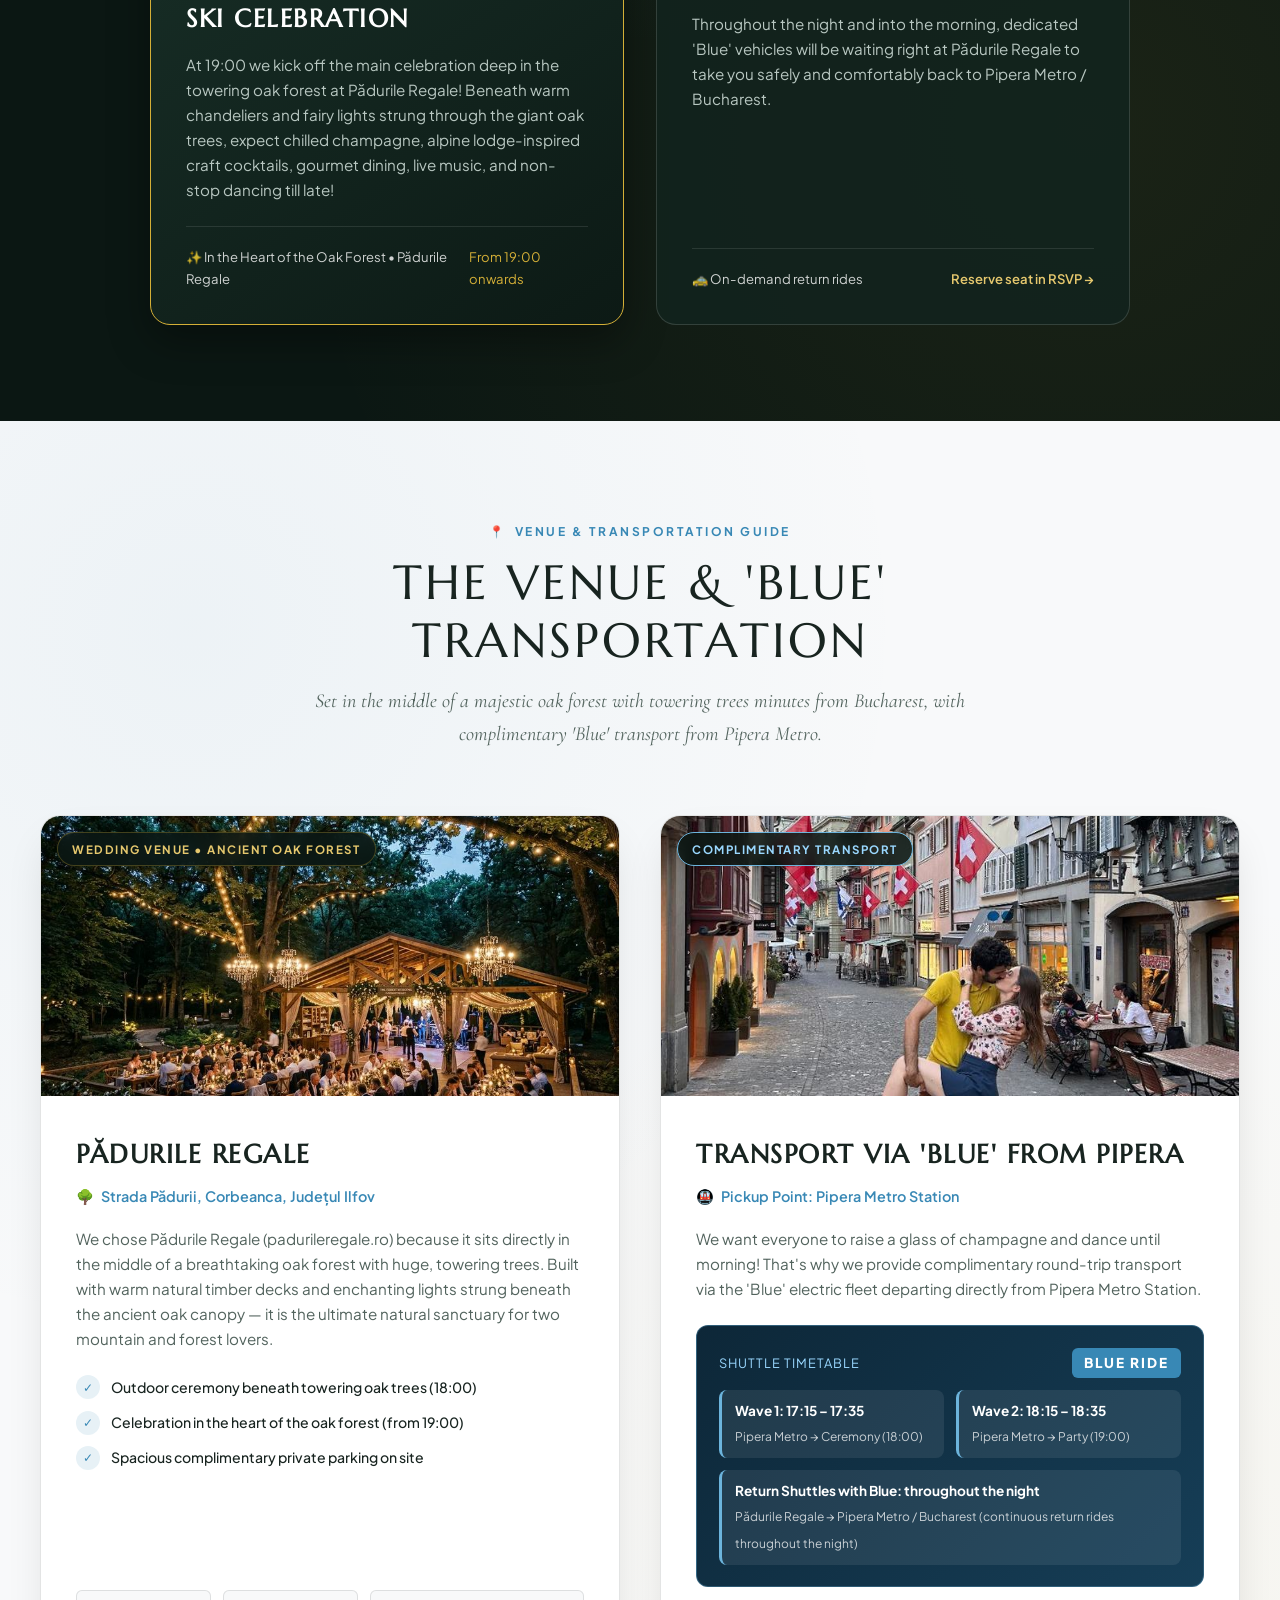
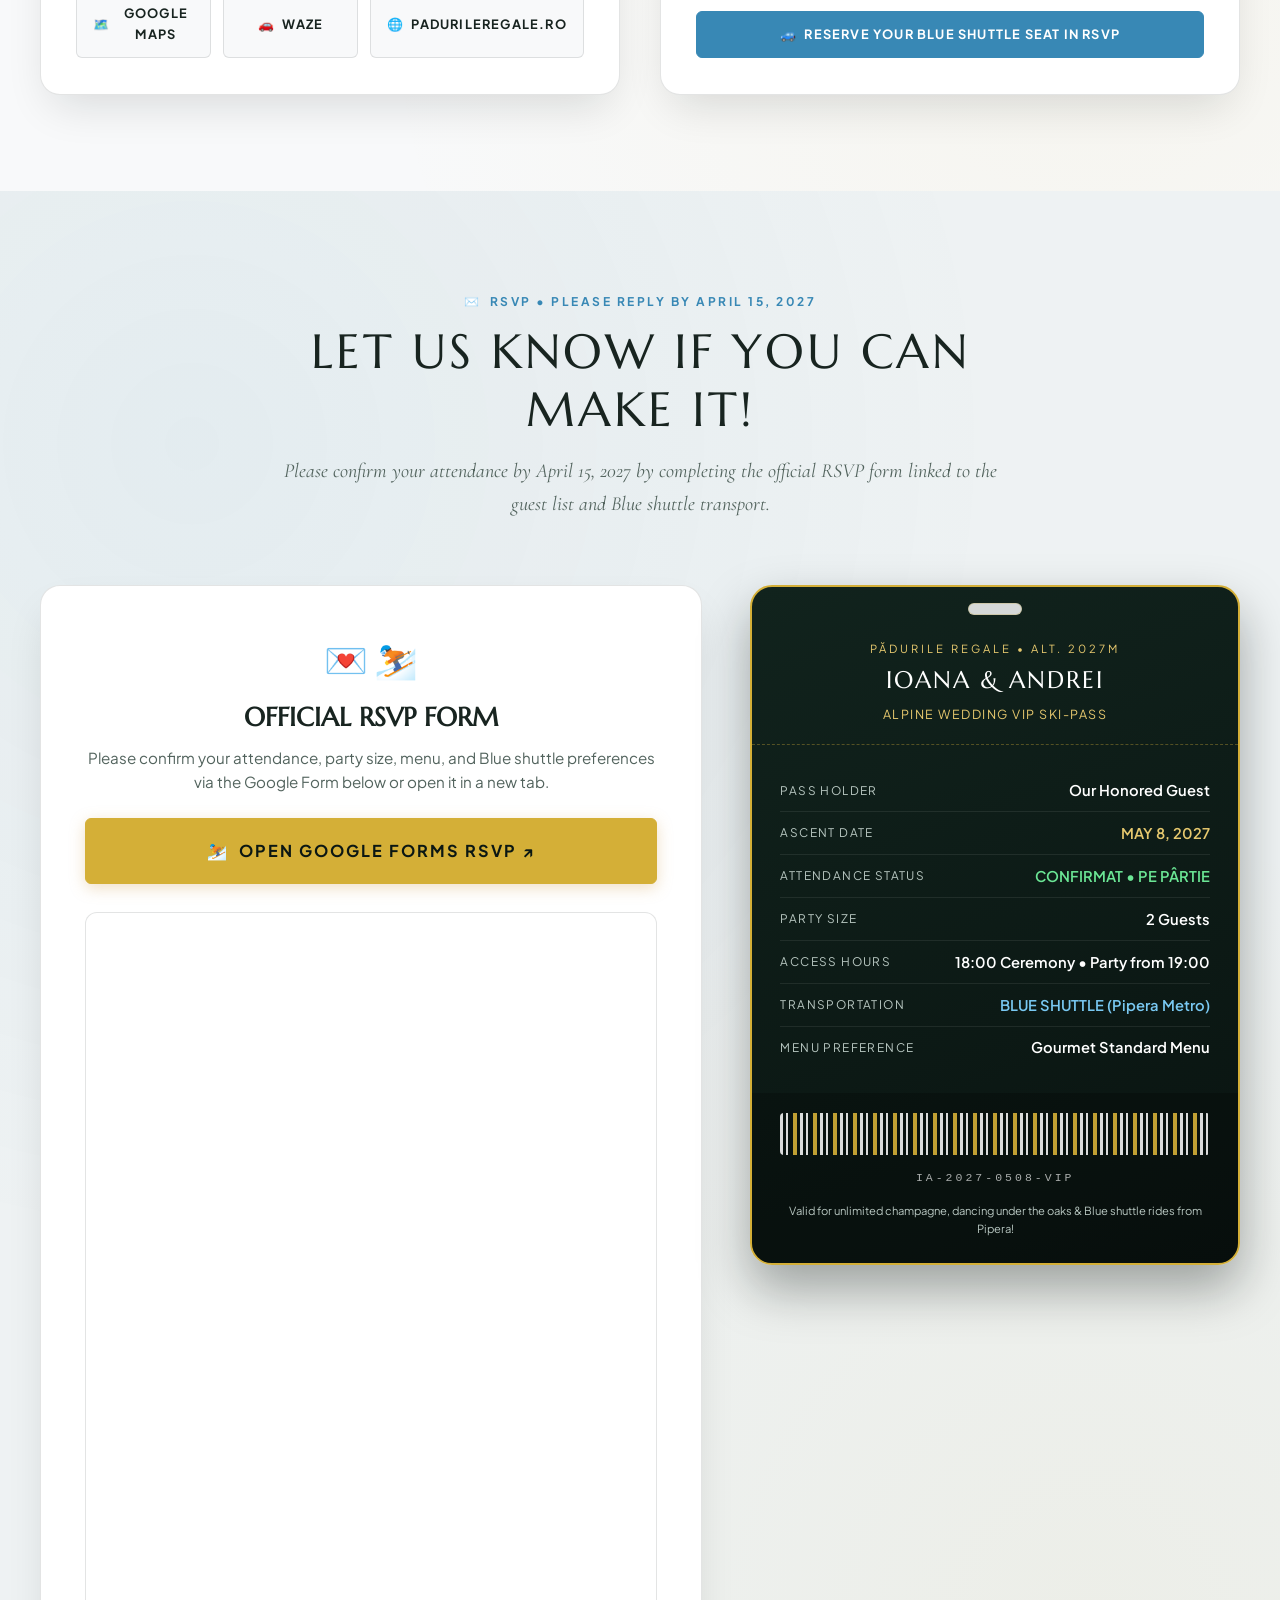
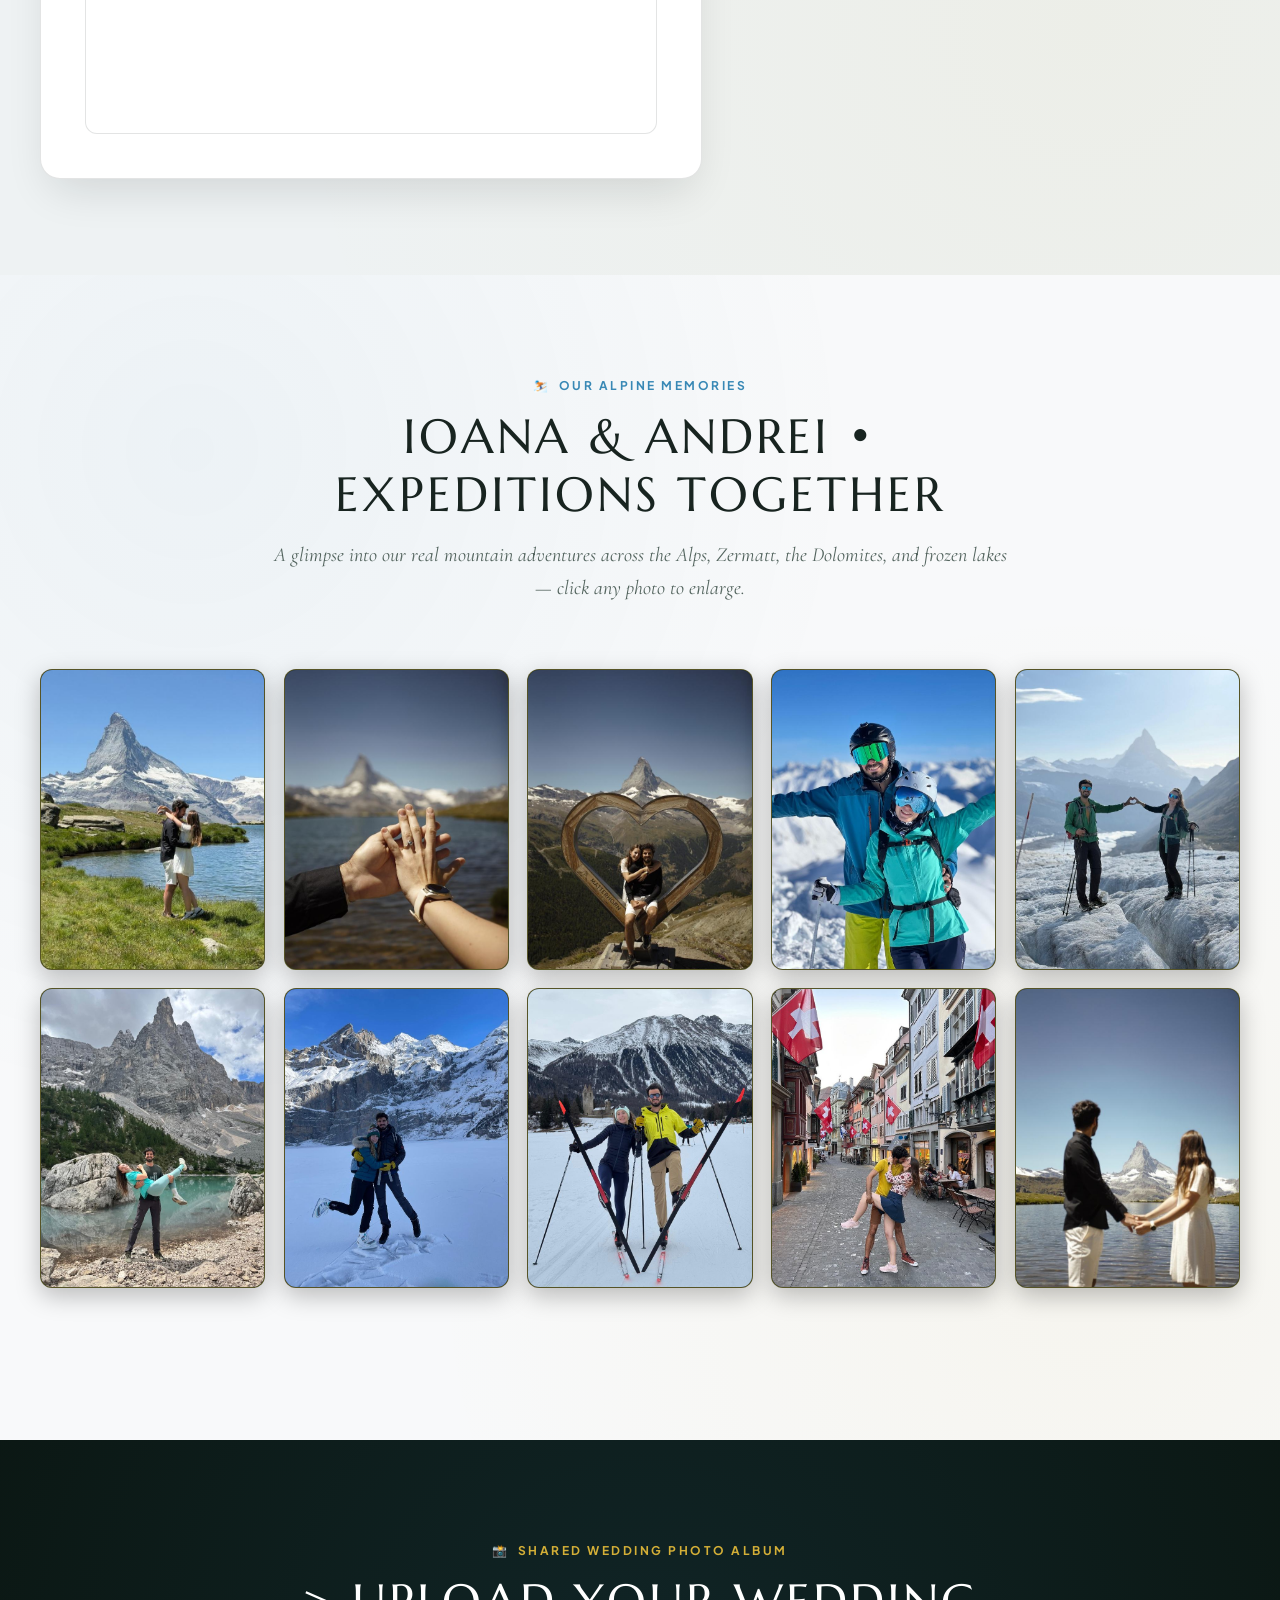
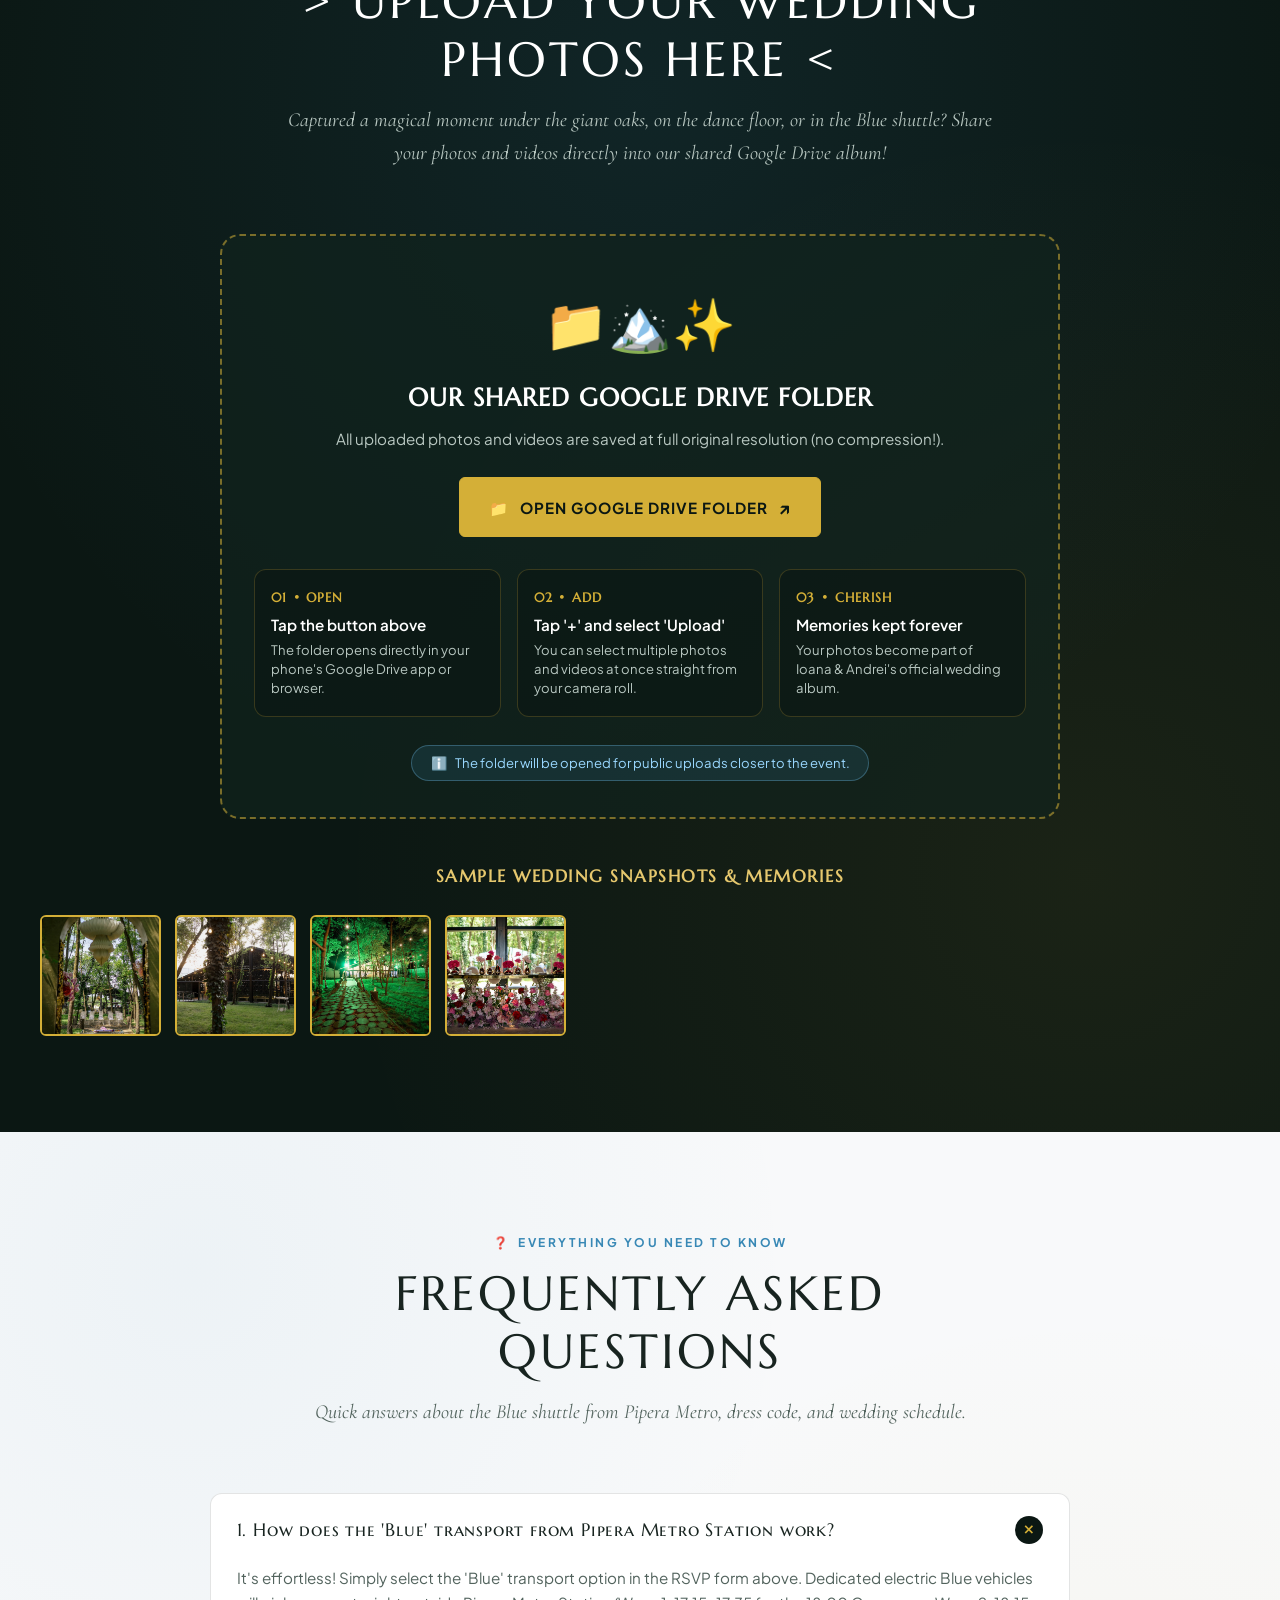
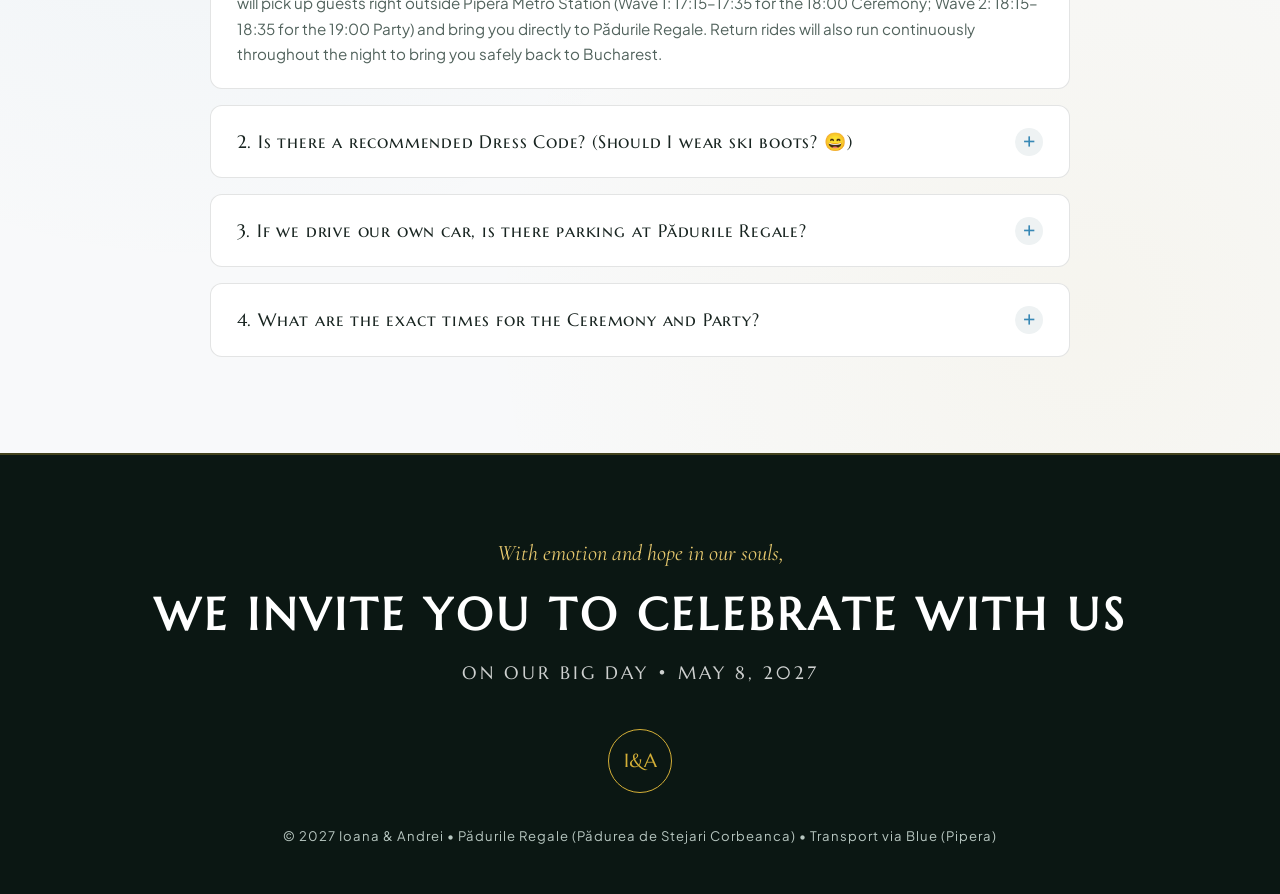
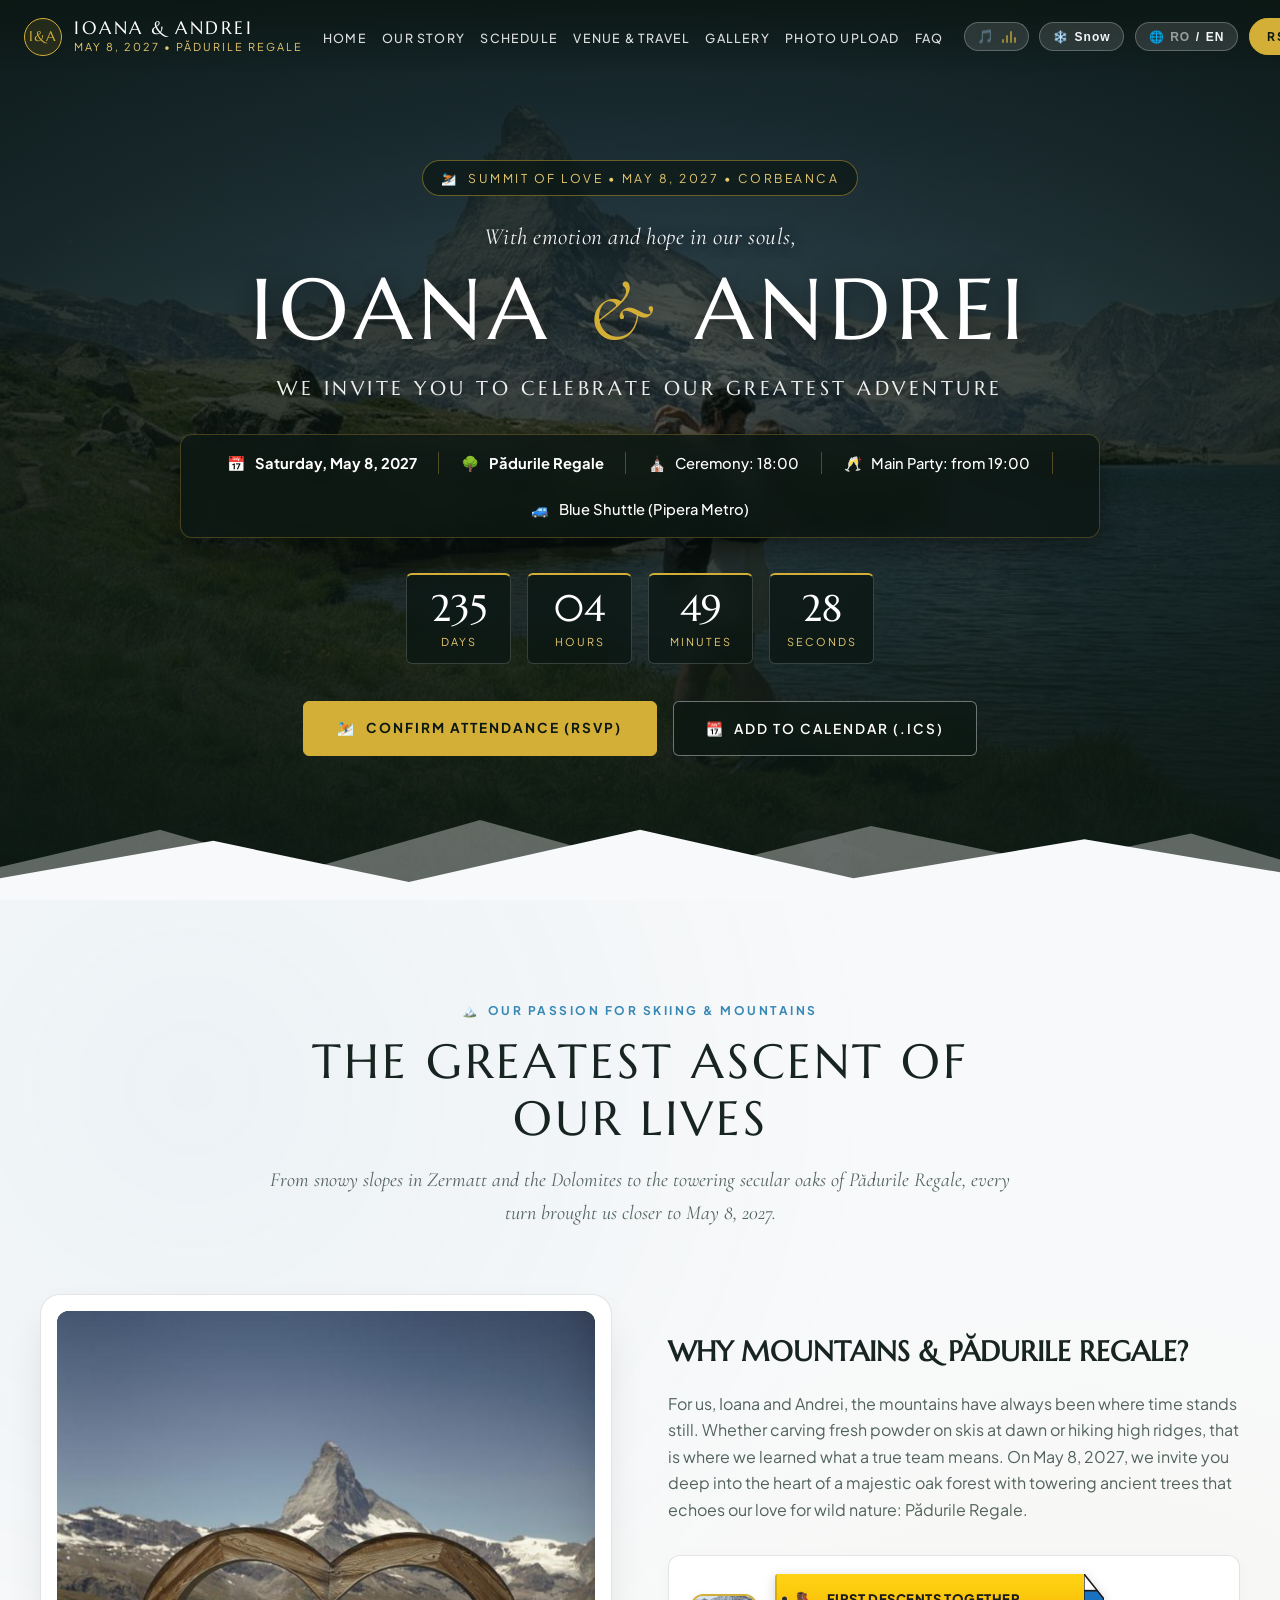
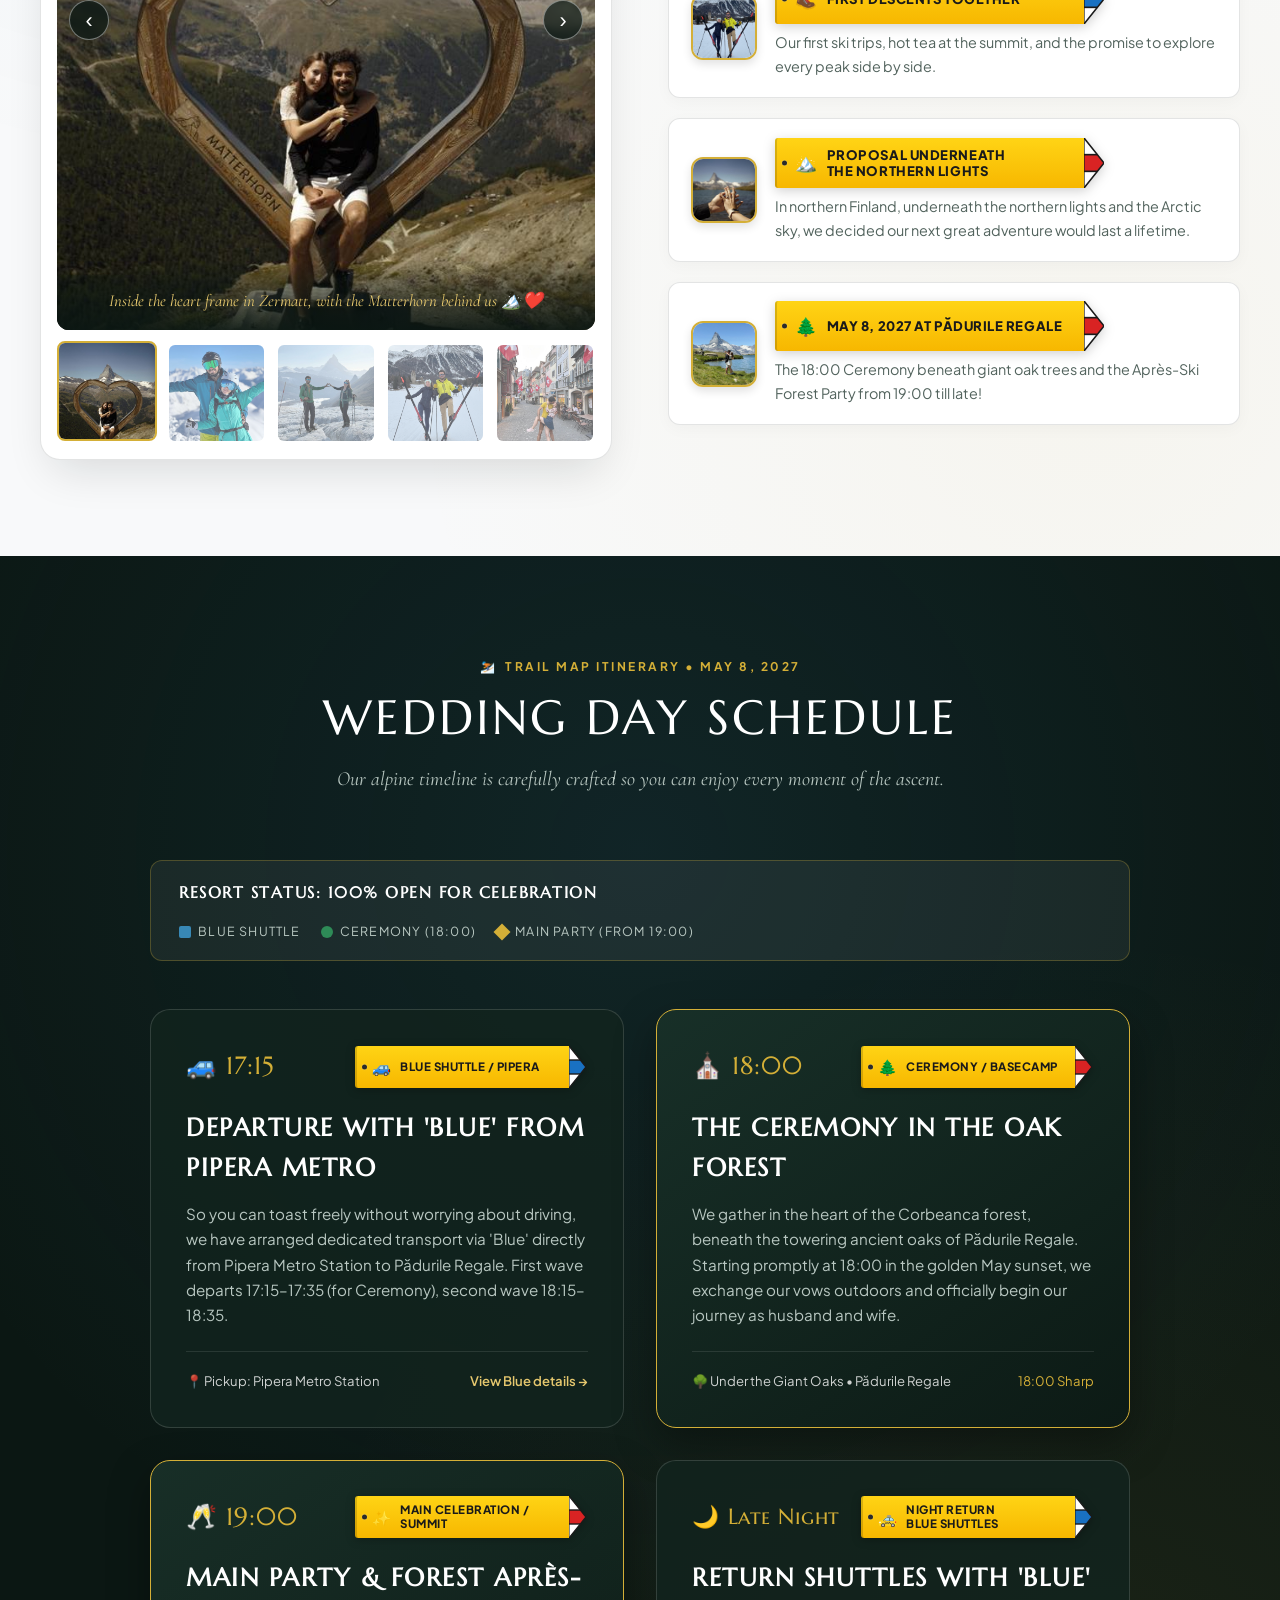
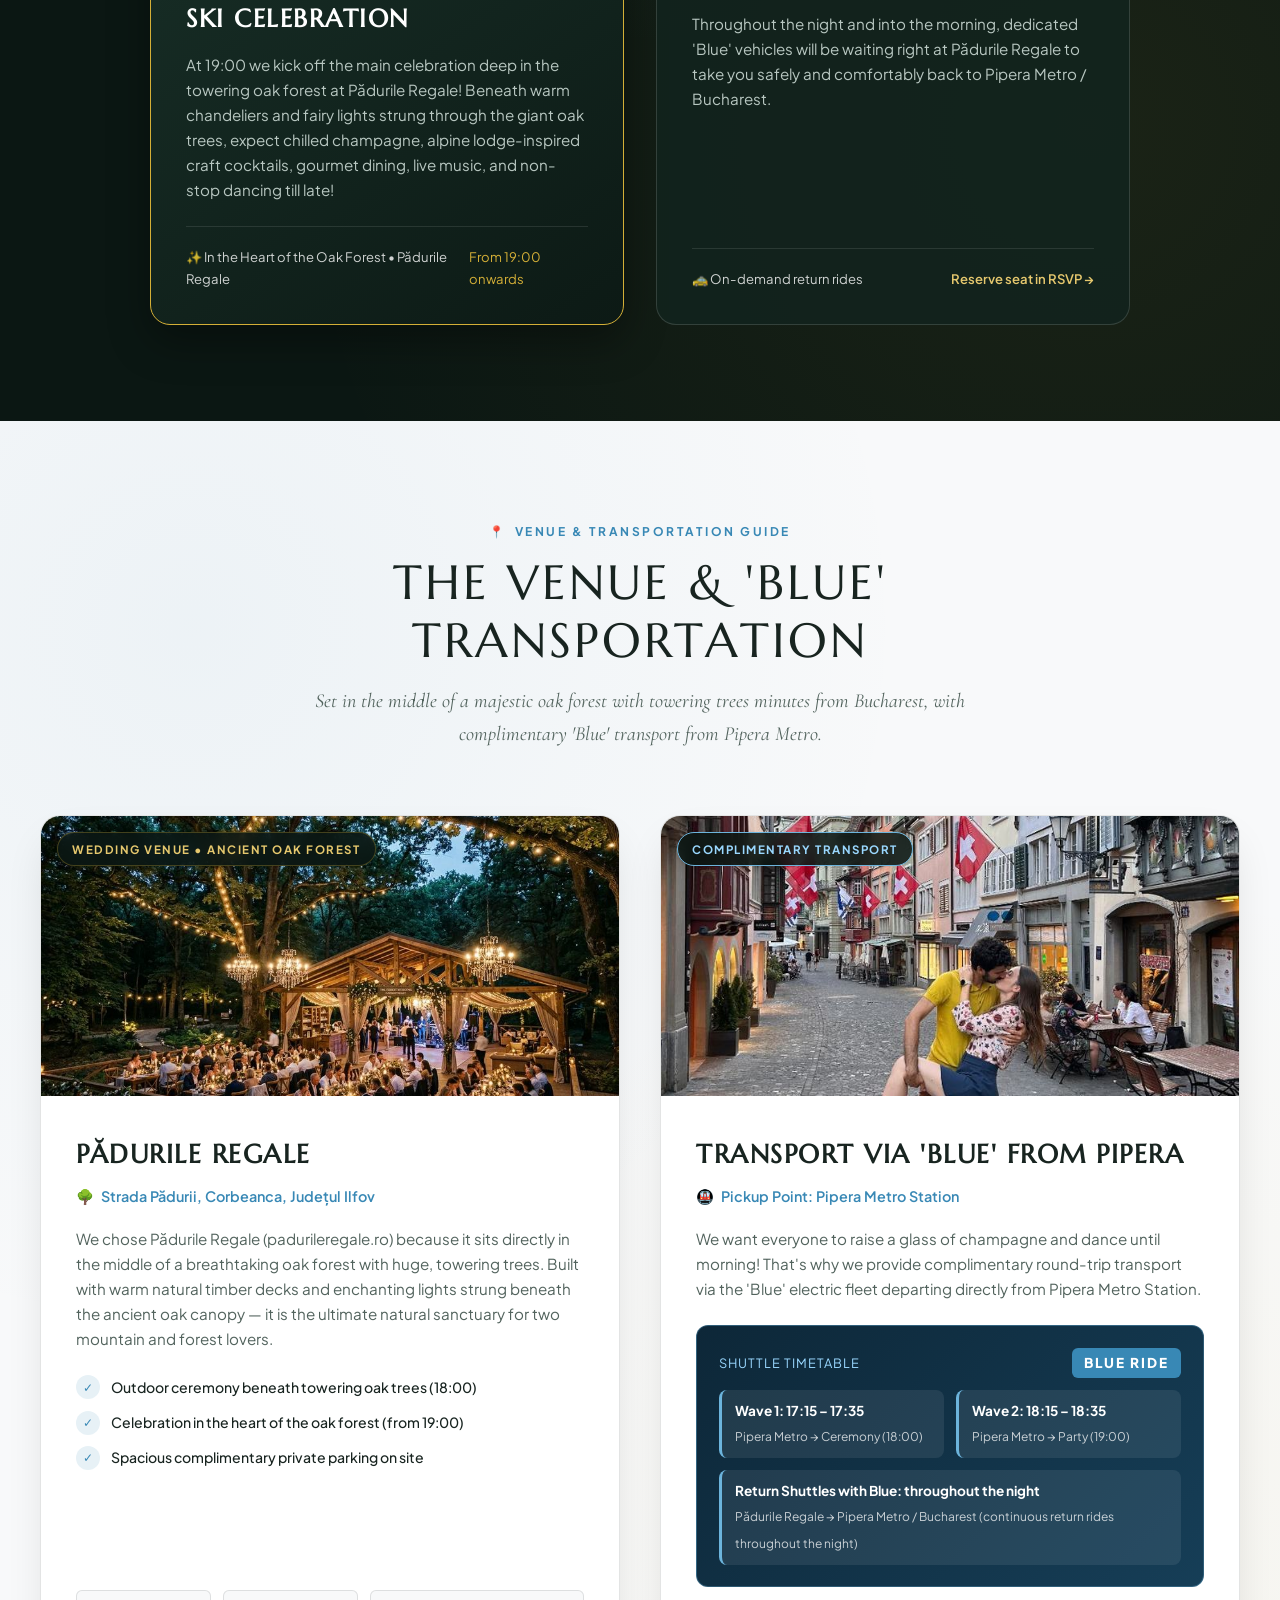
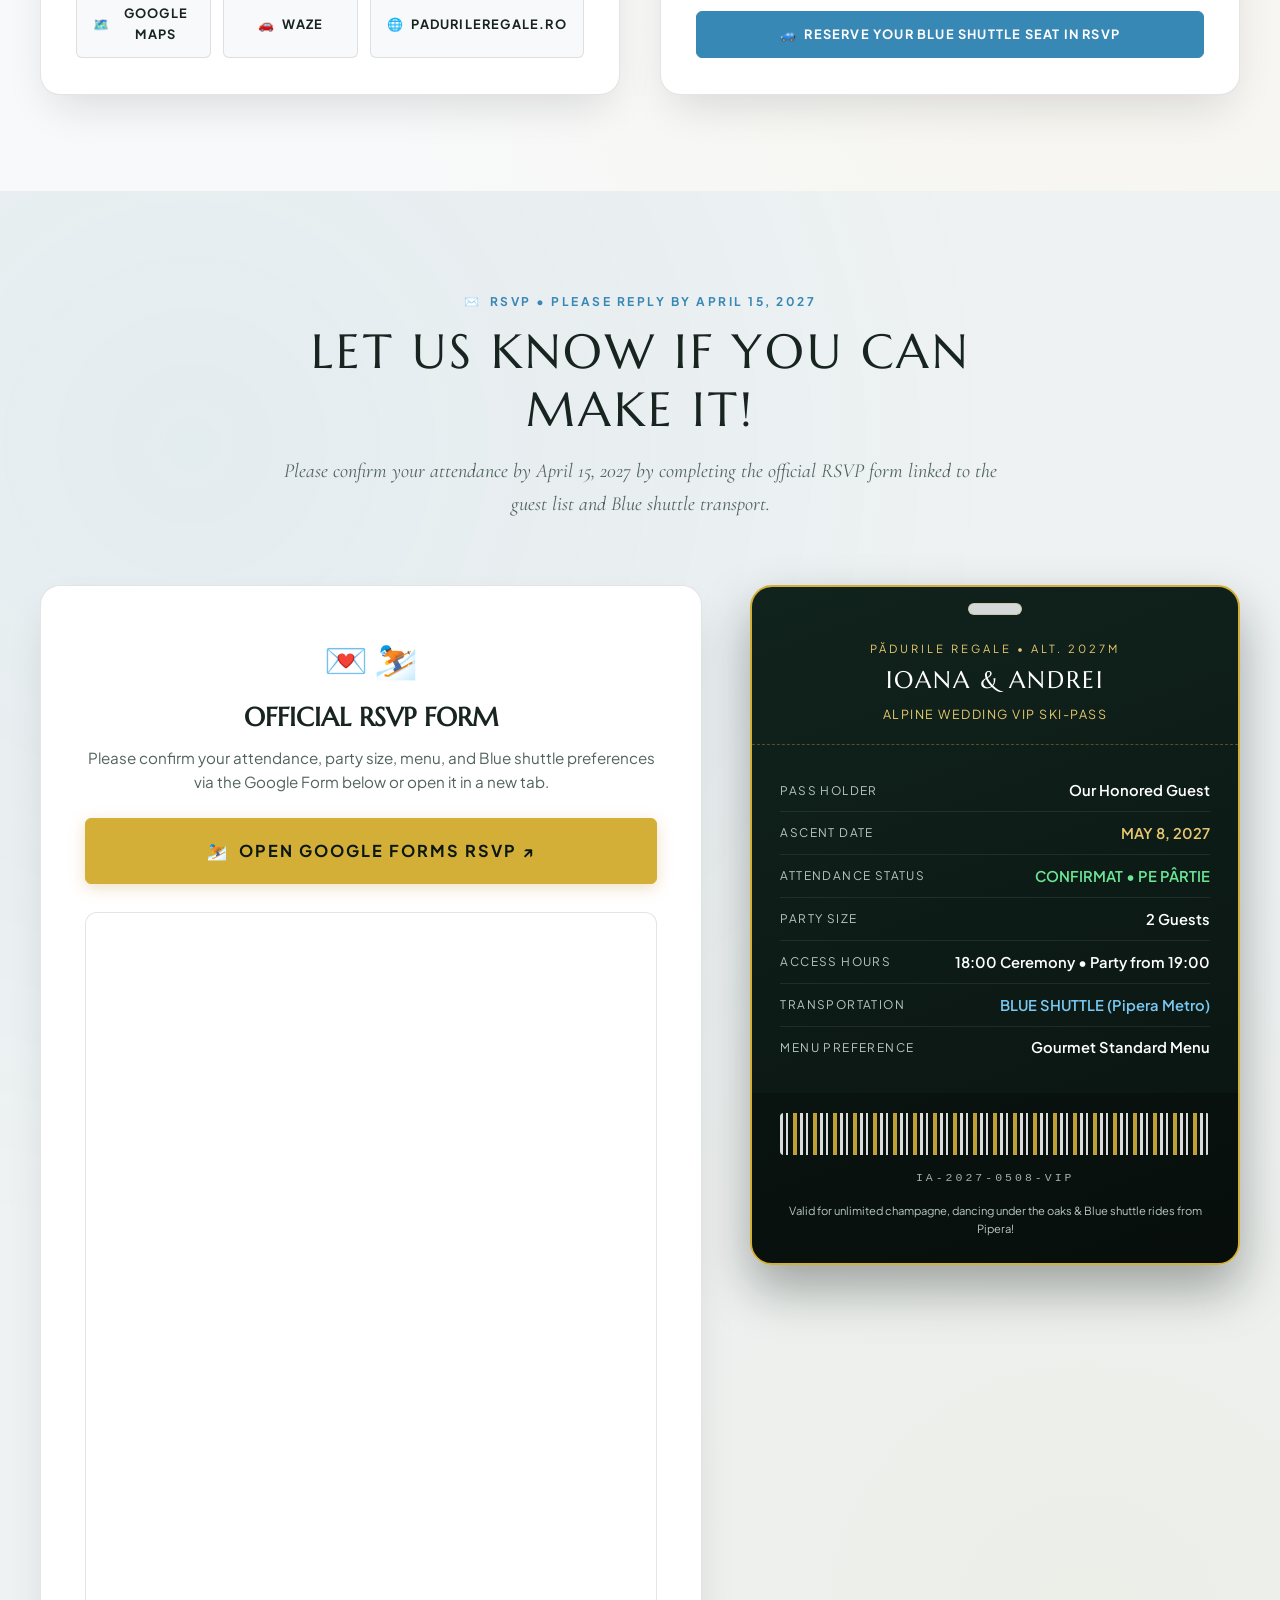
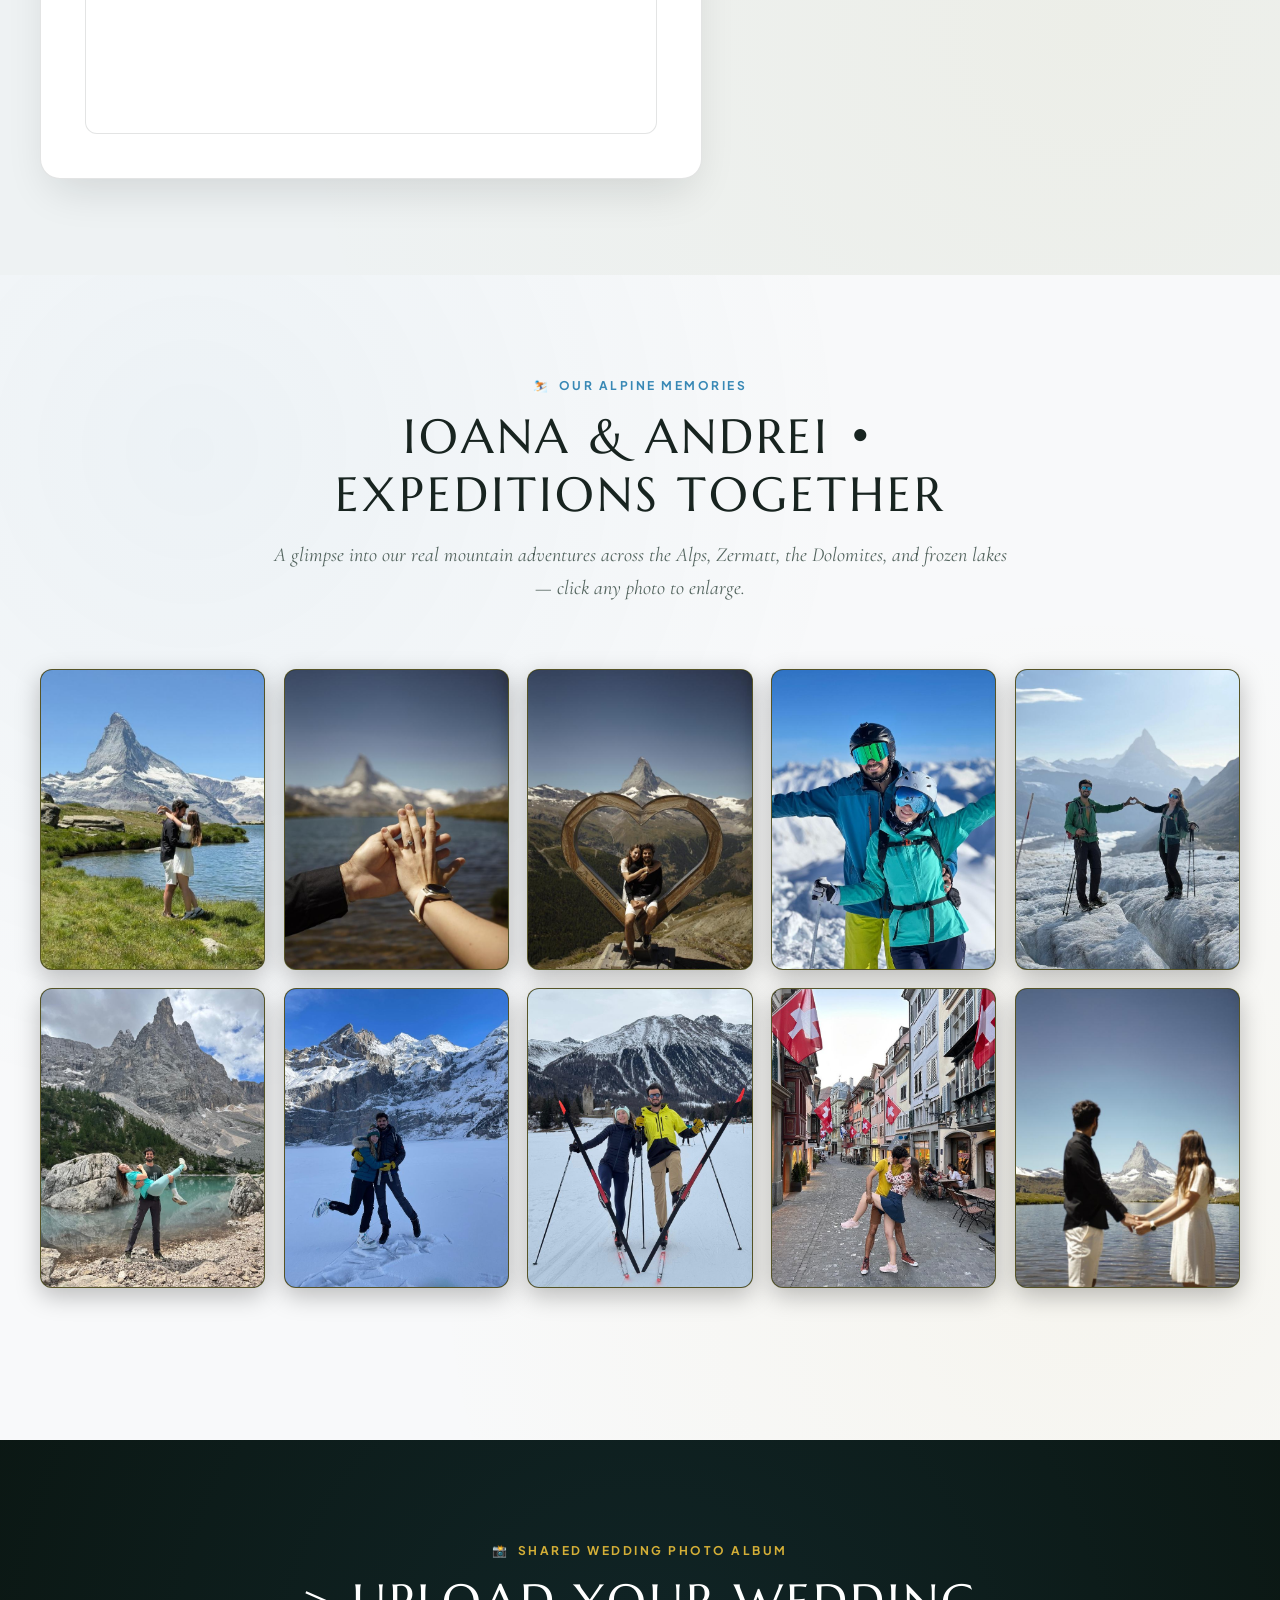
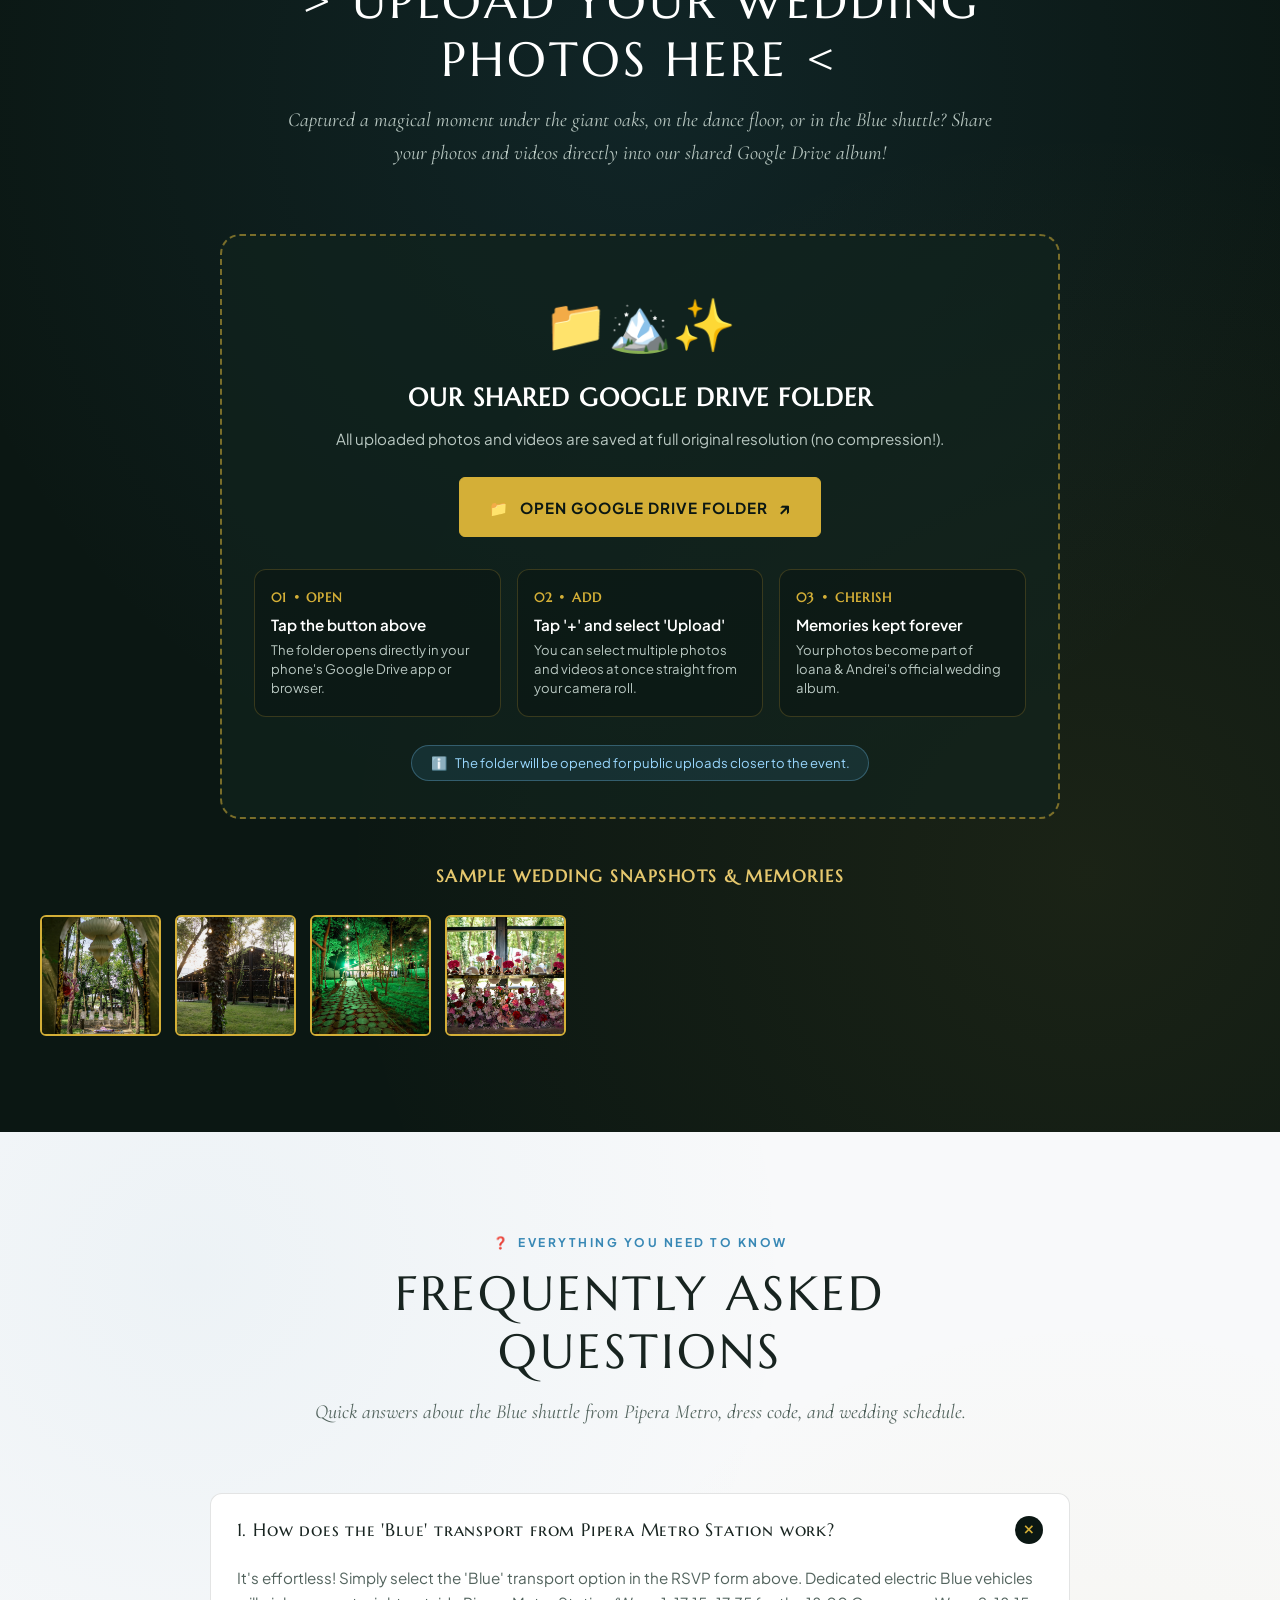
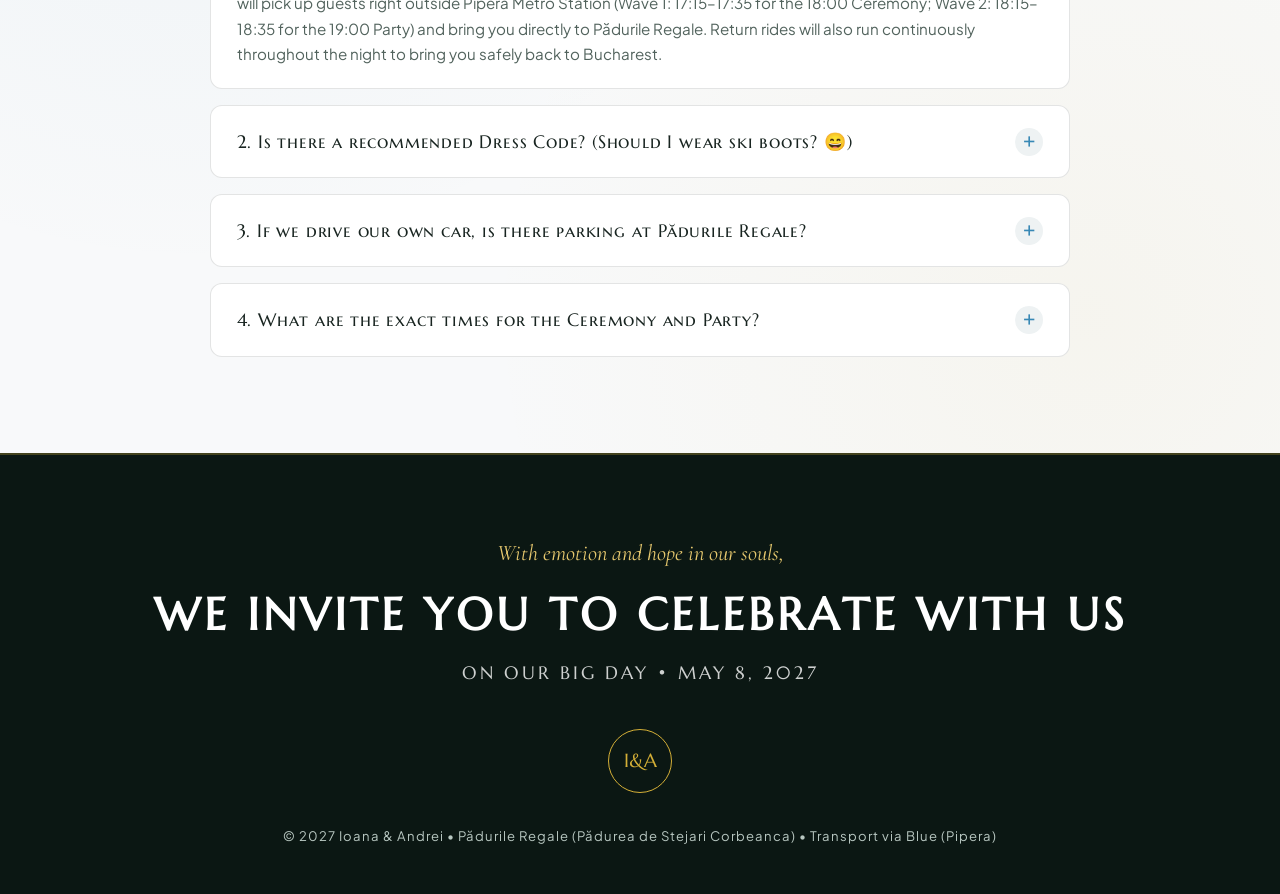
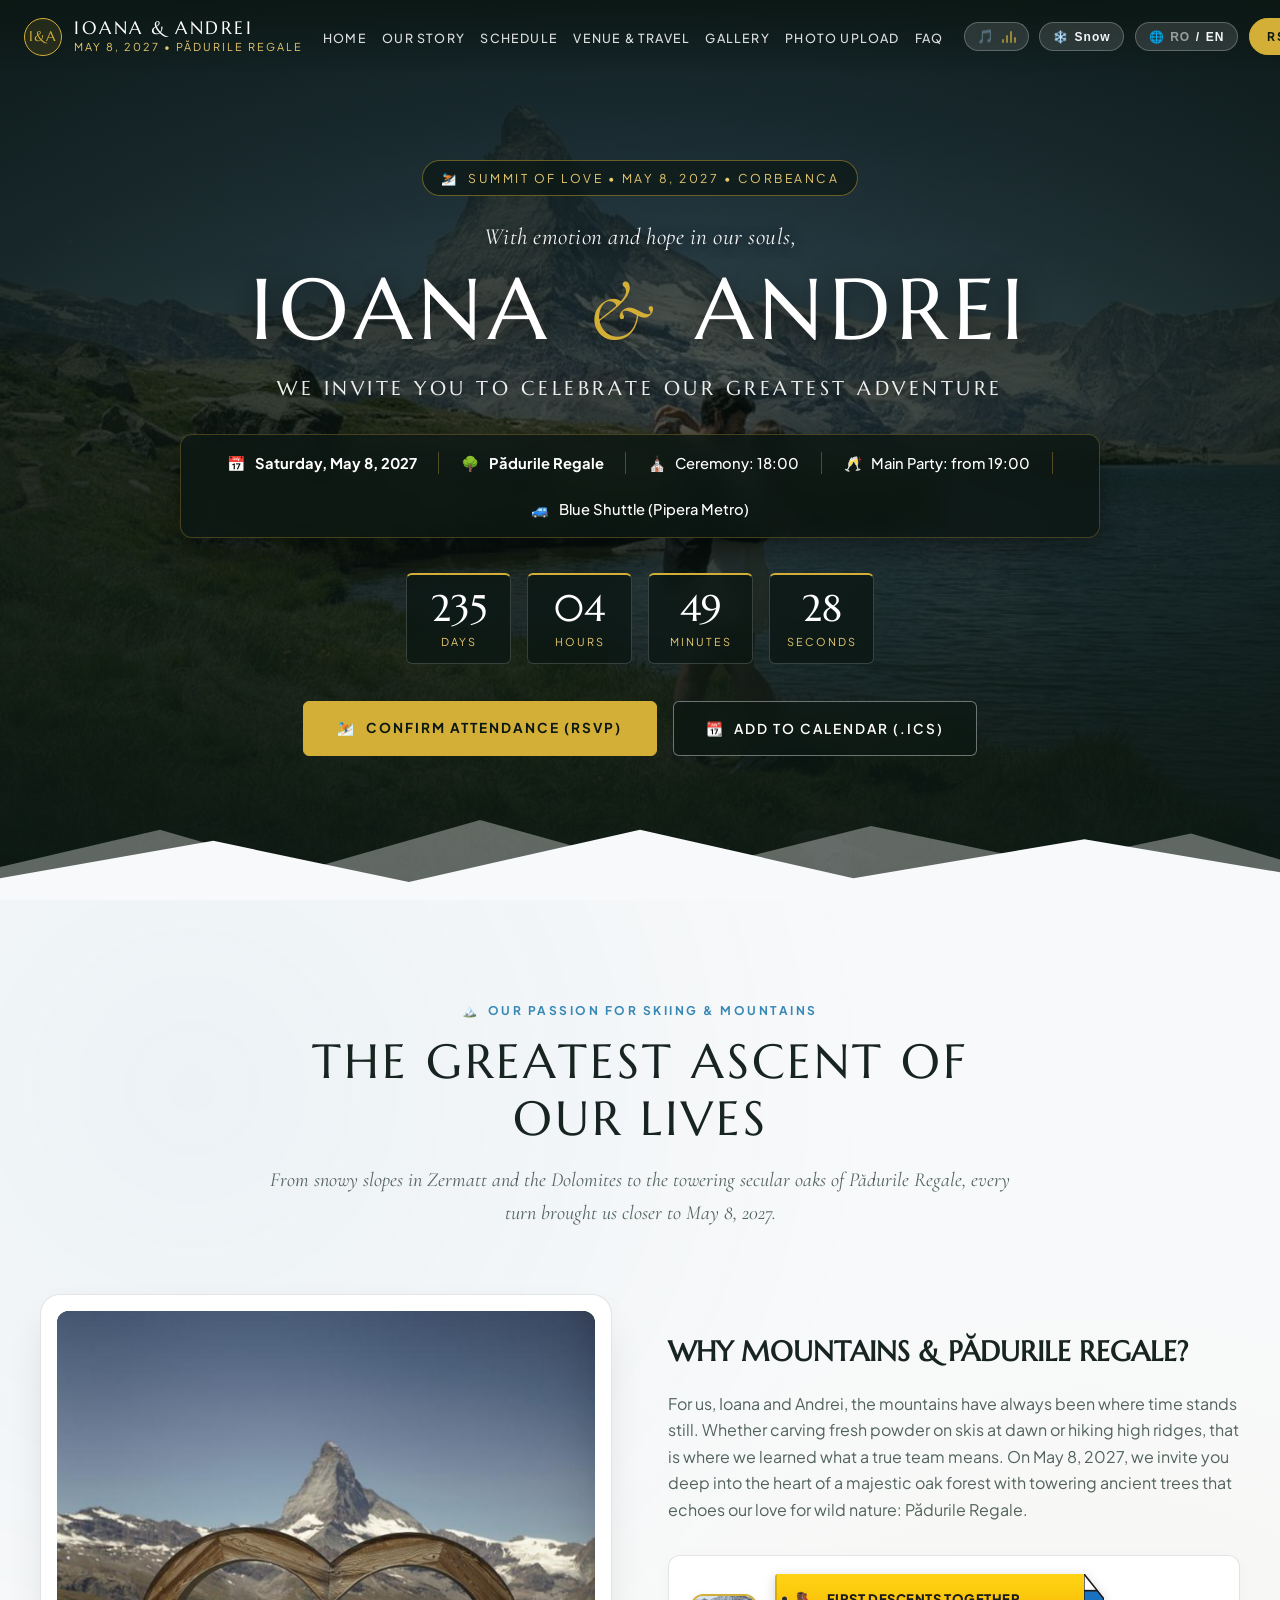
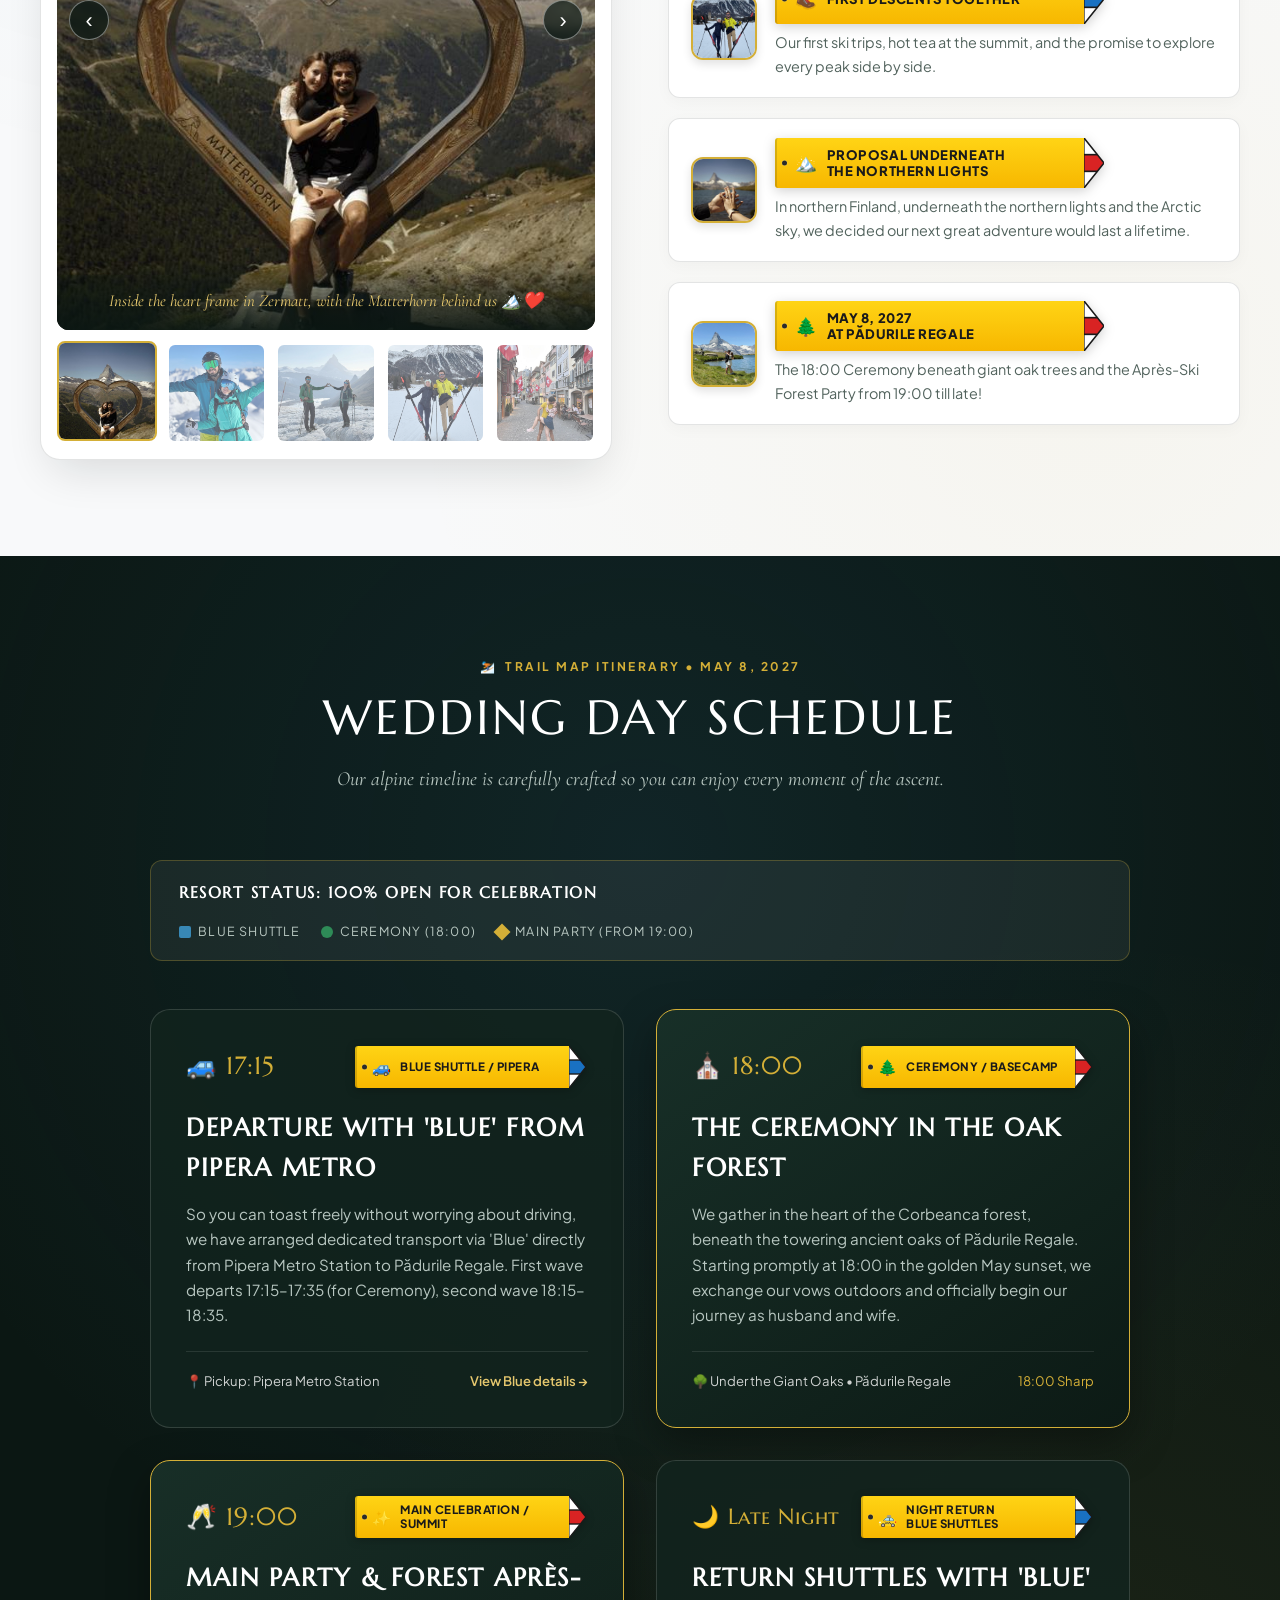
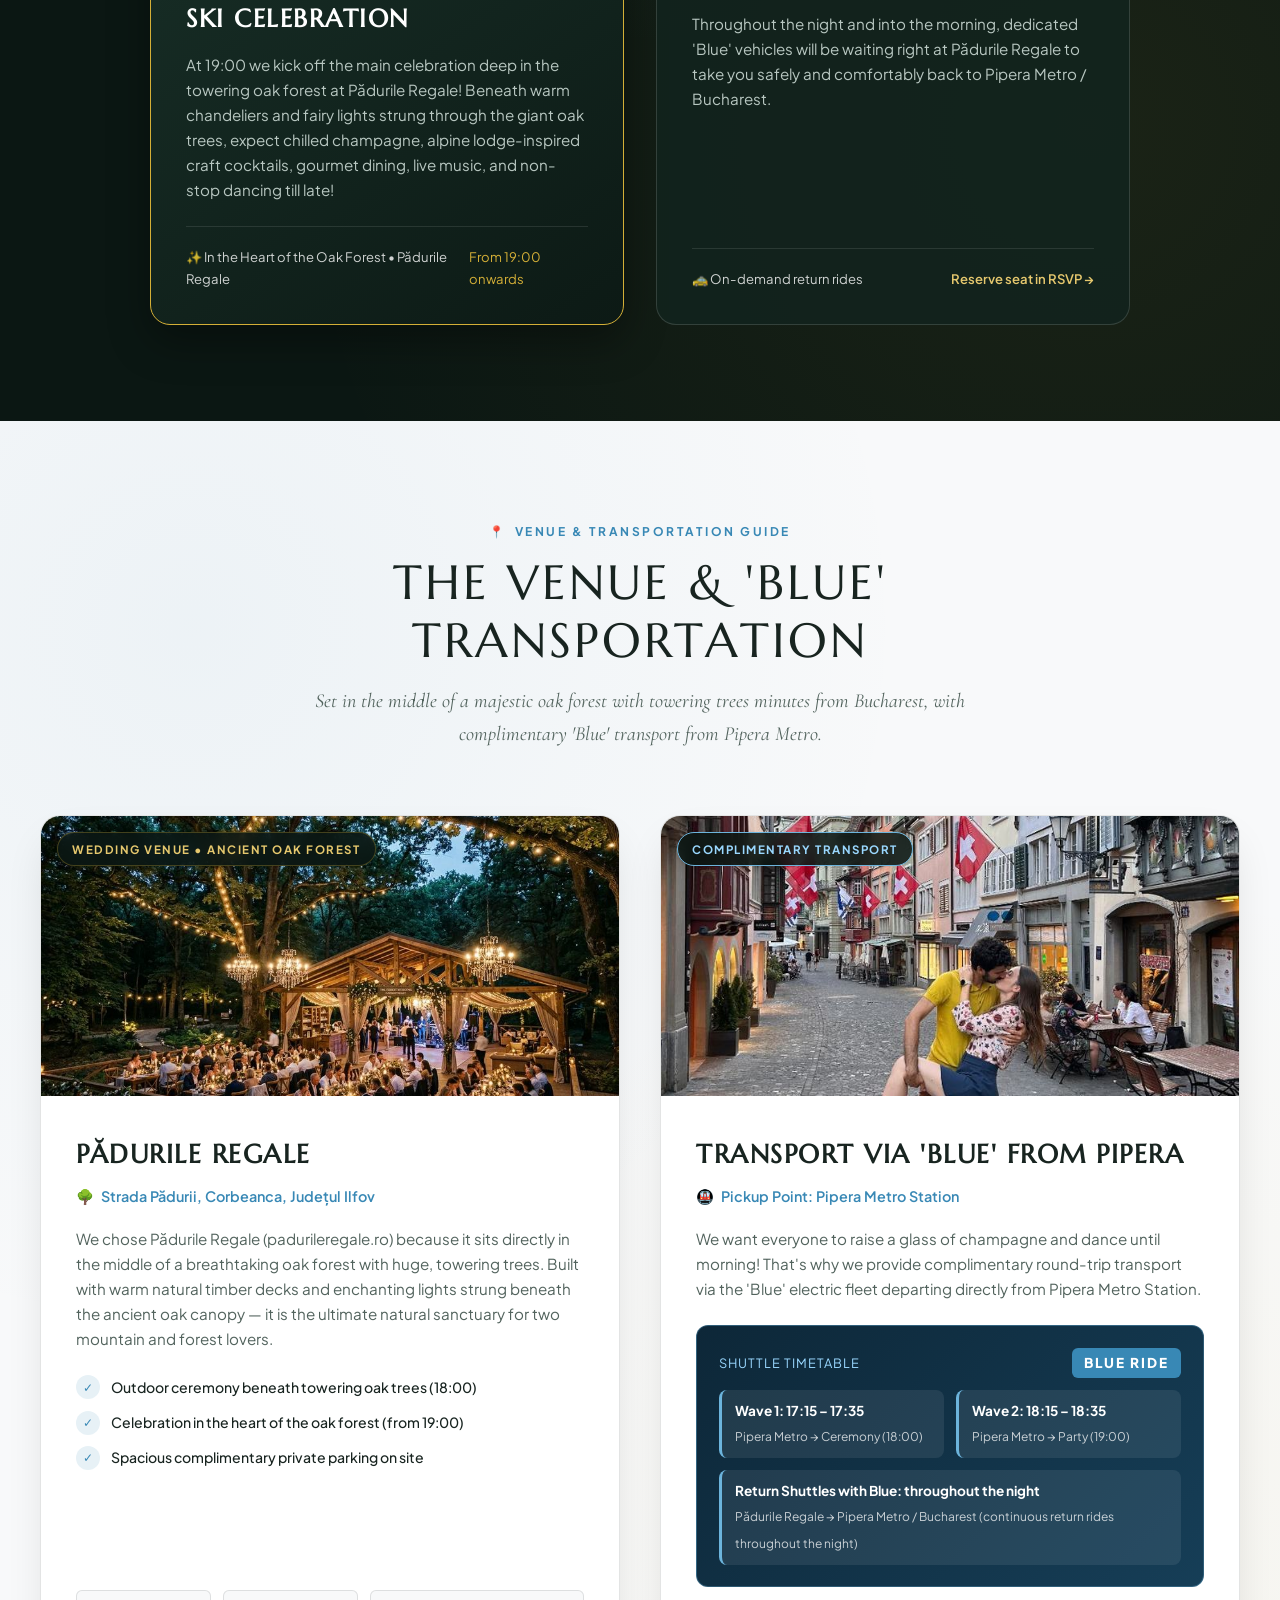
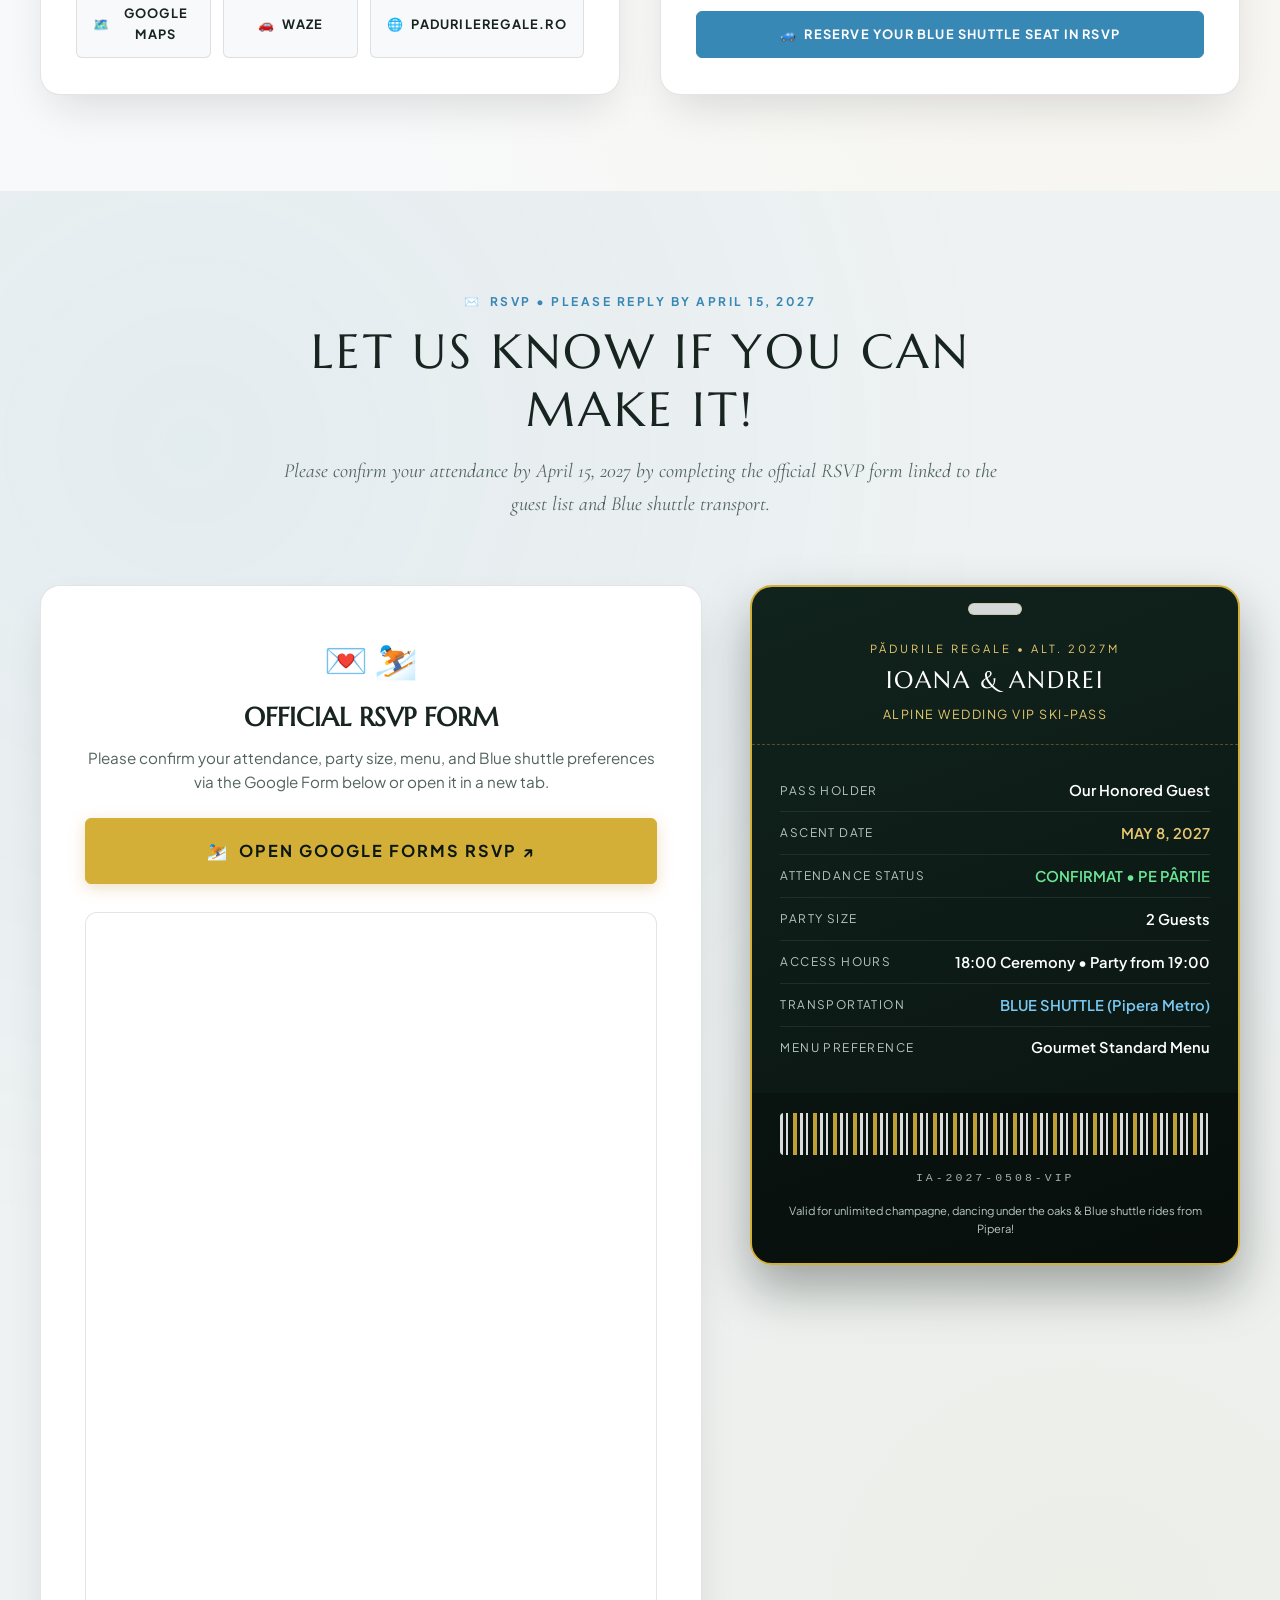
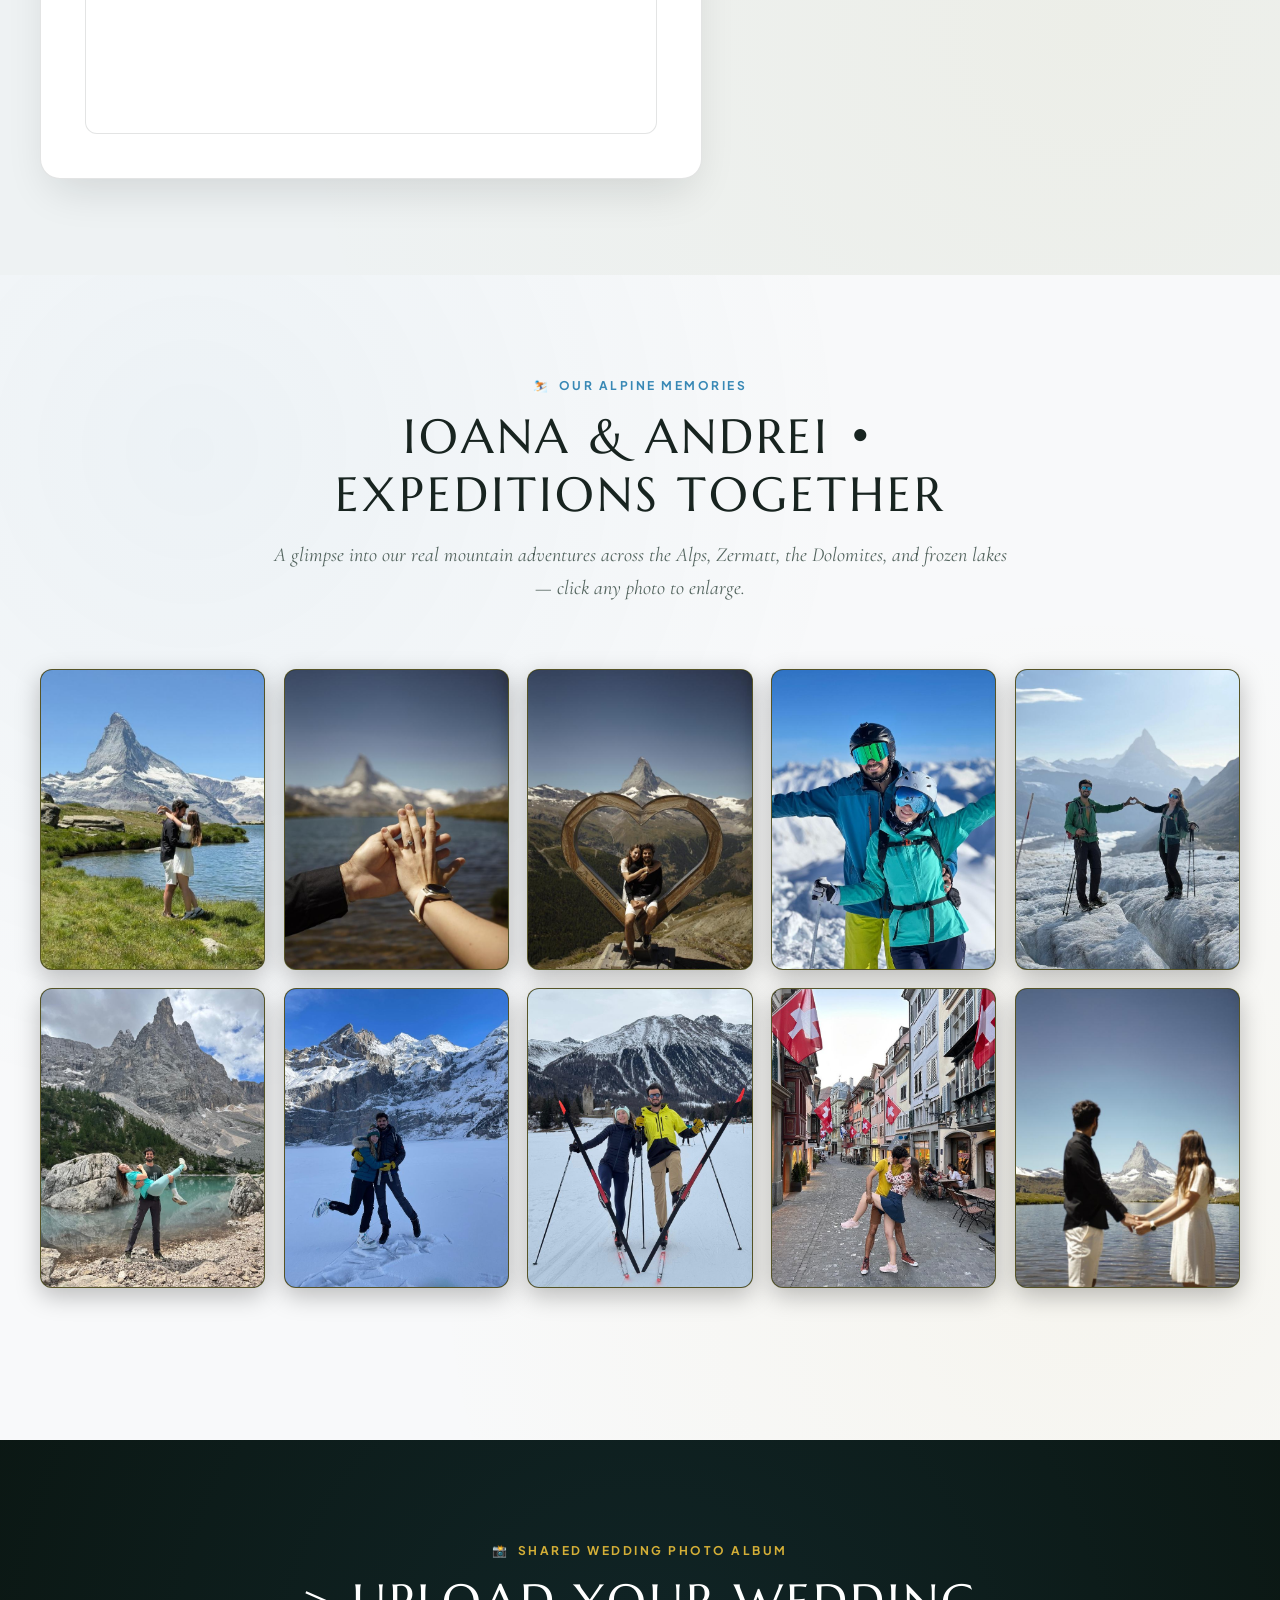
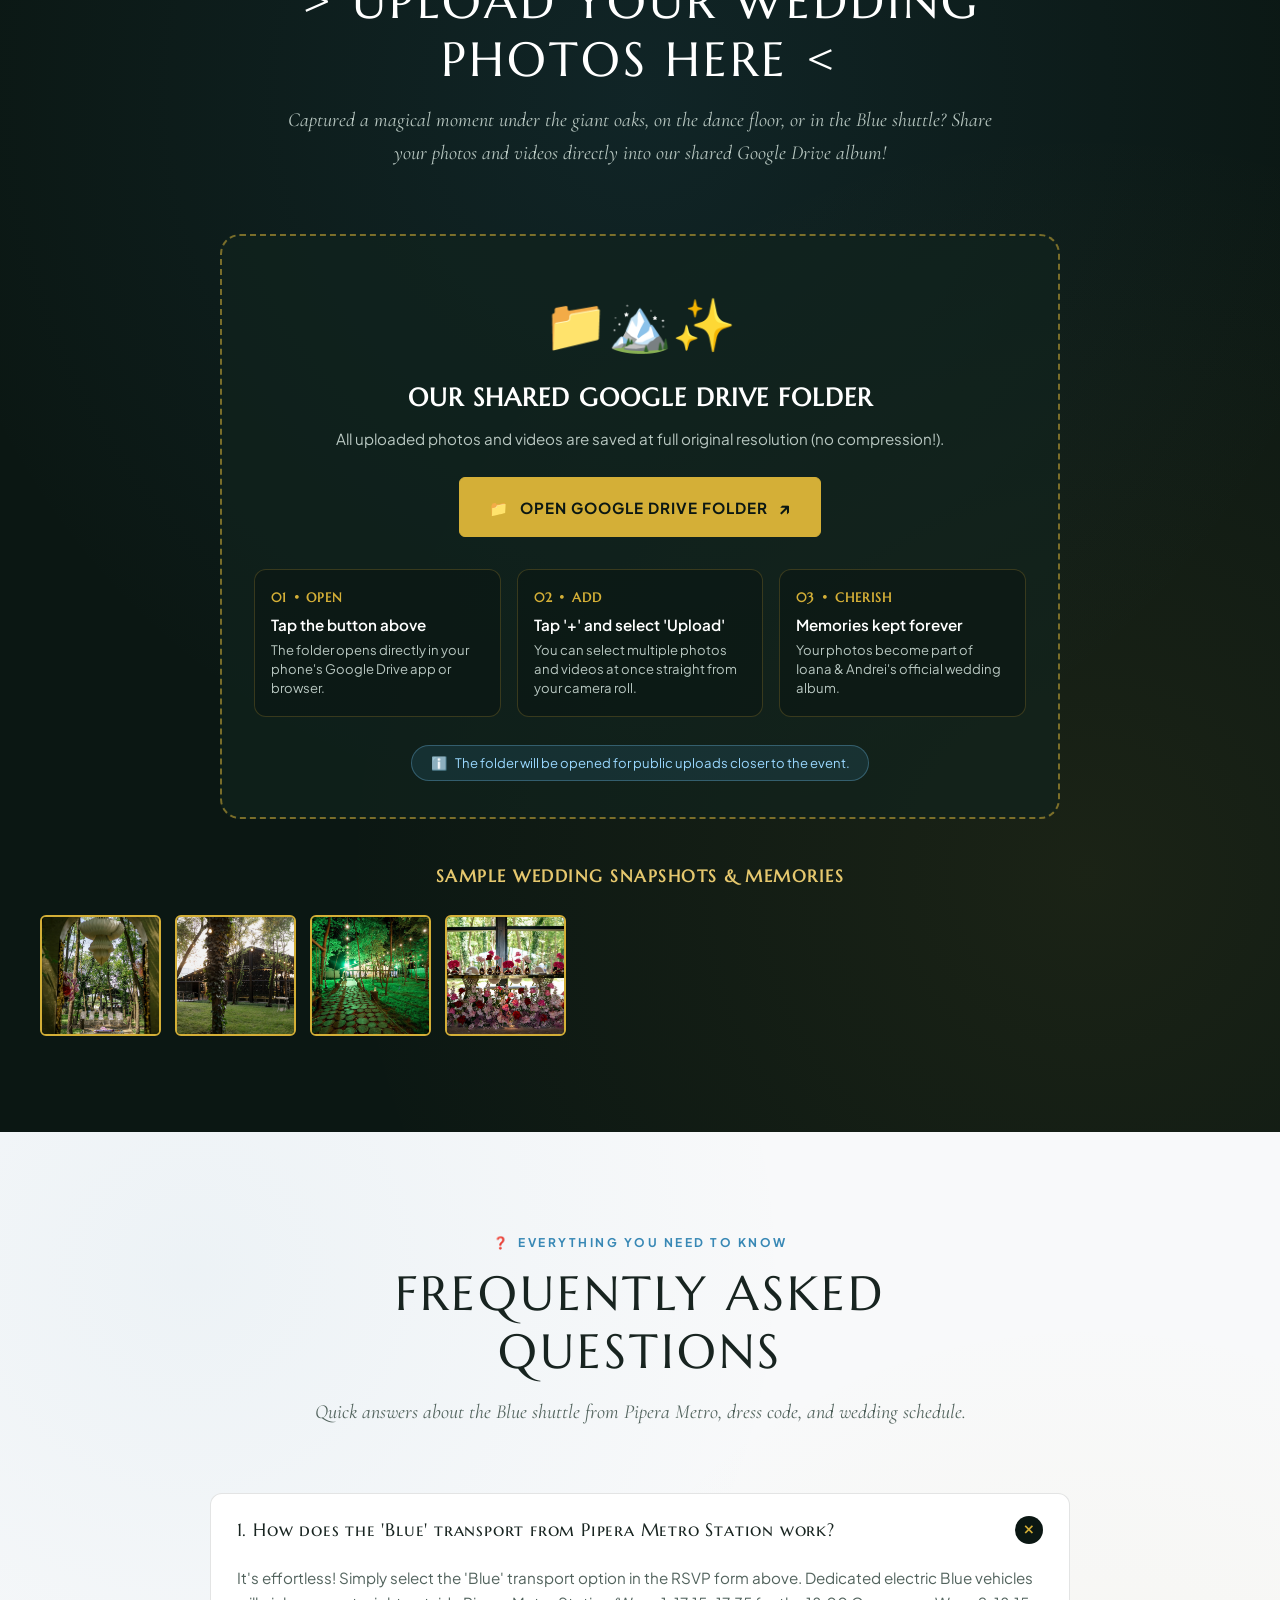
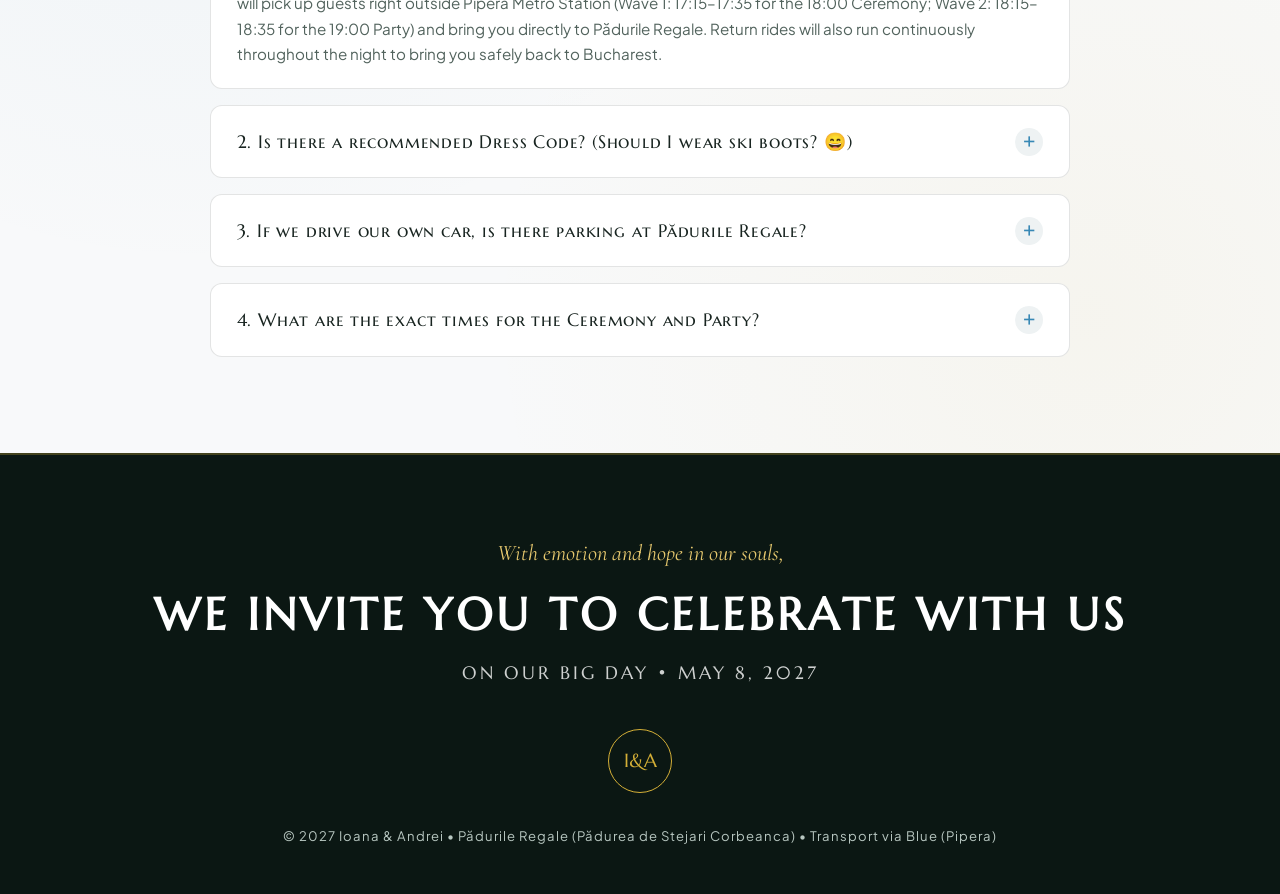
